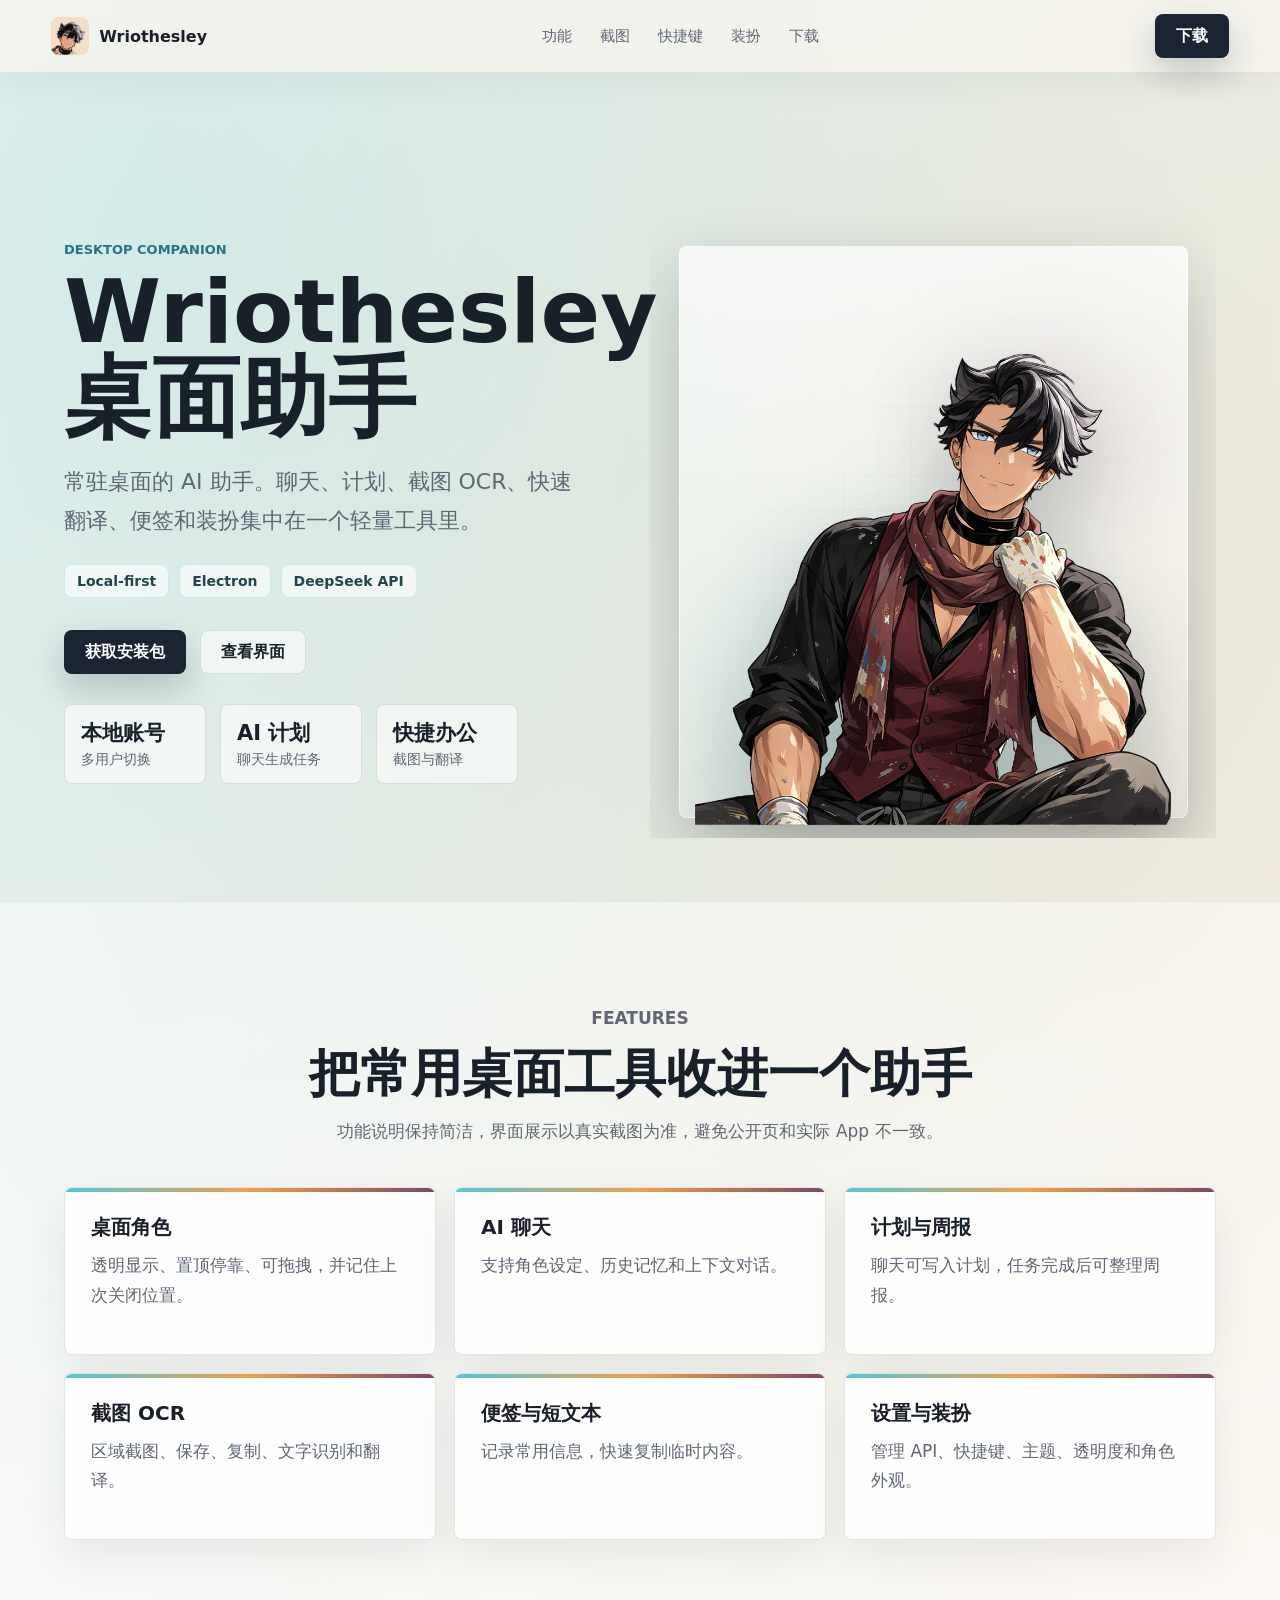
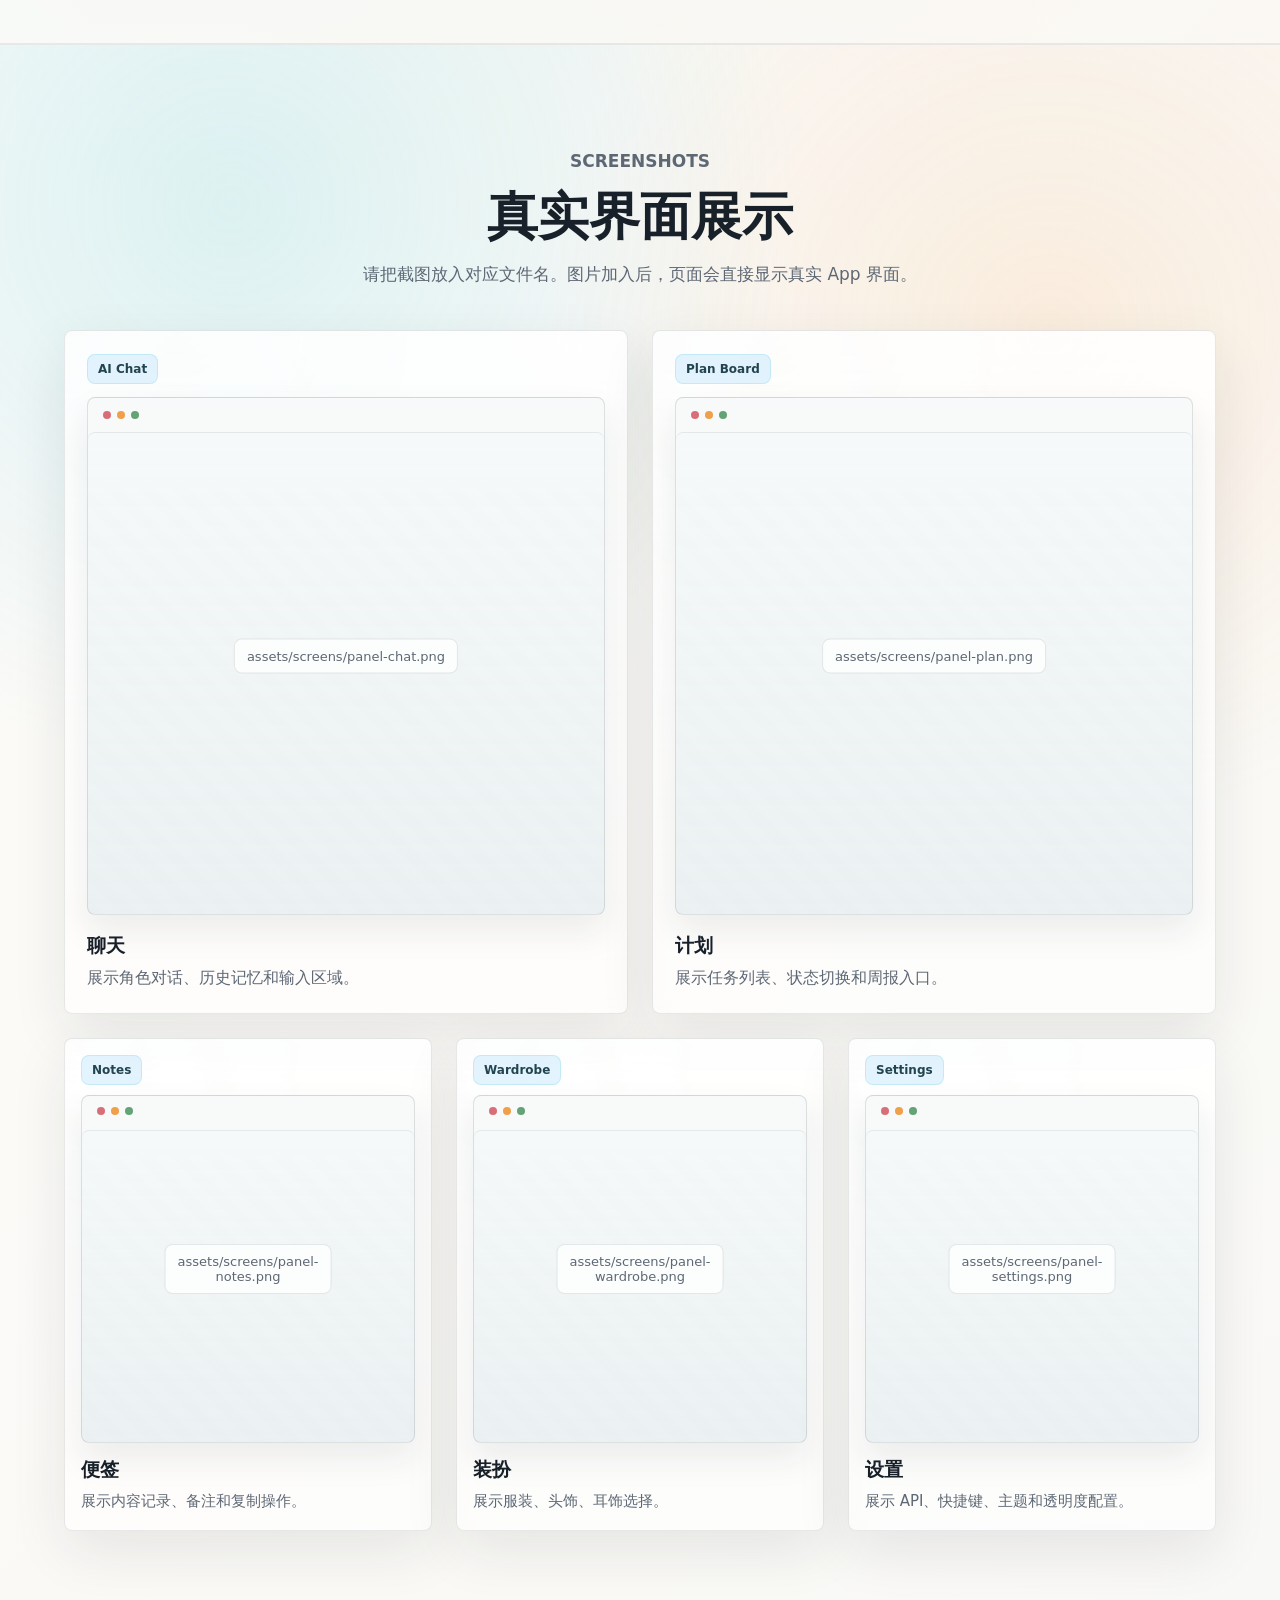
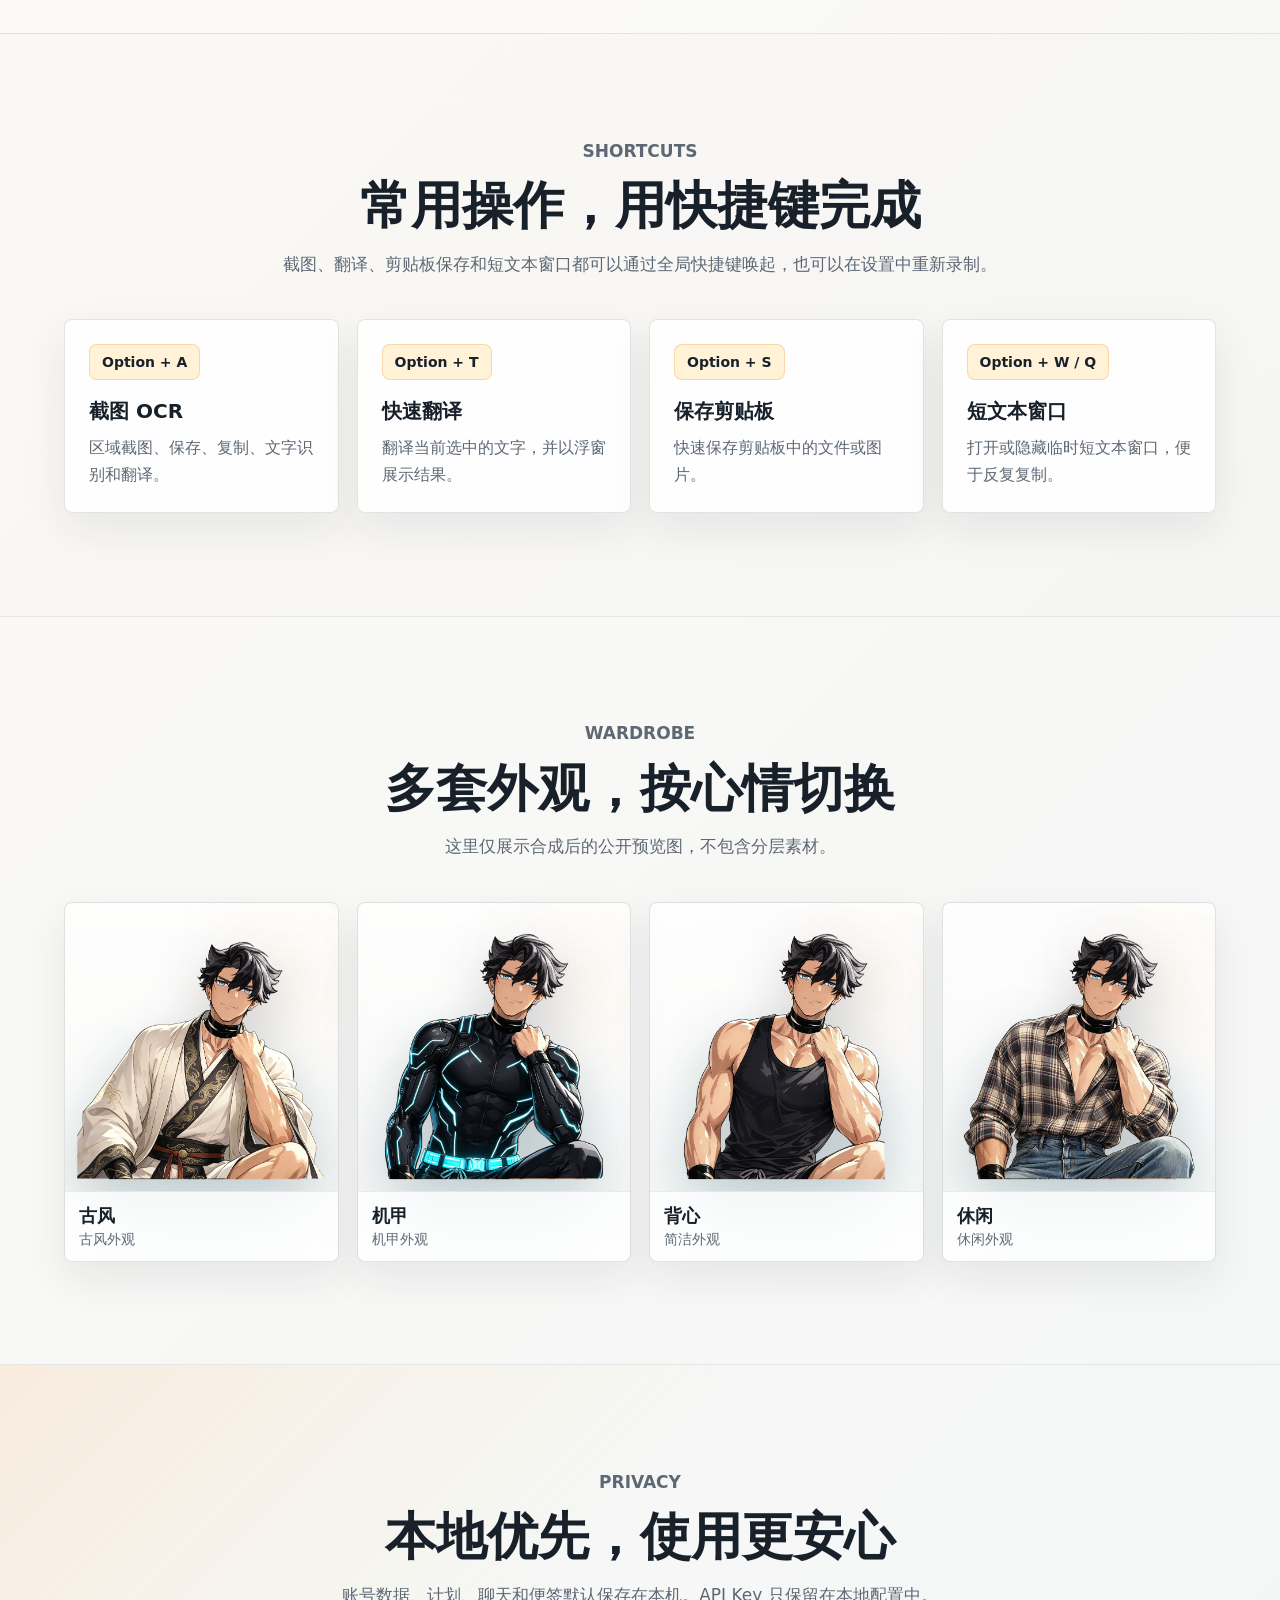
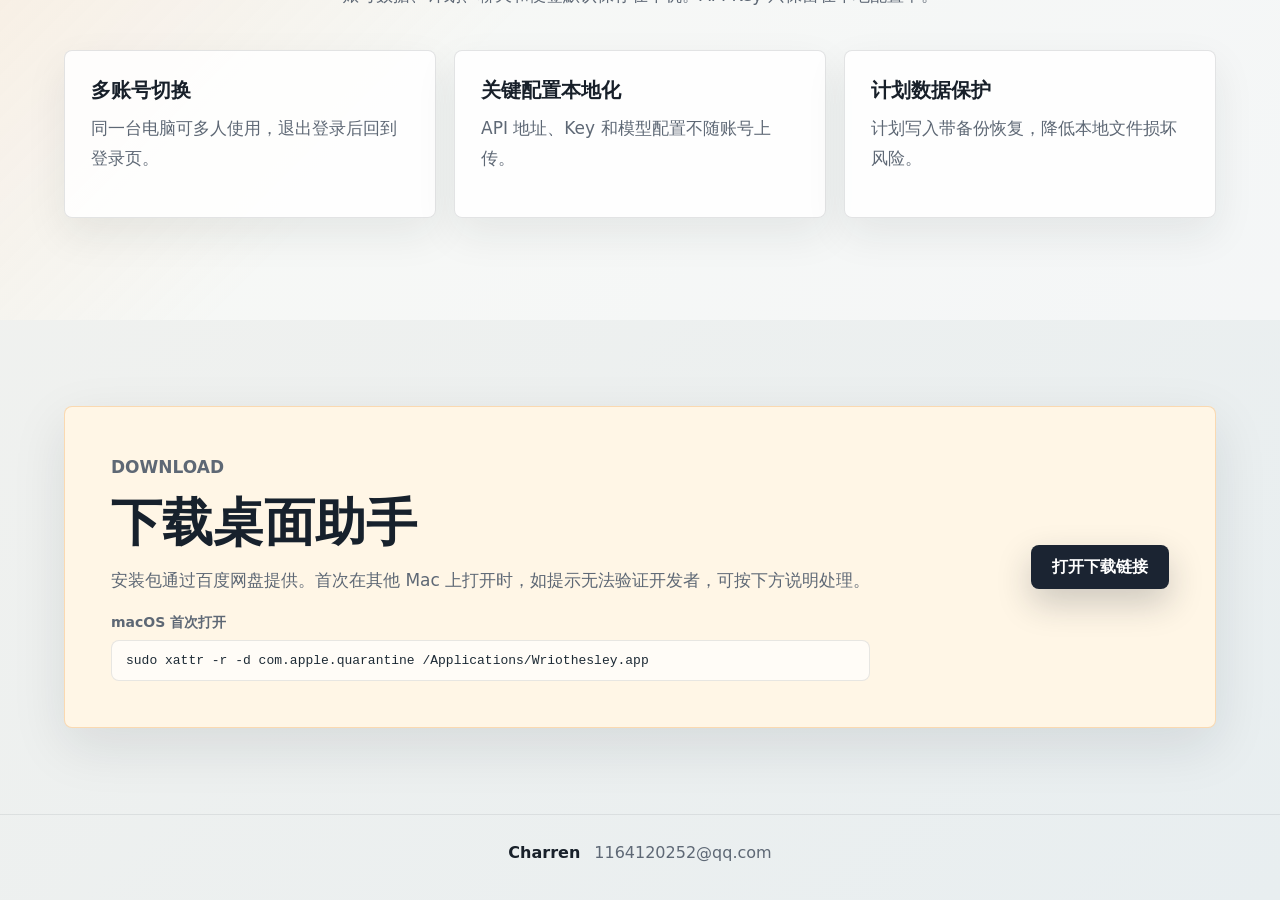
==== index.html @ f5d2f717 "Initial public site" ====
<!doctype html>
<html lang="zh-CN">
  <head>
    <meta charset="UTF-8" />
    <meta name="viewport" content="width=device-width, initial-scale=1.0" />
    <meta
      name="description"
      content="Wriothesley 桌面助手：AI 聊天、计划、截图 OCR、快速翻译、便签和装扮的一体化桌面工具。"
    />
    <title>Wriothesley 桌面助手</title>
    <link rel="icon" href="./assets/icon.png" />
    <link rel="stylesheet" href="./styles.css" />
  </head>
  <body>
    <header class="site-header" aria-label="顶部导航">
      <a class="brand" href="#top" aria-label="Wriothesley 桌面助手首页">
        <img src="./assets/icon.png" alt="" />
        <span>Wriothesley</span>
      </a>
      <nav class="nav-links" aria-label="页面导航">
        <a href="#features">功能</a>
        <a href="#screens">截图</a>
        <a href="#shortcuts">快捷键</a>
        <a href="#wardrobe">装扮</a>
        <a href="#download">下载</a>
      </nav>
      <button class="nav-download" type="button" data-open-download>下载</button>
    </header>

    <main id="top">
      <section class="hero">
        <div class="hero-copy">
          <p class="eyebrow">Desktop Companion</p>
          <h1><span>Wriothesley</span><span>桌面助手</span></h1>
          <p class="hero-text">
            常驻桌面的 AI 助手。聊天、计划、截图 OCR、快速翻译、便签和装扮集中在一个轻量工具里。
          </p>
          <div class="product-tags" aria-label="产品特性">
            <span>Local-first</span>
            <span>Electron</span>
            <span>DeepSeek API</span>
          </div>
          <div class="hero-actions">
            <button class="primary-action" type="button" data-open-download>获取安装包</button>
            <a class="secondary-action" href="#screens">查看界面</a>
          </div>
          <dl class="hero-metrics" aria-label="软件特性概览">
            <div>
              <dt>本地账号</dt>
              <dd>多用户切换</dd>
            </div>
            <div>
              <dt>AI 计划</dt>
              <dd>聊天生成任务</dd>
            </div>
            <div>
              <dt>快捷办公</dt>
              <dd>截图与翻译</dd>
            </div>
          </dl>
        </div>

        <div class="hero-stage" aria-label="桌面助手角色预览">
          <div class="petal-field" aria-hidden="true"></div>
          <img
            id="hero-character"
            class="hero-character"
            src="./assets/showcase/hero-frame-1.png"
            alt="Wriothesley 桌面角色"
          />
        </div>
      </section>

      <section class="section overview" id="features">
        <div class="section-heading">
          <p class="eyebrow">Features</p>
          <h2>把常用桌面工具收进一个助手</h2>
          <p>功能说明保持简洁，界面展示以真实截图为准，避免公开页和实际 App 不一致。</p>
        </div>
        <div class="module-grid">
          <article class="module-card">
            <h3>桌面角色</h3>
            <p>透明显示、置顶停靠、可拖拽，并记住上次关闭位置。</p>
          </article>
          <article class="module-card">
            <h3>AI 聊天</h3>
            <p>支持角色设定、历史记忆和上下文对话。</p>
          </article>
          <article class="module-card">
            <h3>计划与周报</h3>
            <p>聊天可写入计划，任务完成后可整理周报。</p>
          </article>
          <article class="module-card">
            <h3>截图 OCR</h3>
            <p>区域截图、保存、复制、文字识别和翻译。</p>
          </article>
          <article class="module-card">
            <h3>便签与短文本</h3>
            <p>记录常用信息，快速复制临时内容。</p>
          </article>
          <article class="module-card">
            <h3>设置与装扮</h3>
            <p>管理 API、快捷键、主题、透明度和角色外观。</p>
          </article>
        </div>
      </section>

      <section class="section screens" id="screens">
        <div class="section-heading">
          <p class="eyebrow">Screenshots</p>
          <h2>真实界面展示</h2>
          <p>请把截图放入对应文件名。图片加入后，页面会直接显示真实 App 界面。</p>
        </div>

        <div class="screen-grid">
          <article class="screen-card screen-card-top">
            <div class="screen-meta"><span>AI Chat</span></div>
            <div class="screen-shot" data-file="assets/screens/panel-chat.png">
              <img src="./assets/screens/panel-chat.png" alt="聊天界面截图" />
              <span>assets/screens/panel-chat.png</span>
            </div>
            <h3>聊天</h3>
            <p>展示角色对话、历史记忆和输入区域。</p>
          </article>

          <article class="screen-card screen-card-top">
            <div class="screen-meta"><span>Plan Board</span></div>
            <div class="screen-shot" data-file="assets/screens/panel-plan.png">
              <img src="./assets/screens/panel-plan.png" alt="计划界面截图" />
              <span>assets/screens/panel-plan.png</span>
            </div>
            <h3>计划</h3>
            <p>展示任务列表、状态切换和周报入口。</p>
          </article>

          <article class="screen-card screen-card-bottom">
            <div class="screen-meta"><span>Notes</span></div>
            <div class="screen-shot" data-file="assets/screens/panel-notes.png">
              <img src="./assets/screens/panel-notes.png" alt="便签界面截图" />
              <span>assets/screens/panel-notes.png</span>
            </div>
            <h3>便签</h3>
            <p>展示内容记录、备注和复制操作。</p>
          </article>

          <article class="screen-card screen-card-bottom">
            <div class="screen-meta"><span>Wardrobe</span></div>
            <div class="screen-shot" data-file="assets/screens/panel-wardrobe.png">
              <img src="./assets/screens/panel-wardrobe.png" alt="装扮界面截图" />
              <span>assets/screens/panel-wardrobe.png</span>
            </div>
            <h3>装扮</h3>
            <p>展示服装、头饰、耳饰选择。</p>
          </article>

          <article class="screen-card screen-card-bottom">
            <div class="screen-meta"><span>Settings</span></div>
            <div class="screen-shot" data-file="assets/screens/panel-settings.png">
              <img src="./assets/screens/panel-settings.png" alt="设置界面截图" />
              <span>assets/screens/panel-settings.png</span>
            </div>
            <h3>设置</h3>
            <p>展示 API、快捷键、主题和透明度配置。</p>
          </article>
        </div>
      </section>

      <section class="section shortcuts" id="shortcuts">
        <div class="section-heading">
          <p class="eyebrow">Shortcuts</p>
          <h2>常用操作，用快捷键完成</h2>
          <p>截图、翻译、剪贴板保存和短文本窗口都可以通过全局快捷键唤起，也可以在设置中重新录制。</p>
        </div>
        <div class="shortcut-grid">
          <article class="shortcut-card">
            <kbd>Option + A</kbd>
            <h3>截图 OCR</h3>
            <p>区域截图、保存、复制、文字识别和翻译。</p>
          </article>
          <article class="shortcut-card">
            <kbd>Option + T</kbd>
            <h3>快速翻译</h3>
            <p>翻译当前选中的文字，并以浮窗展示结果。</p>
          </article>
          <article class="shortcut-card">
            <kbd>Option + S</kbd>
            <h3>保存剪贴板</h3>
            <p>快速保存剪贴板中的文件或图片。</p>
          </article>
          <article class="shortcut-card">
            <kbd>Option + W / Q</kbd>
            <h3>短文本窗口</h3>
            <p>打开或隐藏临时短文本窗口，便于反复复制。</p>
          </article>
        </div>
      </section>

      <section class="section wardrobe" id="wardrobe">
        <div class="section-heading">
          <p class="eyebrow">Wardrobe</p>
          <h2>多套外观，按心情切换</h2>
          <p>这里仅展示合成后的公开预览图，不包含分层素材。</p>
        </div>
        <div class="outfit-grid">
          <article class="outfit-card">
            <img src="./assets/showcase/wriothesley-gufeng.png" alt="古风参考样式" />
            <div>
              <strong>古风</strong>
              <span>古风外观</span>
            </div>
          </article>
          <article class="outfit-card">
            <img src="./assets/showcase/wriothesley-mecha.png" alt="机甲参考样式" />
            <div>
              <strong>机甲</strong>
              <span>机甲外观</span>
            </div>
          </article>
          <article class="outfit-card">
            <img src="./assets/showcase/wriothesley-vest.png" alt="背心参考样式" />
            <div>
              <strong>背心</strong>
              <span>简洁外观</span>
            </div>
          </article>
          <article class="outfit-card">
            <img src="./assets/showcase/wriothesley-casual.png" alt="休闲参考样式" />
            <div>
              <strong>休闲</strong>
              <span>休闲外观</span>
            </div>
          </article>
        </div>
      </section>

      <section class="section privacy-band">
        <div class="section-heading">
          <p class="eyebrow">Privacy</p>
          <h2>本地优先，使用更安心</h2>
          <p>账号数据、计划、聊天和便签默认保存在本机。API Key 只保留在本地配置中。</p>
        </div>
        <div class="privacy-grid">
          <div>
            <h3>多账号切换</h3>
            <p>同一台电脑可多人使用，退出登录后回到登录页。</p>
          </div>
          <div>
            <h3>关键配置本地化</h3>
            <p>API 地址、Key 和模型配置不随账号上传。</p>
          </div>
          <div>
            <h3>计划数据保护</h3>
            <p>计划写入带备份恢复，降低本地文件损坏风险。</p>
          </div>
        </div>
      </section>

      <section class="download-section" id="download">
        <div>
          <p class="eyebrow">Download</p>
          <h2>下载桌面助手</h2>
          <p>安装包通过百度网盘提供。首次在其他 Mac 上打开时，如提示无法验证开发者，可按下方说明处理。</p>
          <div class="mac-tip">
            <span>macOS 首次打开</span>
            <code>sudo xattr -r -d com.apple.quarantine /Applications/Wriothesley.app</code>
          </div>
        </div>
        <button class="primary-action" type="button" data-open-download>打开下载链接</button>
      </section>
    </main>

    <footer class="site-footer">
      <strong>Charren</strong>
      <a href="mailto:1164120252@qq.com">1164120252@qq.com</a>
    </footer>

    <div class="download-modal" id="downloadModal" aria-hidden="true">
      <div class="modal-backdrop" data-close-download></div>
      <section class="modal-panel" role="dialog" aria-modal="true" aria-labelledby="downloadTitle">
        <button class="modal-close" type="button" aria-label="关闭下载弹窗" data-close-download>×</button>
        <img src="./assets/icon.png" alt="" />
        <h2 id="downloadTitle">下载 Wriothesley 桌面助手</h2>
        <p>下载后拖入“应用程序”。如果 macOS 提示无法验证开发者，请在终端执行下方命令后再打开。</p>
        <code class="modal-command">sudo xattr -r -d com.apple.quarantine /Applications/Wriothesley.app</code>
        <a class="modal-link" id="downloadLink" href="#" target="_blank" rel="noreferrer">百度网盘占位链接</a>
      </section>
    </div>

    <script src="./script.js"></script>
  </body>
</html>
---- styles.css ----
:root {
  --ink: #18202a;
  --muted: #5e6875;
  --paper: #f7f4ee;
  --panel: rgba(255, 255, 255, 0.84);
  --line: rgba(24, 32, 42, 0.12);
  --deep: #1b2432;
  --ice: #9ed8ff;
  --cyan: #52c7d8;
  --amber: #f0a04b;
  --rose: #d86f78;
  --green: #63a375;
  --plum: #7b4967;
  --shadow: 0 24px 70px rgba(18, 24, 32, 0.2);
}

* {
  box-sizing: border-box;
}

html {
  scroll-behavior: smooth;
}

body {
  margin: 0;
  color: var(--ink);
  font-family:
    Inter, ui-sans-serif, system-ui, -apple-system, BlinkMacSystemFont, "Segoe UI",
    "Microsoft YaHei", sans-serif;
  background:
    radial-gradient(circle at 12% 4%, rgba(82, 199, 216, 0.23), transparent 30%),
    radial-gradient(circle at 82% 10%, rgba(240, 160, 75, 0.16), transparent 28%),
    linear-gradient(135deg, #fbfaf7 0%, var(--paper) 48%, #e8eef0 100%);
}

a {
  color: inherit;
  text-decoration: none;
}

button {
  font: inherit;
}

.site-header {
  position: sticky;
  top: 0;
  z-index: 20;
  display: flex;
  align-items: center;
  justify-content: space-between;
  gap: 24px;
  min-height: 72px;
  padding: 14px clamp(18px, 4vw, 56px);
  background: rgba(247, 244, 238, 0.8);
  border-bottom: 1px solid rgba(24, 32, 42, 0.08);
  box-shadow: 0 10px 34px rgba(24, 32, 42, 0.05);
  backdrop-filter: blur(18px);
}

.brand,
.nav-links,
.hero-actions,
.hero-metrics,
.download-section {
  display: flex;
  align-items: center;
}

.brand {
  gap: 10px;
  font-weight: 900;
}

.brand img {
  width: 38px;
  height: 38px;
  border-radius: 8px;
}

.nav-links {
  gap: 28px;
  color: var(--muted);
  font-size: 15px;
}

.nav-links a:hover {
  color: var(--ink);
}

.nav-download,
.primary-action,
.secondary-action,
.modal-link {
  display: inline-flex;
  align-items: center;
  justify-content: center;
  min-height: 44px;
  padding: 0 20px;
  border: 1px solid transparent;
  border-radius: 8px;
  cursor: pointer;
  font-weight: 900;
}

.nav-download,
.primary-action,
.modal-link {
  color: #fff;
  background: var(--deep);
  box-shadow: 0 14px 34px rgba(27, 36, 50, 0.22);
}

.secondary-action {
  background: rgba(255, 255, 255, 0.58);
  border-color: var(--line);
}

.hero {
  display: grid;
  grid-template-columns: minmax(0, 0.96fr) minmax(330px, 1.04fr);
  gap: clamp(28px, 5vw, 76px);
  align-items: center;
  min-height: calc(100vh - 72px);
  padding: clamp(42px, 7vw, 90px) clamp(18px, 5vw, 72px) 38px;
}

.hero-copy {
  position: relative;
  z-index: 2;
}

.eyebrow {
  margin: 0 0 12px;
  color: #277484;
  font-size: 13px;
  font-weight: 900;
  letter-spacing: 0;
  text-transform: uppercase;
}

h1,
h2,
h3,
p {
  margin-top: 0;
}

h1 {
  max-width: 760px;
  margin-bottom: 22px;
  font-size: clamp(46px, 7vw, 88px);
  line-height: 0.98;
  letter-spacing: 0;
}

h1 span {
  display: block;
}

h2 {
  margin-bottom: 16px;
  font-size: clamp(30px, 4vw, 52px);
  line-height: 1.08;
  letter-spacing: 0;
}

h3 {
  margin-bottom: 10px;
  font-size: 20px;
  letter-spacing: 0;
}

.hero-text,
.section-heading p,
.module-card p,
.interface-card p,
.download-section p,
.privacy-grid p {
  color: var(--muted);
  font-size: 17px;
  line-height: 1.75;
}

.hero-text {
  max-width: 700px;
  font-size: clamp(18px, 2vw, 22px);
}

.product-tags {
  display: flex;
  flex-wrap: wrap;
  gap: 10px;
  margin: 24px 0 0;
}

.product-tags span {
  display: inline-flex;
  align-items: center;
  min-height: 34px;
  padding: 0 12px;
  color: #24444e;
  font-size: 14px;
  font-weight: 900;
  background: rgba(255, 255, 255, 0.62);
  border: 1px solid rgba(82, 199, 216, 0.26);
  border-radius: 8px;
}

.hero-actions {
  flex-wrap: wrap;
  gap: 14px;
  margin: 32px 0 30px;
}

.hero-metrics {
  flex-wrap: wrap;
  gap: 14px;
  margin: 0;
}

.hero-metrics div {
  min-width: 142px;
  padding: 14px 16px;
  background: rgba(255, 255, 255, 0.58);
  border: 1px solid var(--line);
  border-radius: 8px;
}

.hero-metrics dt {
  font-size: 21px;
  font-weight: 900;
}

.hero-metrics dd {
  margin: 4px 0 0;
  color: var(--muted);
  font-size: 14px;
}

.hero-stage {
  position: relative;
  display: flex;
  align-items: flex-end;
  justify-content: center;
  min-height: 650px;
  overflow: hidden;
  isolation: isolate;
}

.hero-stage::before {
  position: absolute;
  inset: 9% 5% 3%;
  background:
    linear-gradient(180deg, rgba(255, 255, 255, 0.72), rgba(255, 255, 255, 0.16)),
    radial-gradient(circle at 44% 83%, rgba(82, 199, 216, 0.3), transparent 48%),
    radial-gradient(circle at 74% 28%, rgba(123, 73, 103, 0.18), transparent 34%);
  border: 1px solid rgba(255, 255, 255, 0.72);
  border-radius: 8px;
  box-shadow: var(--shadow);
  content: "";
}

.hero-stage::after {
  position: absolute;
  inset: 18% 10% 8%;
  z-index: 0;
  background:
    linear-gradient(rgba(24, 32, 42, 0.06) 1px, transparent 1px),
    linear-gradient(90deg, rgba(24, 32, 42, 0.05) 1px, transparent 1px);
  background-size: 34px 34px;
  mask-image: radial-gradient(circle at center, black, transparent 70%);
  opacity: 0.72;
  content: "";
}

.hero-character {
  position: relative;
  z-index: 3;
  width: min(98%, 560px);
  max-height: 660px;
  object-fit: contain;
  filter: drop-shadow(0 30px 44px rgba(24, 32, 42, 0.24));
  transform: translateY(10px);
  transition: opacity 180ms ease;
}

.petal-field {
  position: absolute;
  inset: 9% 5% 3%;
  z-index: 1;
  overflow: hidden;
  border-radius: 8px;
  pointer-events: none;
}

.petal {
  position: absolute;
  top: -30px;
  width: 11px;
  height: 17px;
  background: linear-gradient(135deg, rgba(255, 205, 213, 0.92), rgba(216, 111, 120, 0.74));
  border-radius: 70% 30% 70% 30%;
  opacity: 0.44;
  filter: blur(0.25px);
  animation: petalFall linear infinite;
}

.section {
  padding: clamp(64px, 8vw, 108px) clamp(18px, 5vw, 72px);
}

.section-heading {
  max-width: 900px;
  margin: 0 auto 40px;
  text-align: center;
}

.section-heading.left {
  margin-left: 0;
  text-align: left;
}

.overview {
  background: rgba(255, 255, 255, 0.44);
  border-top: 1px solid rgba(24, 32, 42, 0.08);
  border-bottom: 1px solid rgba(24, 32, 42, 0.08);
}

.module-grid,
.screen-grid,
.privacy-grid {
  display: grid;
  gap: 18px;
  max-width: 1180px;
  margin: 0 auto;
}

.module-grid {
  grid-template-columns: repeat(3, minmax(0, 1fr));
}

.module-card,
.screen-card,
.privacy-grid div {
  padding: 26px;
  background: var(--panel);
  border: 1px solid var(--line);
  border-radius: 8px;
  box-shadow: 0 16px 42px rgba(24, 32, 42, 0.08);
}

.module-card {
  position: relative;
  overflow: hidden;
}

.module-card::before {
  position: absolute;
  top: 0;
  left: 0;
  width: 100%;
  height: 4px;
  background: linear-gradient(90deg, var(--cyan), var(--amber), var(--plum));
  content: "";
}

.screens {
  background:
    radial-gradient(circle at 18% 10%, rgba(82, 199, 216, 0.18), transparent 32%),
    radial-gradient(circle at 82% 18%, rgba(240, 160, 75, 0.14), transparent 30%),
    rgba(255, 255, 255, 0.52);
  border-top: 1px solid rgba(24, 32, 42, 0.08);
  border-bottom: 1px solid rgba(24, 32, 42, 0.08);
}

.screen-grid {
  grid-template-columns: repeat(6, minmax(0, 1fr));
  gap: 24px;
}

.screen-card {
  display: flex;
  flex-direction: column;
  position: relative;
  overflow: hidden;
  padding: 18px;
  background:
    linear-gradient(180deg, rgba(255, 255, 255, 0.9), rgba(255, 255, 255, 0.62)),
    radial-gradient(circle at 20% 0%, rgba(82, 199, 216, 0.1), transparent 34%);
  border: 1px solid rgba(24, 32, 42, 0.1);
  box-shadow: 0 20px 56px rgba(24, 32, 42, 0.09);
  transition: transform 180ms ease, box-shadow 180ms ease;
}

.screen-card:hover {
  transform: translateY(-4px);
  box-shadow: 0 30px 76px rgba(24, 32, 42, 0.15);
}

.screen-card-top {
  grid-column: span 3;
  padding: 22px;
}

.screen-card-bottom {
  grid-column: span 2;
  padding: 16px;
}

.screen-meta {
  display: flex;
  justify-content: space-between;
  align-items: center;
  min-height: 32px;
  margin-bottom: 12px;
}

.screen-meta span {
  display: inline-flex;
  align-items: center;
  min-height: 30px;
  padding: 0 10px;
  color: #21444e;
  background: rgba(158, 216, 255, 0.28);
  border: 1px solid rgba(82, 199, 216, 0.22);
  border-radius: 8px;
  font-size: 12px;
  font-weight: 900;
}

.screen-shot {
  position: relative;
  display: block;
  overflow: hidden;
  aspect-ratio: 1 / 1;
  margin-bottom: 18px;
  background:
    linear-gradient(180deg, rgba(246, 250, 250, 0.96), rgba(232, 238, 240, 0.86)),
    repeating-linear-gradient(45deg, rgba(24, 32, 42, 0.035) 0 12px, transparent 12px 24px);
  border: 1px solid rgba(24, 32, 42, 0.12);
  border-radius: 8px;
  box-shadow:
    inset 0 34px 0 rgba(255, 255, 255, 0.74),
    inset 0 35px 0 rgba(24, 32, 42, 0.08),
    0 16px 34px rgba(24, 32, 42, 0.08);
}

.screen-shot::before {
  position: absolute;
  top: 13px;
  left: 15px;
  z-index: 2;
  width: 8px;
  height: 8px;
  background: #d86f78;
  border-radius: 50%;
  box-shadow: 14px 0 0 #f0a04b, 28px 0 0 #63a375;
  content: "";
}

.screen-shot img {
  position: absolute;
  left: 12px;
  right: 12px;
  bottom: 12px;
  top: 46px;
  display: block;
  width: calc(100% - 24px);
  height: calc(100% - 58px);
  object-fit: contain;
  z-index: 1;
  background: rgba(239, 244, 245, 0.92);
  border-radius: 6px;
  box-shadow: 0 8px 22px rgba(24, 32, 42, 0.1);
}

.screen-card-bottom .screen-meta {
  min-height: 28px;
  margin-bottom: 10px;
}

.screen-card-bottom .screen-shot {
  aspect-ratio: 0.96 / 1;
  margin-bottom: 14px;
}

.screen-card-bottom .screen-shot::before {
  top: 11px;
}

.screen-card-bottom .screen-shot img {
  left: 10px;
  right: 10px;
  top: 40px;
  bottom: 10px;
  width: calc(100% - 20px);
  height: calc(100% - 50px);
}

.screen-card-bottom h3 {
  margin-bottom: 4px;
}

.screen-card-bottom p {
  font-size: 15px;
  line-height: 1.55;
}

.screen-shot:not(.has-image) img {
  display: none;
}

.screen-shot span {
  position: absolute;
  top: 50%;
  left: 50%;
  transform: translate(-50%, -50%);
  max-width: calc(100% - 32px);
  padding: 9px 12px;
  color: var(--muted);
  font-size: 13px;
  text-align: center;
  background: rgba(255, 255, 255, 0.78);
  border: 1px solid rgba(24, 32, 42, 0.1);
  border-radius: 8px;
}

.screen-shot.has-image span {
  display: none;
}

.screen-card h3 {
  margin-bottom: 6px;
  font-size: 19px;
}

.screen-card p {
  margin-bottom: 0;
  color: var(--muted);
  line-height: 1.65;
}

.shortcuts {
  background: rgba(255, 255, 255, 0.32);
}

.shortcut-grid {
  display: grid;
  grid-template-columns: repeat(4, minmax(0, 1fr));
  gap: 18px;
  max-width: 1180px;
  margin: 0 auto;
}

.shortcut-card {
  padding: 24px;
  background: var(--panel);
  border: 1px solid var(--line);
  border-radius: 8px;
  box-shadow: 0 16px 42px rgba(24, 32, 42, 0.08);
  transition: transform 180ms ease, box-shadow 180ms ease;
}

.shortcut-card:hover {
  transform: translateY(-3px);
  box-shadow: 0 22px 56px rgba(24, 32, 42, 0.12);
}

.shortcut-card kbd {
  display: inline-flex;
  align-items: center;
  min-height: 36px;
  margin-bottom: 18px;
  padding: 0 12px;
  color: #17212c;
  background: #fff2d6;
  border: 1px solid rgba(240, 160, 75, 0.34);
  border-radius: 8px;
  font-family: inherit;
  font-size: 14px;
  font-weight: 900;
}

.shortcut-card p {
  margin-bottom: 0;
  color: var(--muted);
  line-height: 1.65;
}

.wardrobe {
  background: rgba(255, 255, 255, 0.42);
  border-top: 1px solid rgba(24, 32, 42, 0.08);
  border-bottom: 1px solid rgba(24, 32, 42, 0.08);
}

.outfit-grid {
  display: grid;
  grid-template-columns: repeat(4, minmax(0, 1fr));
  gap: 18px;
  max-width: 1220px;
  margin: 0 auto;
}

.outfit-card {
  overflow: hidden;
  display: grid;
  grid-template-rows: 1fr auto;
  align-items: end;
  min-height: 360px;
  background:
    linear-gradient(180deg, rgba(255, 255, 255, 0.78), rgba(255, 255, 255, 0.32)),
    radial-gradient(circle at 50% 70%, rgba(82, 199, 216, 0.22), transparent 56%),
    radial-gradient(circle at 82% 18%, rgba(240, 160, 75, 0.16), transparent 34%);
  border: 1px solid var(--line);
  border-radius: 8px;
  box-shadow: 0 16px 42px rgba(24, 32, 42, 0.08);
  transition: transform 180ms ease, box-shadow 180ms ease;
}

.outfit-card:hover {
  transform: translateY(-4px);
  box-shadow: 0 24px 62px rgba(24, 32, 42, 0.14);
}

.outfit-card img {
  align-self: center;
  justify-self: center;
  width: 100%;
  height: 100%;
  min-height: 0;
  object-fit: cover;
  filter: drop-shadow(0 22px 28px rgba(24, 32, 42, 0.2));
}

.outfit-card div {
  padding: 12px 14px;
  background: rgba(255, 255, 255, 0.78);
  border-top: 1px solid rgba(24, 32, 42, 0.08);
  backdrop-filter: blur(12px);
}

@keyframes petalFall {
  0% {
    transform: translate3d(0, -40px, 0) rotate(0deg) scale(var(--scale, 1));
    opacity: 0;
  }
  10% {
    opacity: 0.44;
  }
  100% {
    transform: translate3d(var(--drift, 50px), 720px, 0) rotate(360deg) scale(var(--scale, 1));
    opacity: 0;
  }
}

.outfit-card strong,
.outfit-card span {
  display: block;
}

.outfit-card strong {
  font-size: 18px;
}

.outfit-card span {
  margin-top: 3px;
  color: var(--muted);
  font-size: 14px;
}

.privacy-band {
  color: var(--ink);
  background:
    linear-gradient(135deg, rgba(240, 160, 75, 0.14), transparent 42%),
    rgba(255, 255, 255, 0.44);
}

.privacy-band .eyebrow,
.privacy-band .section-heading p,
.privacy-grid p {
  color: var(--muted);
}

.privacy-grid {
  grid-template-columns: repeat(3, minmax(0, 1fr));
}

.privacy-grid div {
  background: var(--panel);
  border-color: var(--line);
}

.download-section {
  justify-content: space-between;
  gap: 28px;
  margin: clamp(44px, 7vw, 86px) clamp(18px, 5vw, 72px);
  padding: clamp(28px, 5vw, 46px);
  color: #17212c;
  background: #fff6e6;
  border: 1px solid rgba(240, 160, 75, 0.34);
  border-radius: 8px;
  box-shadow: 0 18px 54px rgba(24, 32, 42, 0.1);
}

.site-footer {
  display: flex;
  align-items: center;
  justify-content: center;
  gap: 14px;
  padding: 28px 18px 38px;
  color: var(--muted);
  border-top: 1px solid rgba(24, 32, 42, 0.08);
}

.site-footer strong {
  color: var(--ink);
}

.site-footer a:hover {
  color: #267280;
}

.download-section div {
  max-width: 760px;
}

.mac-tip {
  display: grid;
  gap: 8px;
  margin-top: 18px;
}

.mac-tip span {
  color: var(--muted);
  font-size: 14px;
  font-weight: 900;
}

.mac-tip code,
.modal-command {
  display: block;
  overflow-x: auto;
  max-width: 100%;
  padding: 12px 14px;
  color: #1d2a35;
  background: rgba(255, 255, 255, 0.68);
  border: 1px solid rgba(24, 32, 42, 0.1);
  border-radius: 8px;
  font-family: ui-monospace, SFMono-Regular, Menlo, Monaco, Consolas, "Liberation Mono", monospace;
  font-size: 13px;
  white-space: nowrap;
}

.download-modal {
  position: fixed;
  inset: 0;
  z-index: 50;
  display: none;
  align-items: center;
  justify-content: center;
  padding: 20px;
}

.download-modal.is-open {
  display: flex;
}

.modal-backdrop {
  position: absolute;
  inset: 0;
  background: rgba(11, 16, 22, 0.62);
  backdrop-filter: blur(10px);
}

.modal-panel {
  position: relative;
  width: min(460px, 100%);
  padding: 32px;
  text-align: center;
  background: #fffaf2;
  border-radius: 8px;
  box-shadow: var(--shadow);
}

.modal-panel img {
  width: 76px;
  height: 76px;
  border-radius: 12px;
}

.modal-panel h2 {
  margin-top: 18px;
  font-size: 28px;
}

.modal-panel p {
  color: var(--muted);
  line-height: 1.7;
}

.modal-link {
  width: 100%;
  margin-top: 12px;
}

.modal-command {
  margin: 14px 0 4px;
  text-align: left;
}

.modal-close {
  position: absolute;
  top: 12px;
  right: 12px;
  width: 36px;
  height: 36px;
  color: var(--muted);
  background: rgba(24, 32, 42, 0.06);
  border: 0;
  border-radius: 8px;
  cursor: pointer;
  font-size: 24px;
  line-height: 1;
}

@media (max-width: 1080px) {
  .hero {
    grid-template-columns: 1fr;
  }

  .hero {
    min-height: auto;
  }

  .hero-stage {
    min-height: 600px;
  }

  .module-grid,
  .screen-grid,
  .shortcut-grid,
  .privacy-grid {
    grid-template-columns: repeat(2, minmax(0, 1fr));
  }

  .screen-card-top,
  .screen-card-bottom {
    grid-column: span 1;
  }

  .outfit-grid {
    grid-template-columns: repeat(2, minmax(0, 1fr));
  }
}

@media (max-width: 720px) {
  .site-header {
    min-height: 64px;
    padding-inline: 16px;
  }

  .nav-links {
    display: none;
  }

  .brand span {
    max-width: 136px;
    overflow: hidden;
    text-overflow: ellipsis;
    white-space: nowrap;
  }

  .nav-download {
    min-height: 40px;
    padding-inline: 14px;
  }

  .hero {
    padding-top: 34px;
  }

  .hero-stage {
    min-height: 520px;
  }

  .hero-stage::before {
    inset: 12% 0 4%;
  }

  .hero-character {
    width: 106%;
    max-height: 500px;
  }

  .hero-metrics,
  .module-grid,
  .screen-grid,
  .shortcut-grid,
  .privacy-grid,
  .outfit-grid {
    display: grid;
    grid-template-columns: 1fr;
  }

  .hero-metrics div {
    min-width: 0;
  }

  .screen-card-top,
  .screen-card-bottom {
    grid-column: auto;
  }

  .outfit-card {
    min-height: 360px;
  }

  .outfit-card img {
    width: 100%;
    max-height: none;
  }

  .primary-action,
  .secondary-action {
    width: 100%;
  }

  .download-section {
    align-items: flex-start;
    flex-direction: column;
  }

  .modal-panel {
    padding: 28px 20px;
  }

  .site-footer {
    flex-direction: column;
    gap: 6px;
  }
}
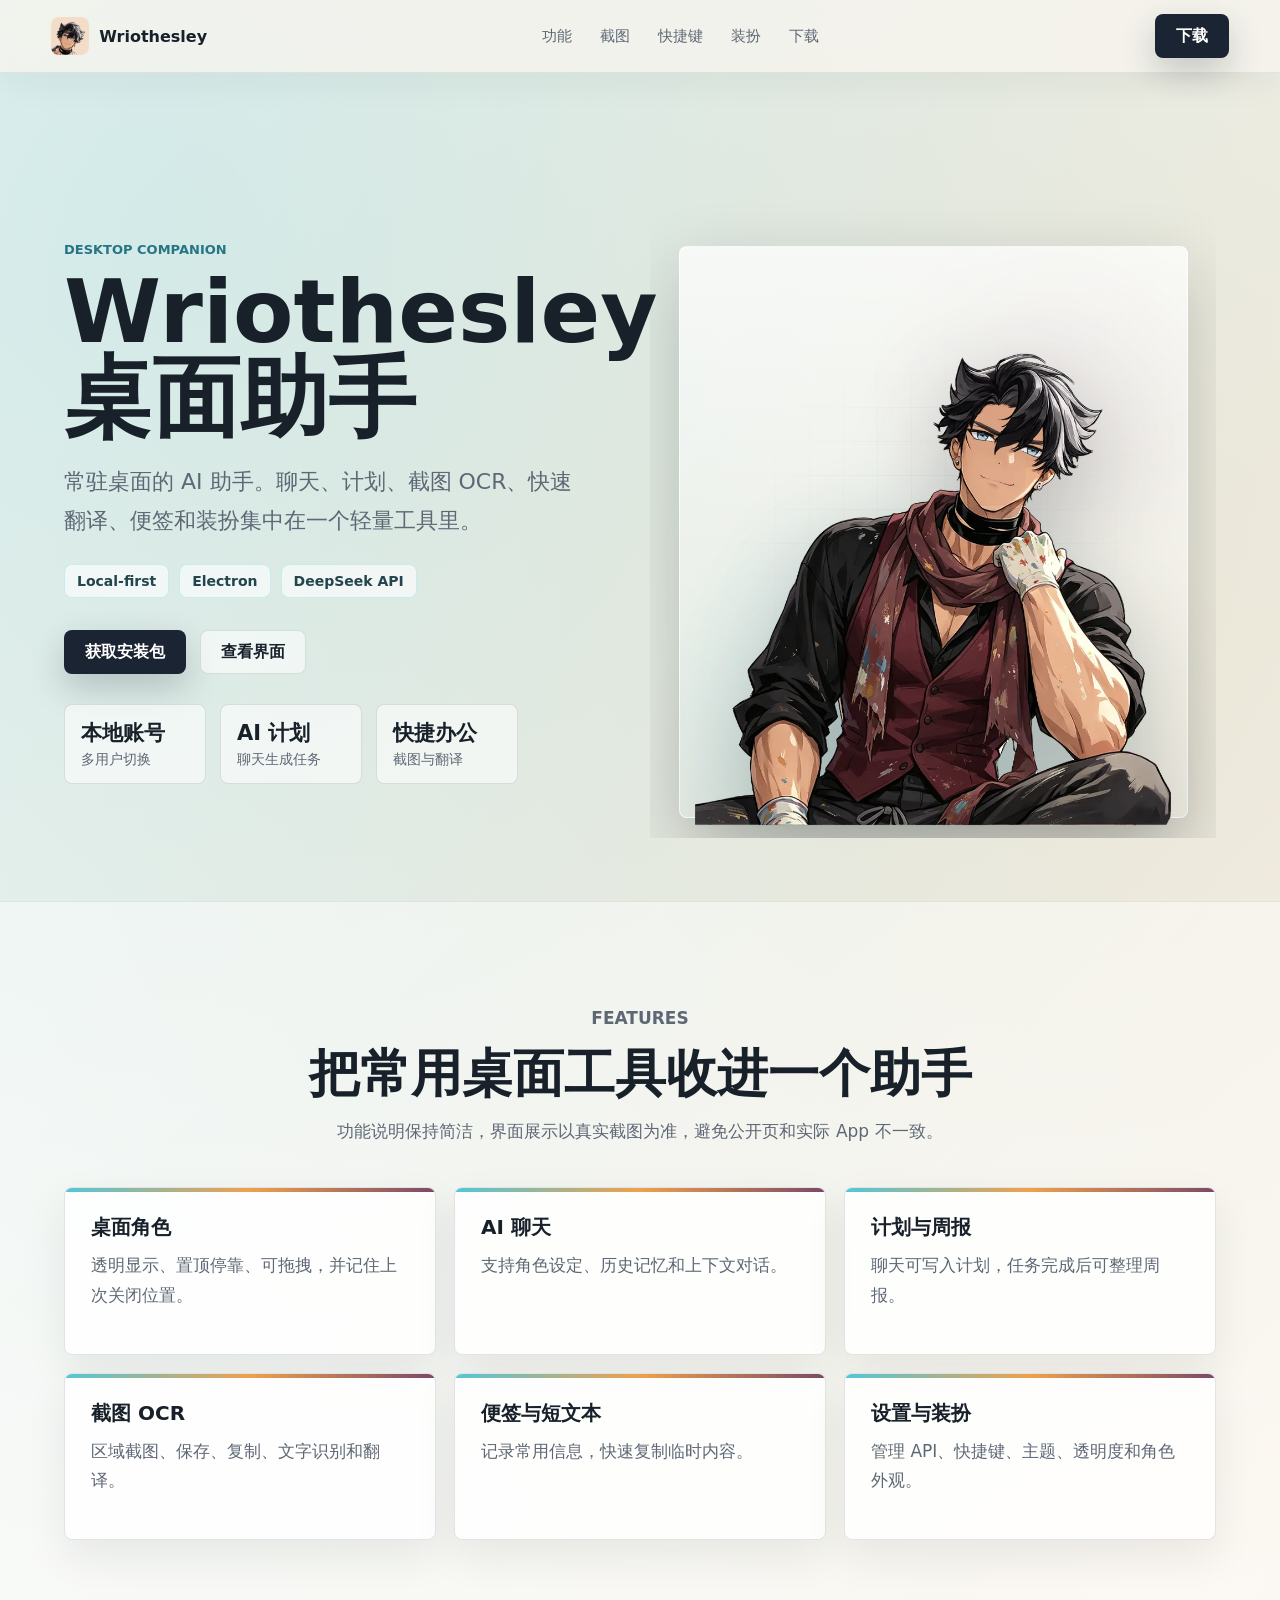
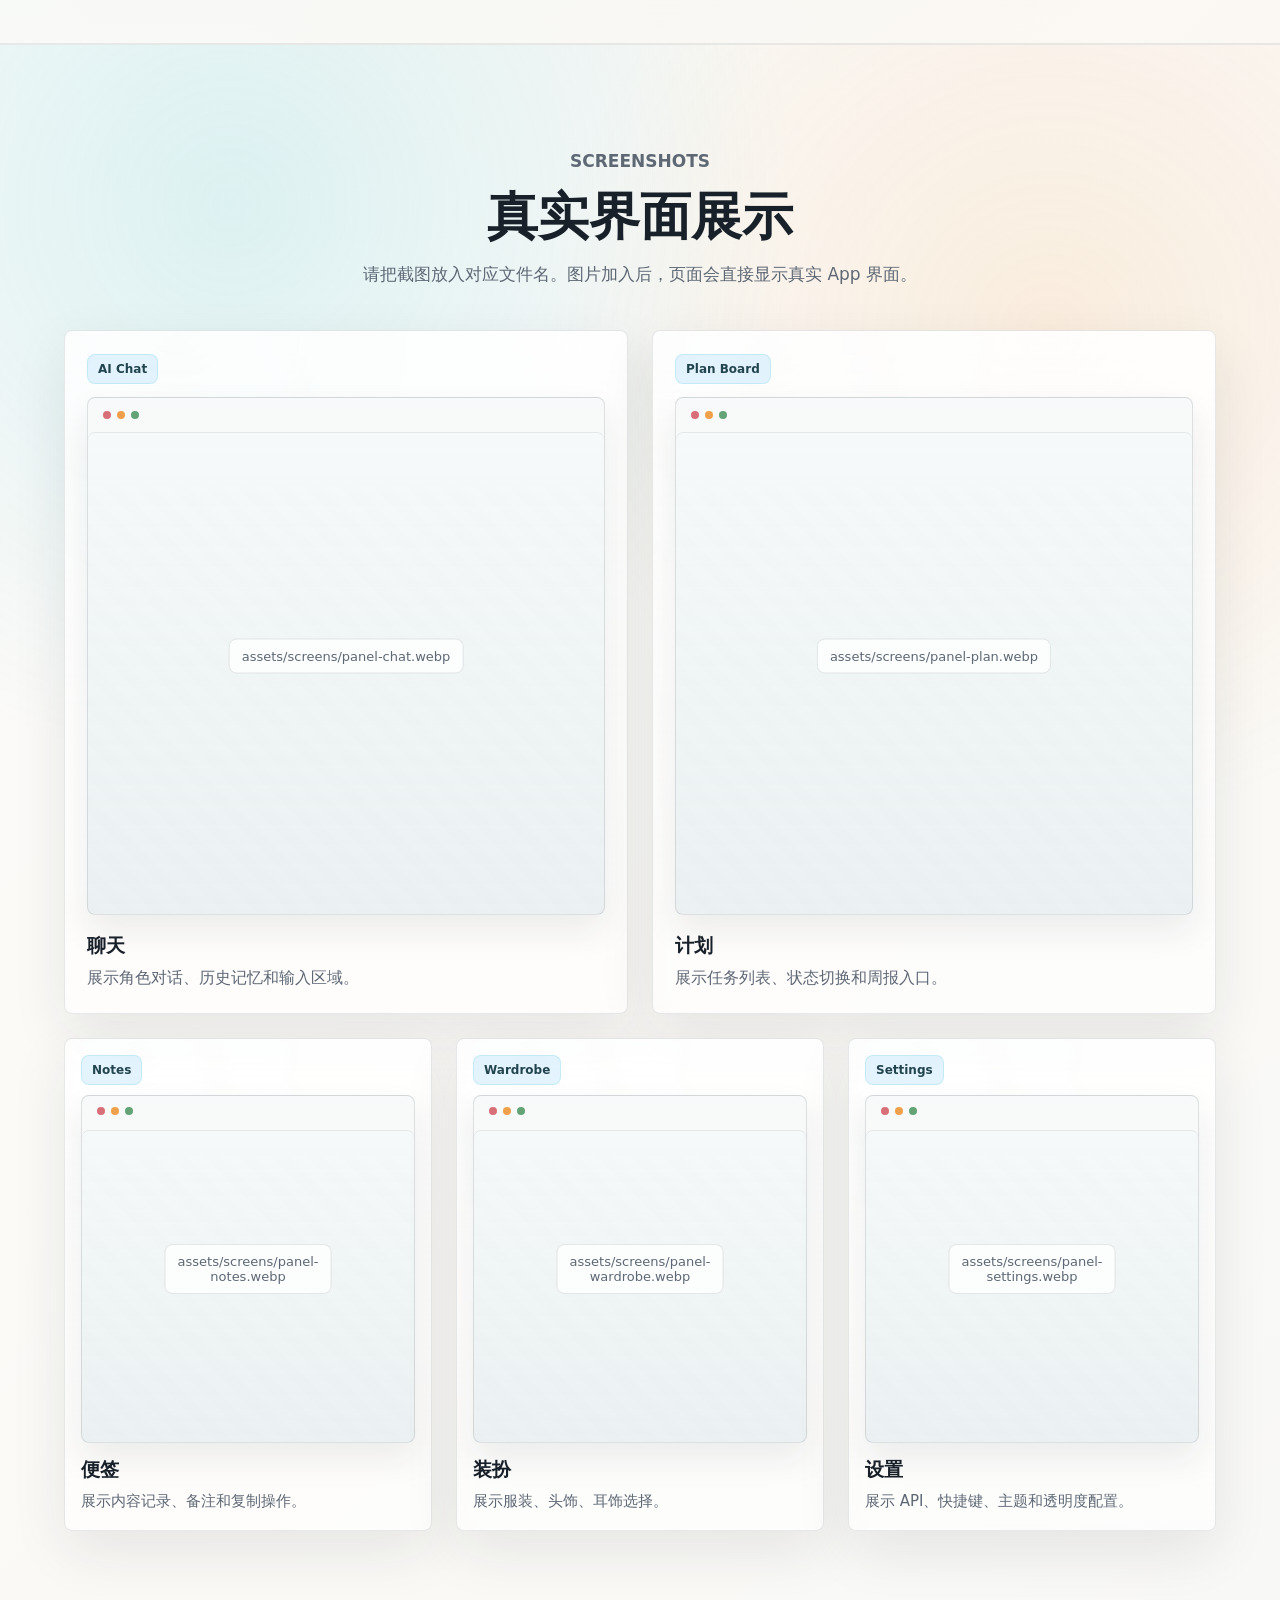
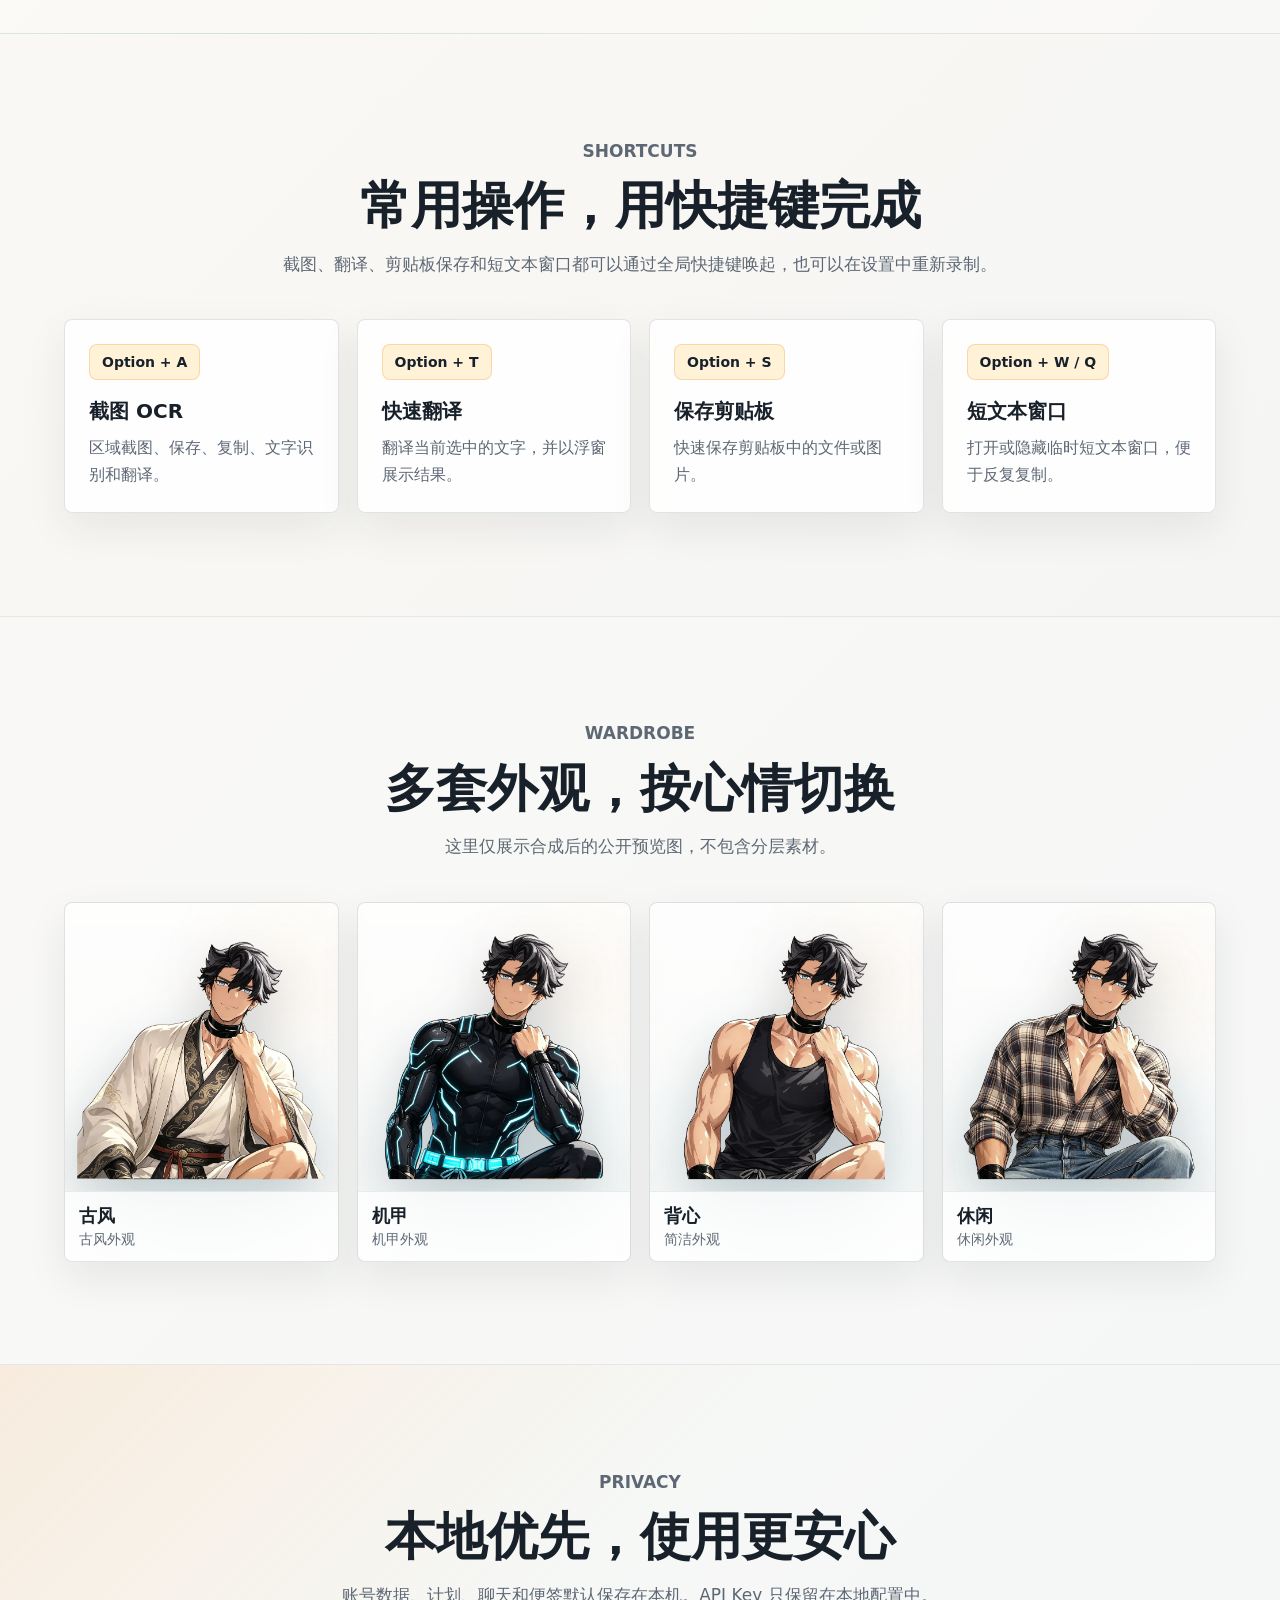
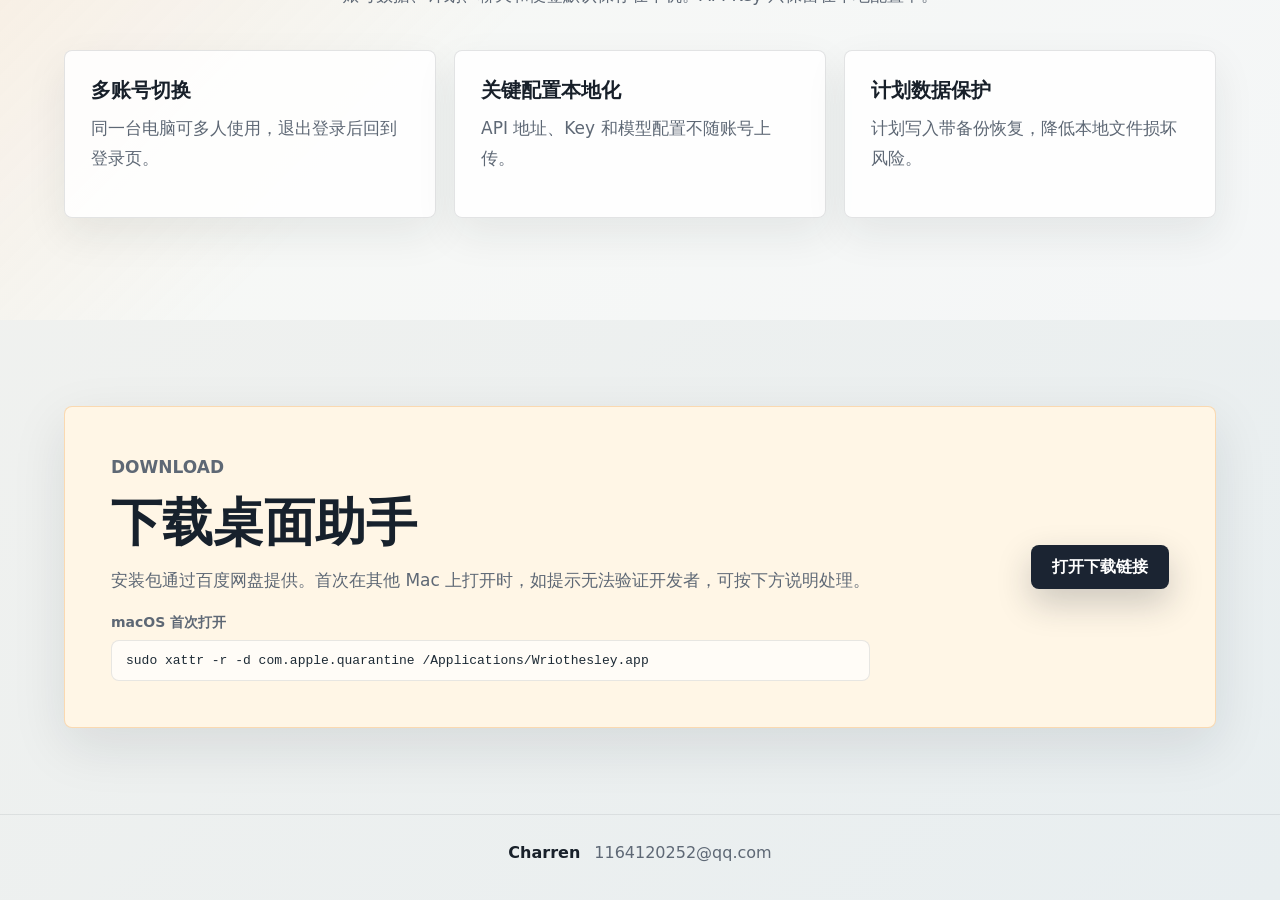
==== commit 781895c3: "优化：全部 PNG 转换为 WebP" ====
--- a/index.html
+++ b/index.html
@@ -9,12 +9,13 @@
     />
     <title>Wriothesley 桌面助手</title>
     <link rel="icon" href="./assets/icon.png" />
+    <link rel="icon" type="image/webp" href="./assets/icon.webp" />
     <link rel="stylesheet" href="./styles.css" />
   </head>
   <body>
     <header class="site-header" aria-label="顶部导航">
       <a class="brand" href="#top" aria-label="Wriothesley 桌面助手首页">
-        <img src="./assets/icon.png" alt="" />
+        <img src="./assets/icon.webp" alt="" />
         <span>Wriothesley</span>
       </a>
       <nav class="nav-links" aria-label="页面导航">
@@ -65,7 +66,7 @@
           <img
             id="hero-character"
             class="hero-character"
-            src="./assets/showcase/hero-frame-1.png"
+            src="./assets/showcase/hero-frame-1.webp"
             alt="Wriothesley 桌面角色"
           />
         </div>
@@ -115,9 +116,9 @@
         <div class="screen-grid">
           <article class="screen-card screen-card-top">
             <div class="screen-meta"><span>AI Chat</span></div>
-            <div class="screen-shot" data-file="assets/screens/panel-chat.png">
-              <img src="./assets/screens/panel-chat.png" alt="聊天界面截图" />
-              <span>assets/screens/panel-chat.png</span>
+            <div class="screen-shot" data-file="assets/screens/panel-chat.webp">
+              <img src="./assets/screens/panel-chat.webp" alt="聊天界面截图" loading="lazy" />
+              <span>assets/screens/panel-chat.webp</span>
             </div>
             <h3>聊天</h3>
             <p>展示角色对话、历史记忆和输入区域。</p>
@@ -125,9 +126,9 @@
 
           <article class="screen-card screen-card-top">
             <div class="screen-meta"><span>Plan Board</span></div>
-            <div class="screen-shot" data-file="assets/screens/panel-plan.png">
-              <img src="./assets/screens/panel-plan.png" alt="计划界面截图" />
-              <span>assets/screens/panel-plan.png</span>
+            <div class="screen-shot" data-file="assets/screens/panel-plan.webp">
+              <img src="./assets/screens/panel-plan.webp" alt="计划界面截图" loading="lazy" />
+              <span>assets/screens/panel-plan.webp</span>
             </div>
             <h3>计划</h3>
             <p>展示任务列表、状态切换和周报入口。</p>
@@ -135,9 +136,9 @@
 
           <article class="screen-card screen-card-bottom">
             <div class="screen-meta"><span>Notes</span></div>
-            <div class="screen-shot" data-file="assets/screens/panel-notes.png">
-              <img src="./assets/screens/panel-notes.png" alt="便签界面截图" />
-              <span>assets/screens/panel-notes.png</span>
+            <div class="screen-shot" data-file="assets/screens/panel-notes.webp">
+              <img src="./assets/screens/panel-notes.webp" alt="便签界面截图" loading="lazy" />
+              <span>assets/screens/panel-notes.webp</span>
             </div>
             <h3>便签</h3>
             <p>展示内容记录、备注和复制操作。</p>
@@ -145,9 +146,9 @@
 
           <article class="screen-card screen-card-bottom">
             <div class="screen-meta"><span>Wardrobe</span></div>
-            <div class="screen-shot" data-file="assets/screens/panel-wardrobe.png">
-              <img src="./assets/screens/panel-wardrobe.png" alt="装扮界面截图" />
-              <span>assets/screens/panel-wardrobe.png</span>
+            <div class="screen-shot" data-file="assets/screens/panel-wardrobe.webp">
+              <img src="./assets/screens/panel-wardrobe.webp" alt="装扮界面截图" loading="lazy" />
+              <span>assets/screens/panel-wardrobe.webp</span>
             </div>
             <h3>装扮</h3>
             <p>展示服装、头饰、耳饰选择。</p>
@@ -155,9 +156,9 @@
 
           <article class="screen-card screen-card-bottom">
             <div class="screen-meta"><span>Settings</span></div>
-            <div class="screen-shot" data-file="assets/screens/panel-settings.png">
-              <img src="./assets/screens/panel-settings.png" alt="设置界面截图" />
-              <span>assets/screens/panel-settings.png</span>
+            <div class="screen-shot" data-file="assets/screens/panel-settings.webp">
+              <img src="./assets/screens/panel-settings.webp" alt="设置界面截图" loading="lazy" />
+              <span>assets/screens/panel-settings.webp</span>
             </div>
             <h3>设置</h3>
             <p>展示 API、快捷键、主题和透明度配置。</p>
@@ -203,28 +204,28 @@
         </div>
         <div class="outfit-grid">
           <article class="outfit-card">
-            <img src="./assets/showcase/wriothesley-gufeng.png" alt="古风参考样式" />
+            <img src="./assets/showcase/wriothesley-gufeng.webp" alt="古风参考样式" loading="lazy" />
             <div>
               <strong>古风</strong>
               <span>古风外观</span>
             </div>
           </article>
           <article class="outfit-card">
-            <img src="./assets/showcase/wriothesley-mecha.png" alt="机甲参考样式" />
+            <img src="./assets/showcase/wriothesley-mecha.webp" alt="机甲参考样式" loading="lazy" />
             <div>
               <strong>机甲</strong>
               <span>机甲外观</span>
             </div>
           </article>
           <article class="outfit-card">
-            <img src="./assets/showcase/wriothesley-vest.png" alt="背心参考样式" />
+            <img src="./assets/showcase/wriothesley-vest.webp" alt="背心参考样式" loading="lazy" />
             <div>
               <strong>背心</strong>
               <span>简洁外观</span>
             </div>
           </article>
           <article class="outfit-card">
-            <img src="./assets/showcase/wriothesley-casual.png" alt="休闲参考样式" />
+            <img src="./assets/showcase/wriothesley-casual.webp" alt="休闲参考样式" loading="lazy" />
             <div>
               <strong>休闲</strong>
               <span>休闲外观</span>
@@ -278,7 +279,7 @@
       <div class="modal-backdrop" data-close-download></div>
       <section class="modal-panel" role="dialog" aria-modal="true" aria-labelledby="downloadTitle">
         <button class="modal-close" type="button" aria-label="关闭下载弹窗" data-close-download>×</button>
-        <img src="./assets/icon.png" alt="" />
+        <img src="./assets/icon.webp" alt="" />
         <h2 id="downloadTitle">下载 Wriothesley 桌面助手</h2>
         <p>下载后拖入“应用程序”。如果 macOS 提示无法验证开发者，请在终端执行下方命令后再打开。</p>
         <code class="modal-command">sudo xattr -r -d com.apple.quarantine /Applications/Wriothesley.app</code>
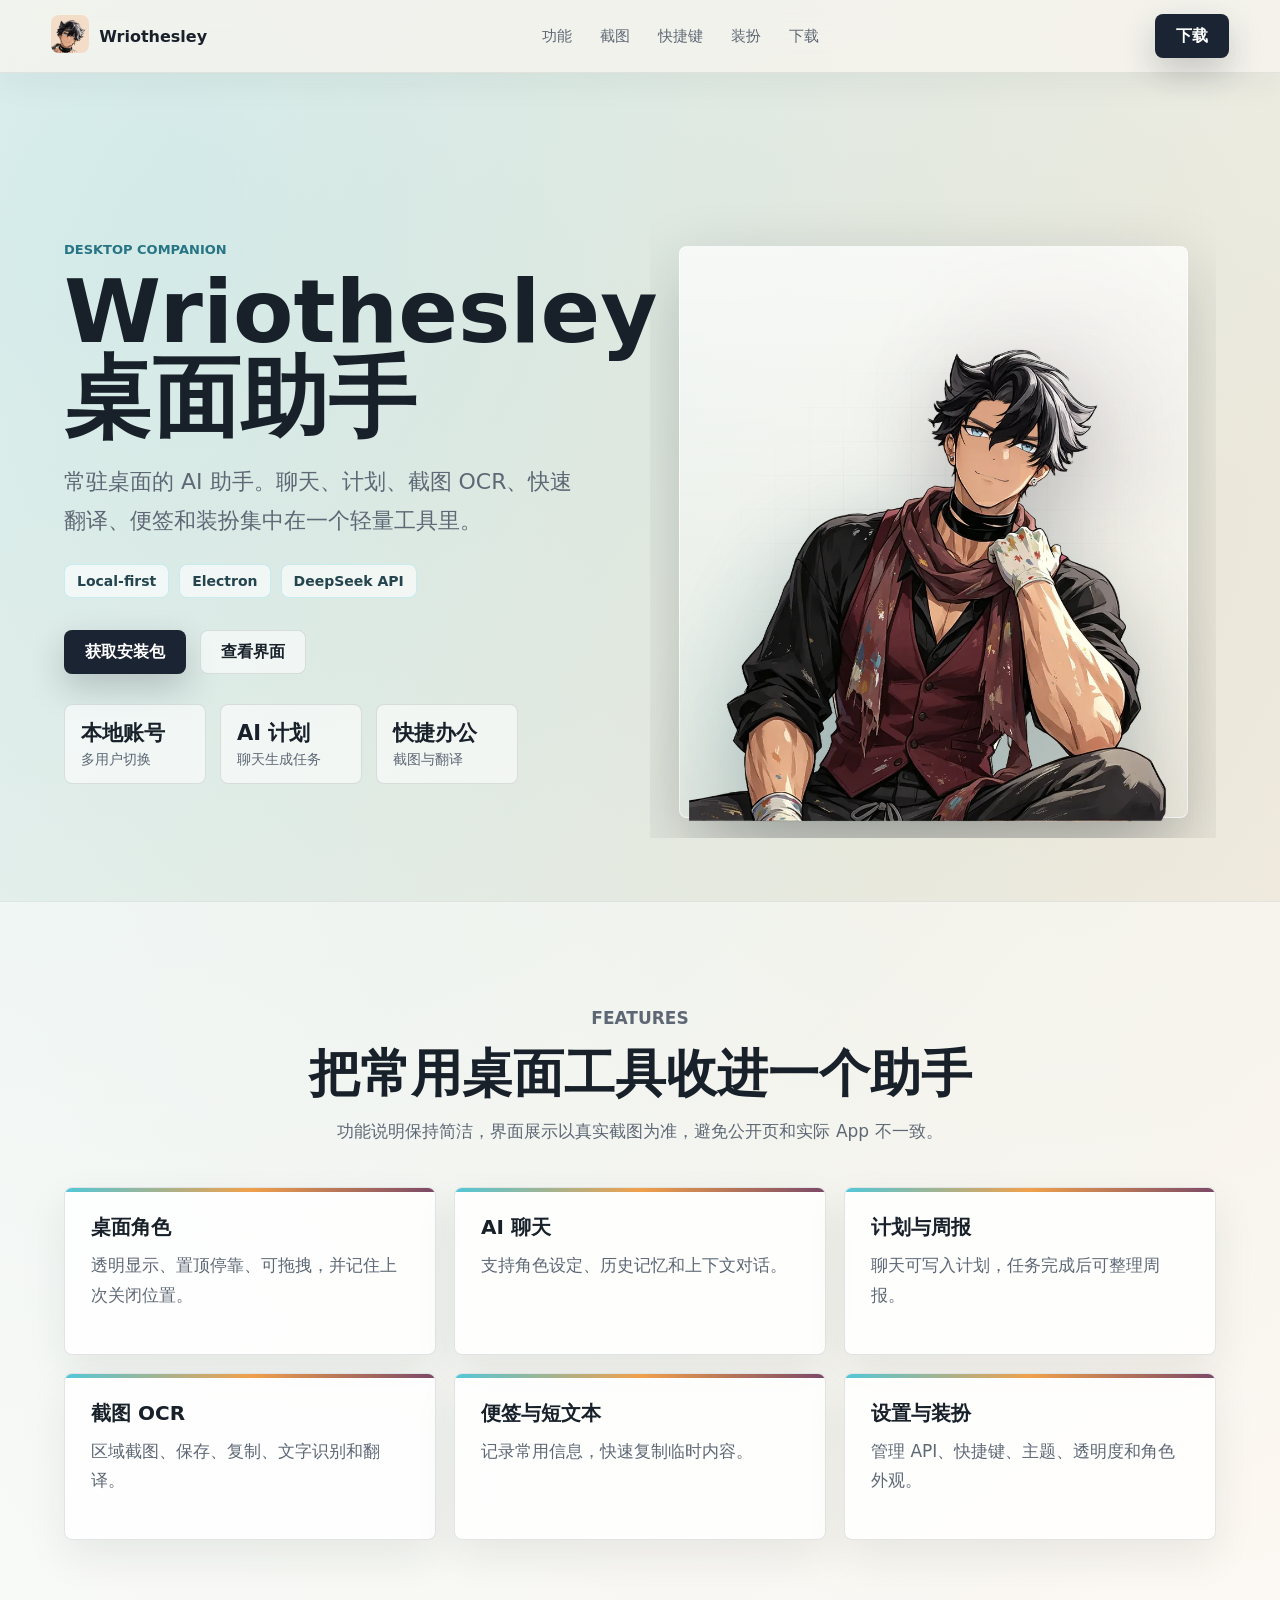
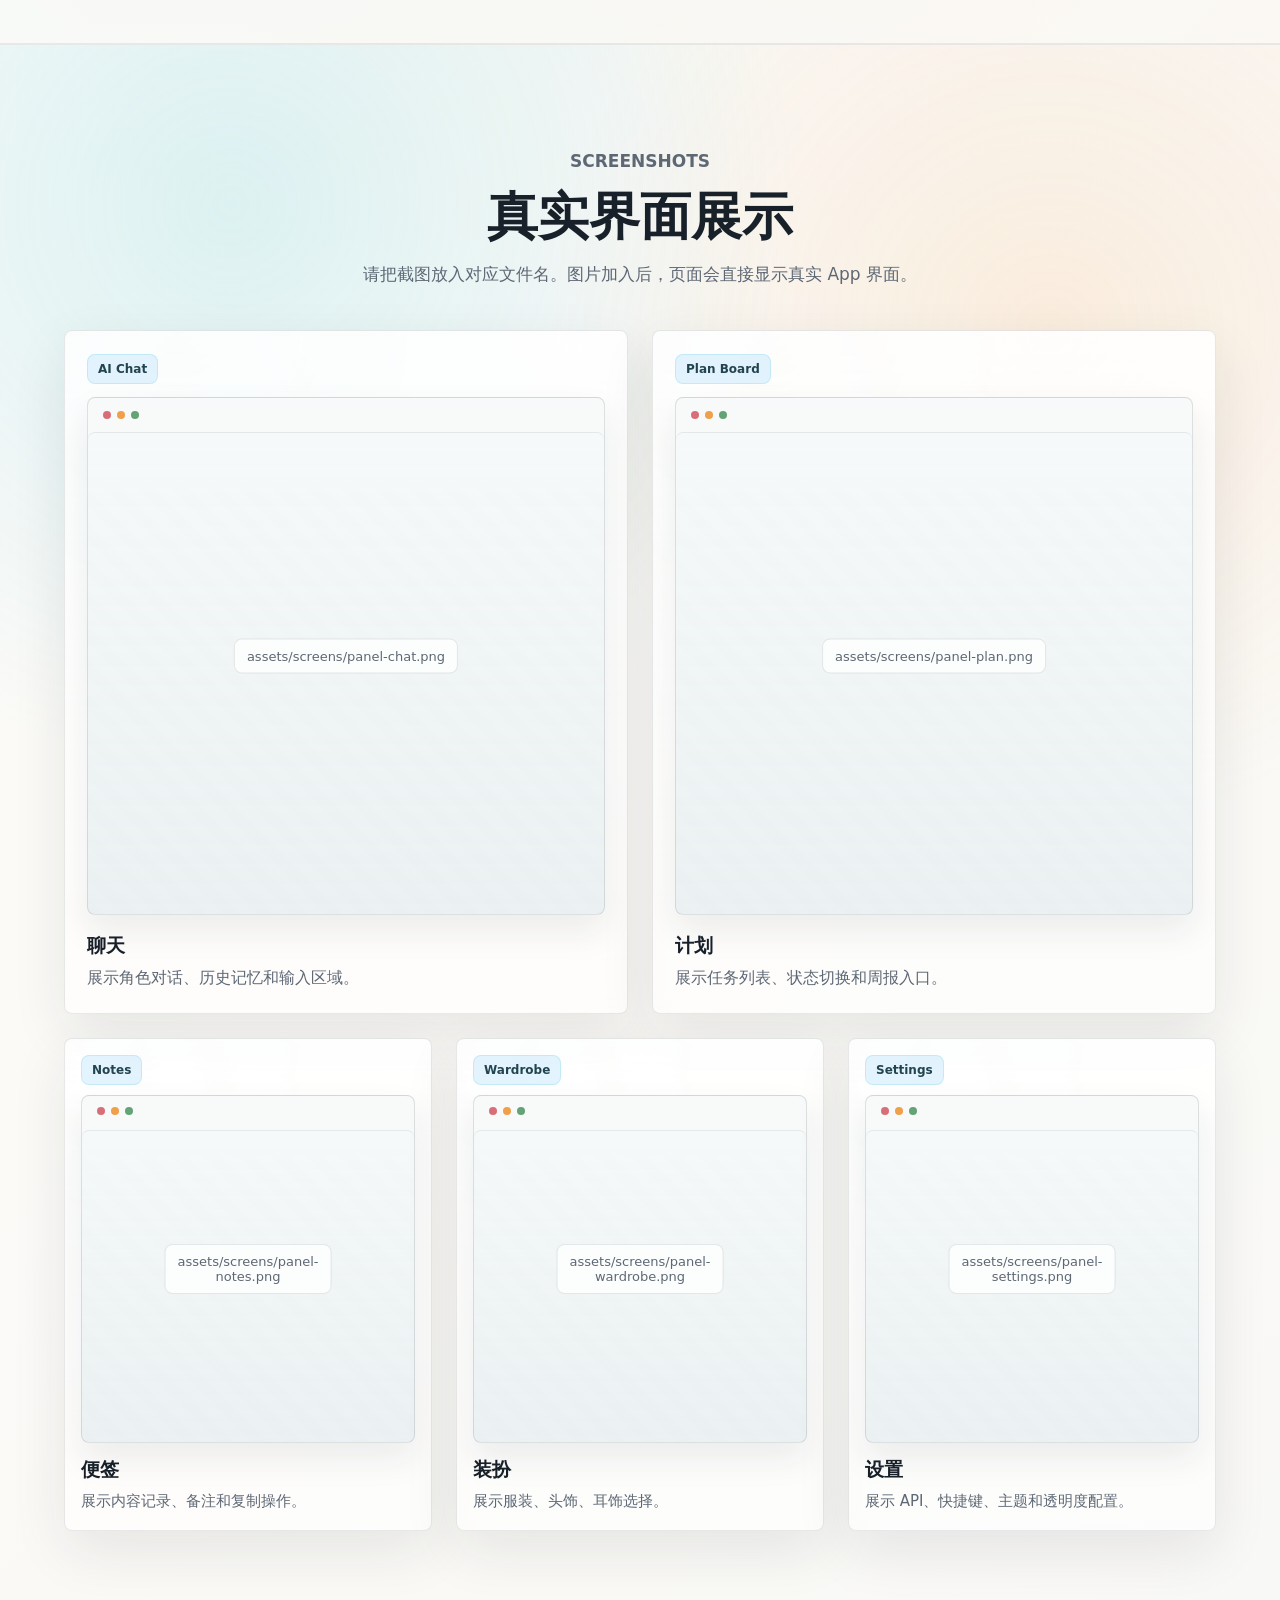
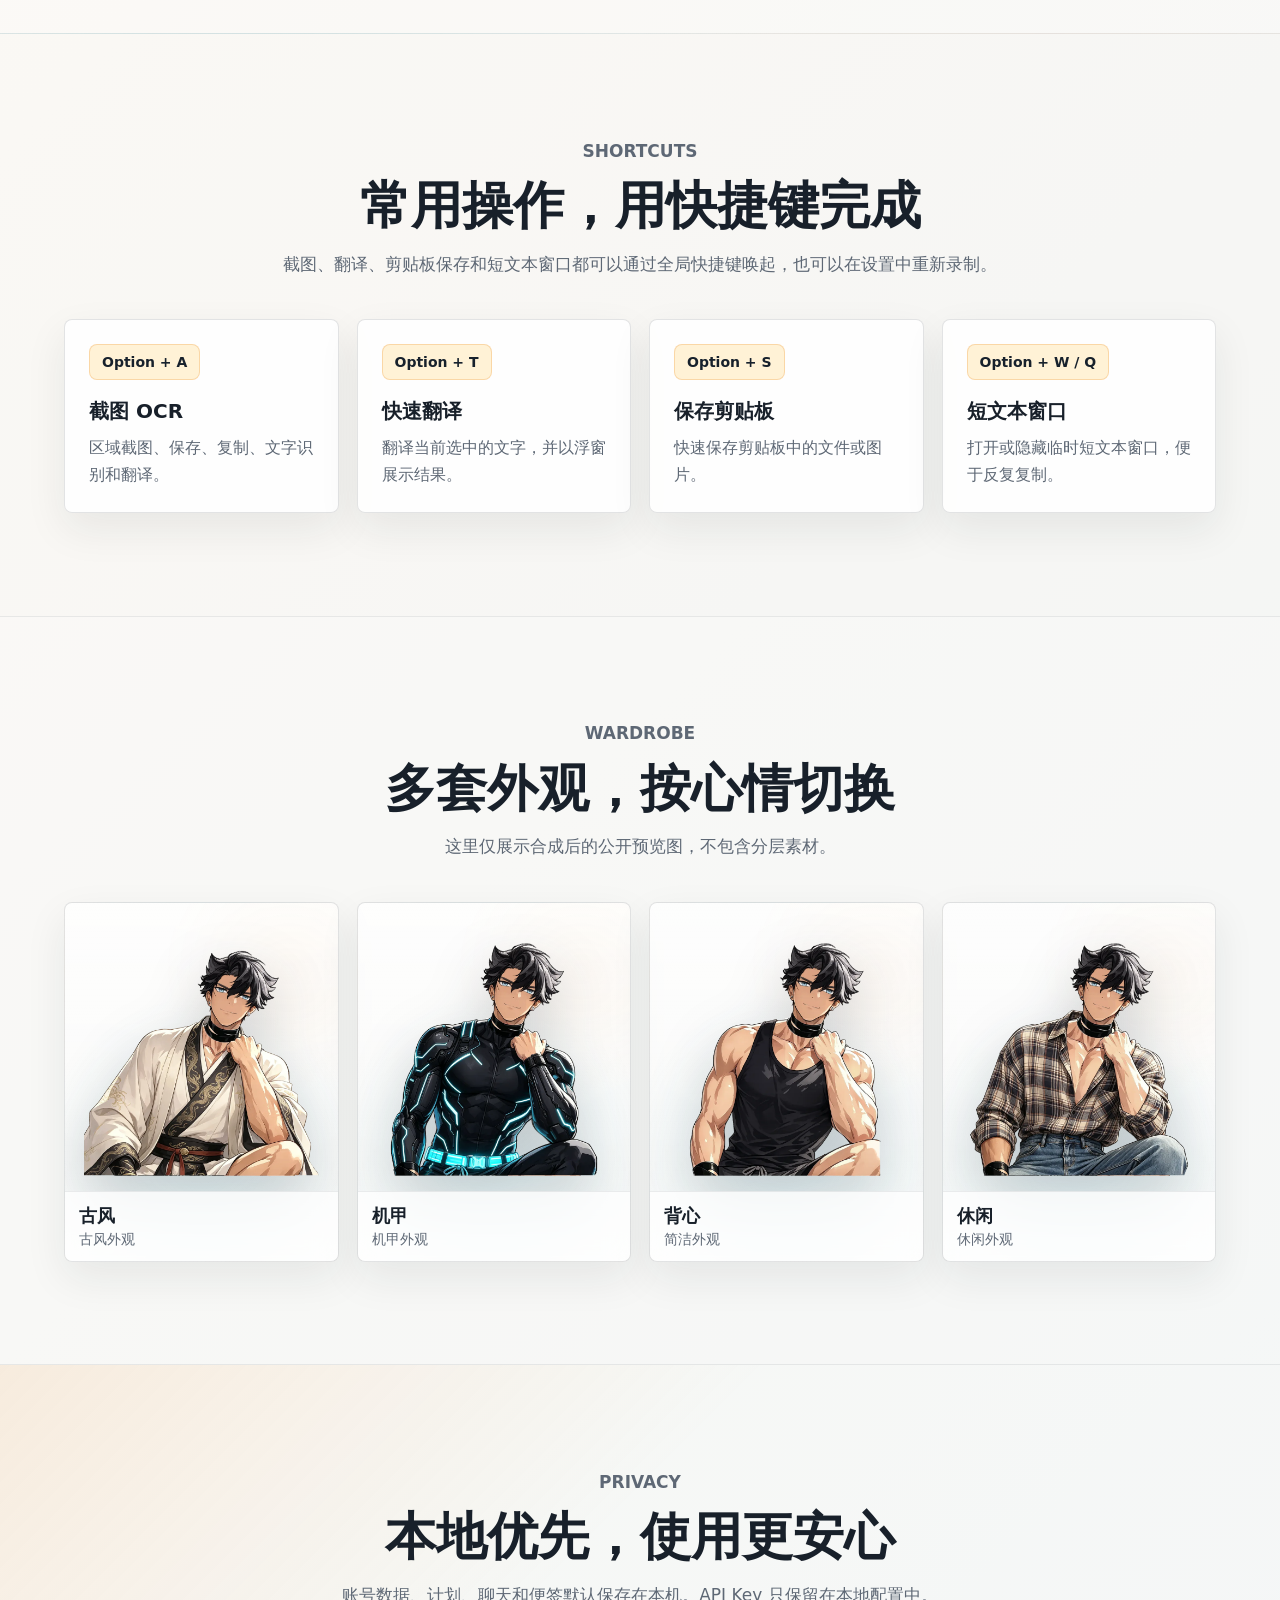
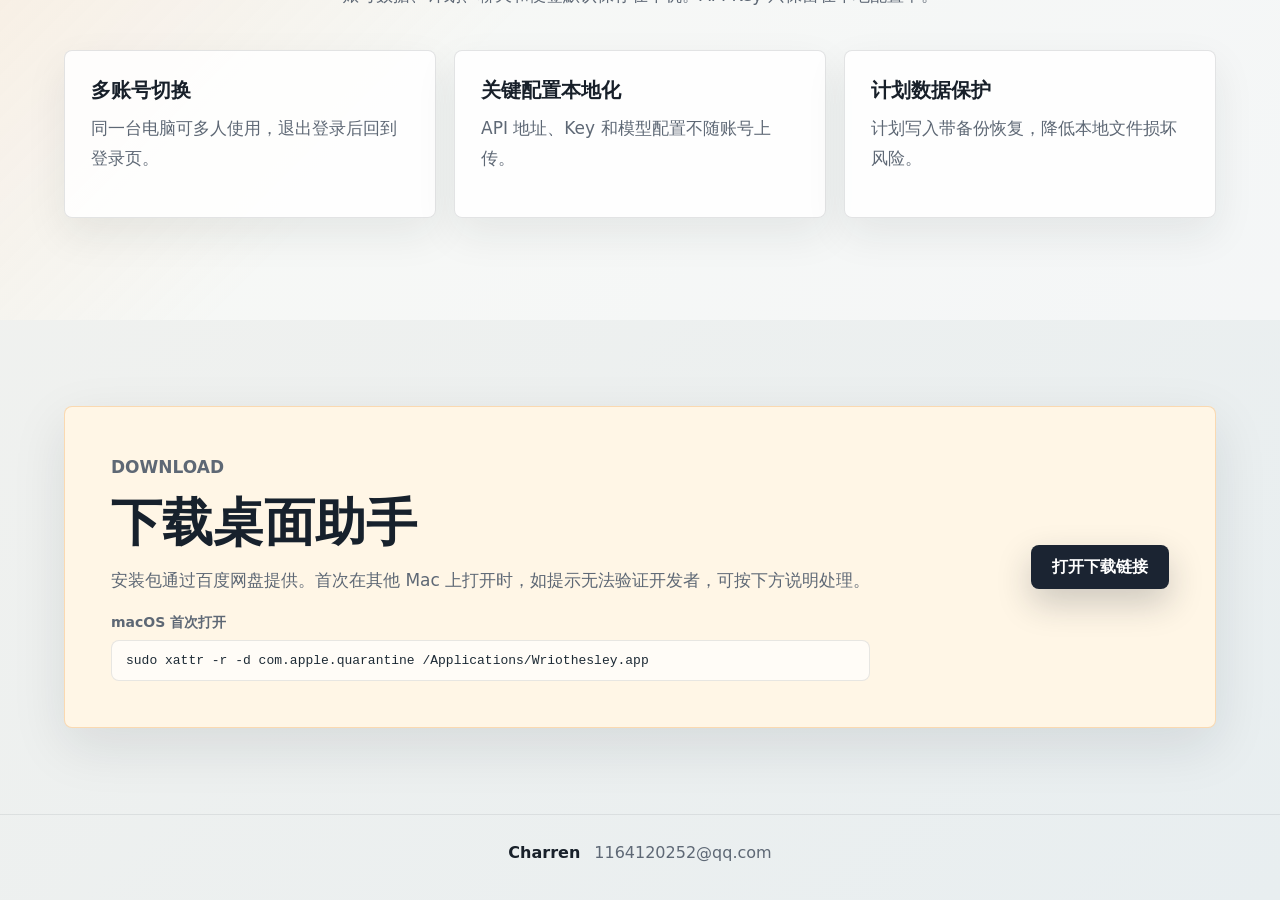
==== commit e6f48ba4: "优化：全部 PNG 转换为 WebP" ====
--- a/index.html
+++ b/index.html
@@ -15,7 +15,10 @@
   <body>
     <header class="site-header" aria-label="顶部导航">
       <a class="brand" href="#top" aria-label="Wriothesley 桌面助手首页">
-        <img src="./assets/icon.webp" alt="" />
+        <picture>
+          <source srcset="./assets/icon.webp" type="image/webp" />
+          <img src="./assets/icon.png" alt="" />
+        </picture>
         <span>Wriothesley</span>
       </a>
       <nav class="nav-links" aria-label="页面导航">
@@ -63,12 +66,15 @@
 
         <div class="hero-stage" aria-label="桌面助手角色预览">
           <div class="petal-field" aria-hidden="true"></div>
-          <img
-            id="hero-character"
-            class="hero-character"
-            src="./assets/showcase/hero-frame-1.webp"
-            alt="Wriothesley 桌面角色"
-          />
+          <picture>
+            <source srcset="./assets/showcase/hero-frame-1.webp" type="image/webp" />
+            <img
+              id="hero-character"
+              class="hero-character"
+              src="./assets/showcase/hero-frame-1.png"
+              alt="Wriothesley 桌面角色"
+            />
+          </picture>
         </div>
       </section>
 
@@ -116,9 +122,12 @@
         <div class="screen-grid">
           <article class="screen-card screen-card-top">
             <div class="screen-meta"><span>AI Chat</span></div>
-            <div class="screen-shot" data-file="assets/screens/panel-chat.webp">
-              <img src="./assets/screens/panel-chat.webp" alt="聊天界面截图" loading="lazy" />
-              <span>assets/screens/panel-chat.webp</span>
+            <div class="screen-shot" data-file="assets/screens/panel-chat.png">
+              <picture>
+                <source srcset="./assets/screens/panel-chat.webp" type="image/webp" />
+                <img src="./assets/screens/panel-chat.png" alt="聊天界面截图" loading="lazy" />
+              </picture>
+              <span>assets/screens/panel-chat.png</span>
             </div>
             <h3>聊天</h3>
             <p>展示角色对话、历史记忆和输入区域。</p>
@@ -126,9 +135,12 @@
 
           <article class="screen-card screen-card-top">
             <div class="screen-meta"><span>Plan Board</span></div>
-            <div class="screen-shot" data-file="assets/screens/panel-plan.webp">
-              <img src="./assets/screens/panel-plan.webp" alt="计划界面截图" loading="lazy" />
-              <span>assets/screens/panel-plan.webp</span>
+            <div class="screen-shot" data-file="assets/screens/panel-plan.png">
+              <picture>
+                <source srcset="./assets/screens/panel-plan.webp" type="image/webp" />
+                <img src="./assets/screens/panel-plan.png" alt="计划界面截图" loading="lazy" />
+              </picture>
+              <span>assets/screens/panel-plan.png</span>
             </div>
             <h3>计划</h3>
             <p>展示任务列表、状态切换和周报入口。</p>
@@ -136,9 +148,12 @@
 
           <article class="screen-card screen-card-bottom">
             <div class="screen-meta"><span>Notes</span></div>
-            <div class="screen-shot" data-file="assets/screens/panel-notes.webp">
-              <img src="./assets/screens/panel-notes.webp" alt="便签界面截图" loading="lazy" />
-              <span>assets/screens/panel-notes.webp</span>
+            <div class="screen-shot" data-file="assets/screens/panel-notes.png">
+              <picture>
+                <source srcset="./assets/screens/panel-notes.webp" type="image/webp" />
+                <img src="./assets/screens/panel-notes.png" alt="便签界面截图" loading="lazy" />
+              </picture>
+              <span>assets/screens/panel-notes.png</span>
             </div>
             <h3>便签</h3>
             <p>展示内容记录、备注和复制操作。</p>
@@ -146,9 +161,12 @@
 
           <article class="screen-card screen-card-bottom">
             <div class="screen-meta"><span>Wardrobe</span></div>
-            <div class="screen-shot" data-file="assets/screens/panel-wardrobe.webp">
-              <img src="./assets/screens/panel-wardrobe.webp" alt="装扮界面截图" loading="lazy" />
-              <span>assets/screens/panel-wardrobe.webp</span>
+            <div class="screen-shot" data-file="assets/screens/panel-wardrobe.png">
+              <picture>
+                <source srcset="./assets/screens/panel-wardrobe.webp" type="image/webp" />
+                <img src="./assets/screens/panel-wardrobe.png" alt="装扮界面截图" loading="lazy" />
+              </picture>
+              <span>assets/screens/panel-wardrobe.png</span>
             </div>
             <h3>装扮</h3>
             <p>展示服装、头饰、耳饰选择。</p>
@@ -156,9 +174,12 @@
 
           <article class="screen-card screen-card-bottom">
             <div class="screen-meta"><span>Settings</span></div>
-            <div class="screen-shot" data-file="assets/screens/panel-settings.webp">
-              <img src="./assets/screens/panel-settings.webp" alt="设置界面截图" loading="lazy" />
-              <span>assets/screens/panel-settings.webp</span>
+            <div class="screen-shot" data-file="assets/screens/panel-settings.png">
+              <picture>
+                <source srcset="./assets/screens/panel-settings.webp" type="image/webp" />
+                <img src="./assets/screens/panel-settings.png" alt="设置界面截图" loading="lazy" />
+              </picture>
+              <span>assets/screens/panel-settings.png</span>
             </div>
             <h3>设置</h3>
             <p>展示 API、快捷键、主题和透明度配置。</p>
@@ -204,28 +225,40 @@
         </div>
         <div class="outfit-grid">
           <article class="outfit-card">
-            <img src="./assets/showcase/wriothesley-gufeng.webp" alt="古风参考样式" loading="lazy" />
+            <picture>
+              <source srcset="./assets/showcase/wriothesley-gufeng.webp" type="image/webp" />
+              <img src="./assets/showcase/wriothesley-gufeng.png" alt="古风参考样式" loading="lazy" />
+            </picture>
             <div>
               <strong>古风</strong>
               <span>古风外观</span>
             </div>
           </article>
           <article class="outfit-card">
-            <img src="./assets/showcase/wriothesley-mecha.webp" alt="机甲参考样式" loading="lazy" />
+            <picture>
+              <source srcset="./assets/showcase/wriothesley-mecha.webp" type="image/webp" />
+              <img src="./assets/showcase/wriothesley-mecha.png" alt="机甲参考样式" loading="lazy" />
+            </picture>
             <div>
               <strong>机甲</strong>
               <span>机甲外观</span>
             </div>
           </article>
           <article class="outfit-card">
-            <img src="./assets/showcase/wriothesley-vest.webp" alt="背心参考样式" loading="lazy" />
+            <picture>
+              <source srcset="./assets/showcase/wriothesley-vest.webp" type="image/webp" />
+              <img src="./assets/showcase/wriothesley-vest.png" alt="背心参考样式" loading="lazy" />
+            </picture>
             <div>
               <strong>背心</strong>
               <span>简洁外观</span>
             </div>
           </article>
           <article class="outfit-card">
-            <img src="./assets/showcase/wriothesley-casual.webp" alt="休闲参考样式" loading="lazy" />
+            <picture>
+              <source srcset="./assets/showcase/wriothesley-casual.webp" type="image/webp" />
+              <img src="./assets/showcase/wriothesley-casual.png" alt="休闲参考样式" loading="lazy" />
+            </picture>
             <div>
               <strong>休闲</strong>
               <span>休闲外观</span>
@@ -279,7 +312,10 @@
       <div class="modal-backdrop" data-close-download></div>
       <section class="modal-panel" role="dialog" aria-modal="true" aria-labelledby="downloadTitle">
         <button class="modal-close" type="button" aria-label="关闭下载弹窗" data-close-download>×</button>
-        <img src="./assets/icon.webp" alt="" />
+        <picture>
+          <source srcset="./assets/icon.webp" type="image/webp" />
+          <img src="./assets/icon.png" alt="" />
+        </picture>
         <h2 id="downloadTitle">下载 Wriothesley 桌面助手</h2>
         <p>下载后拖入“应用程序”。如果 macOS 提示无法验证开发者，请在终端执行下方命令后再打开。</p>
         <code class="modal-command">sudo xattr -r -d com.apple.quarantine /Applications/Wriothesley.app</code>
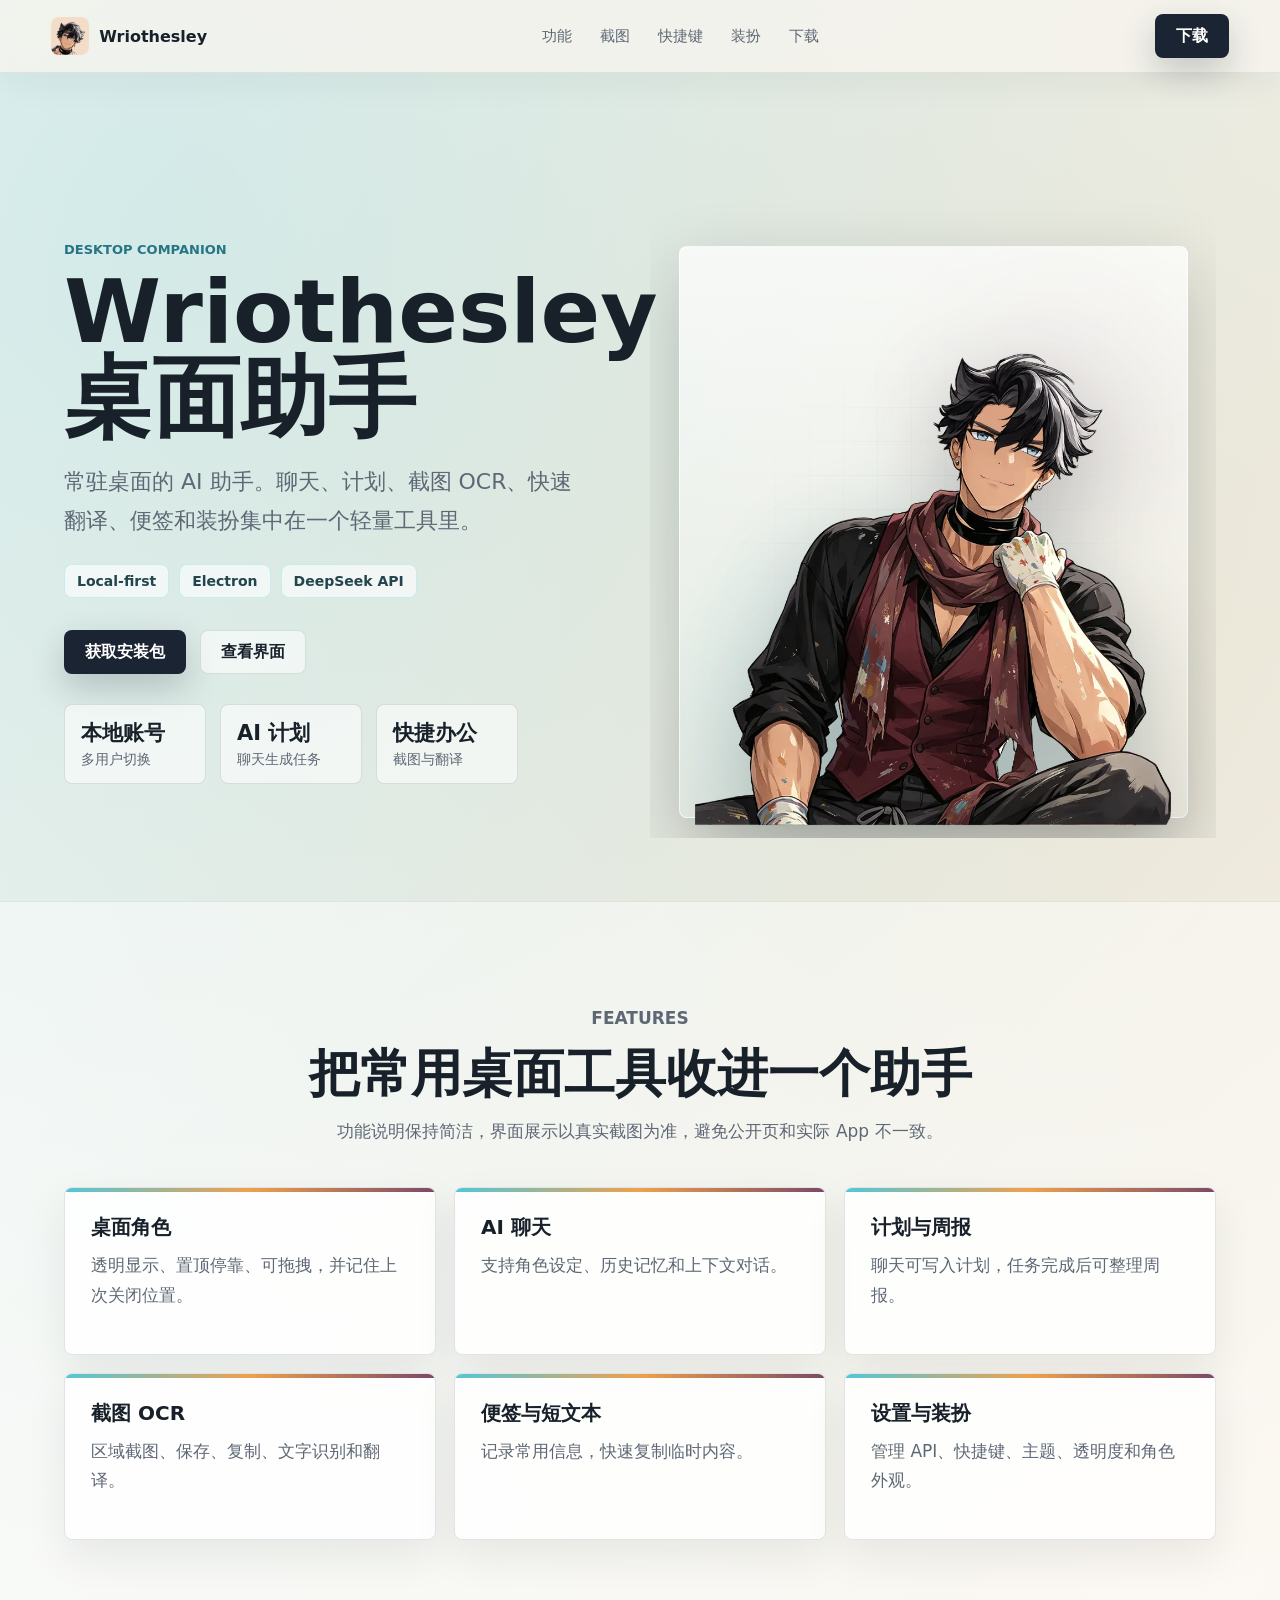
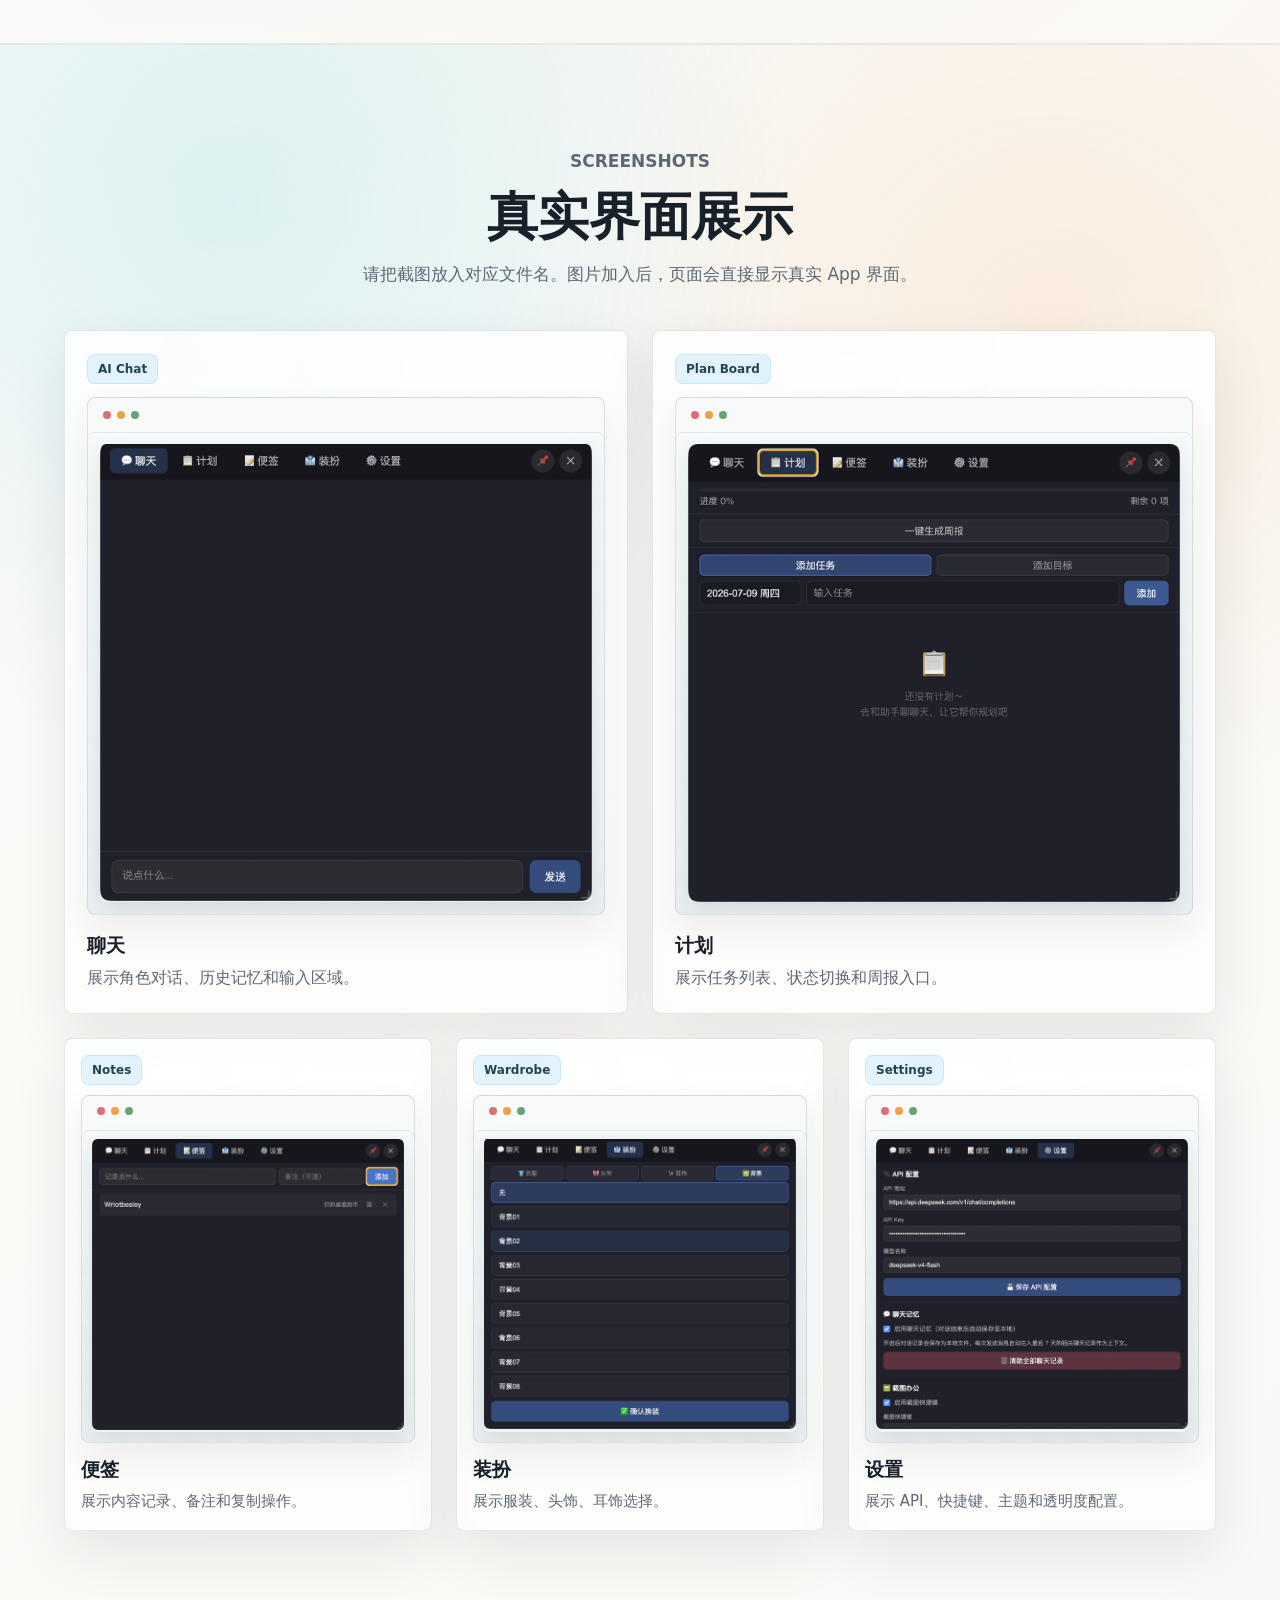
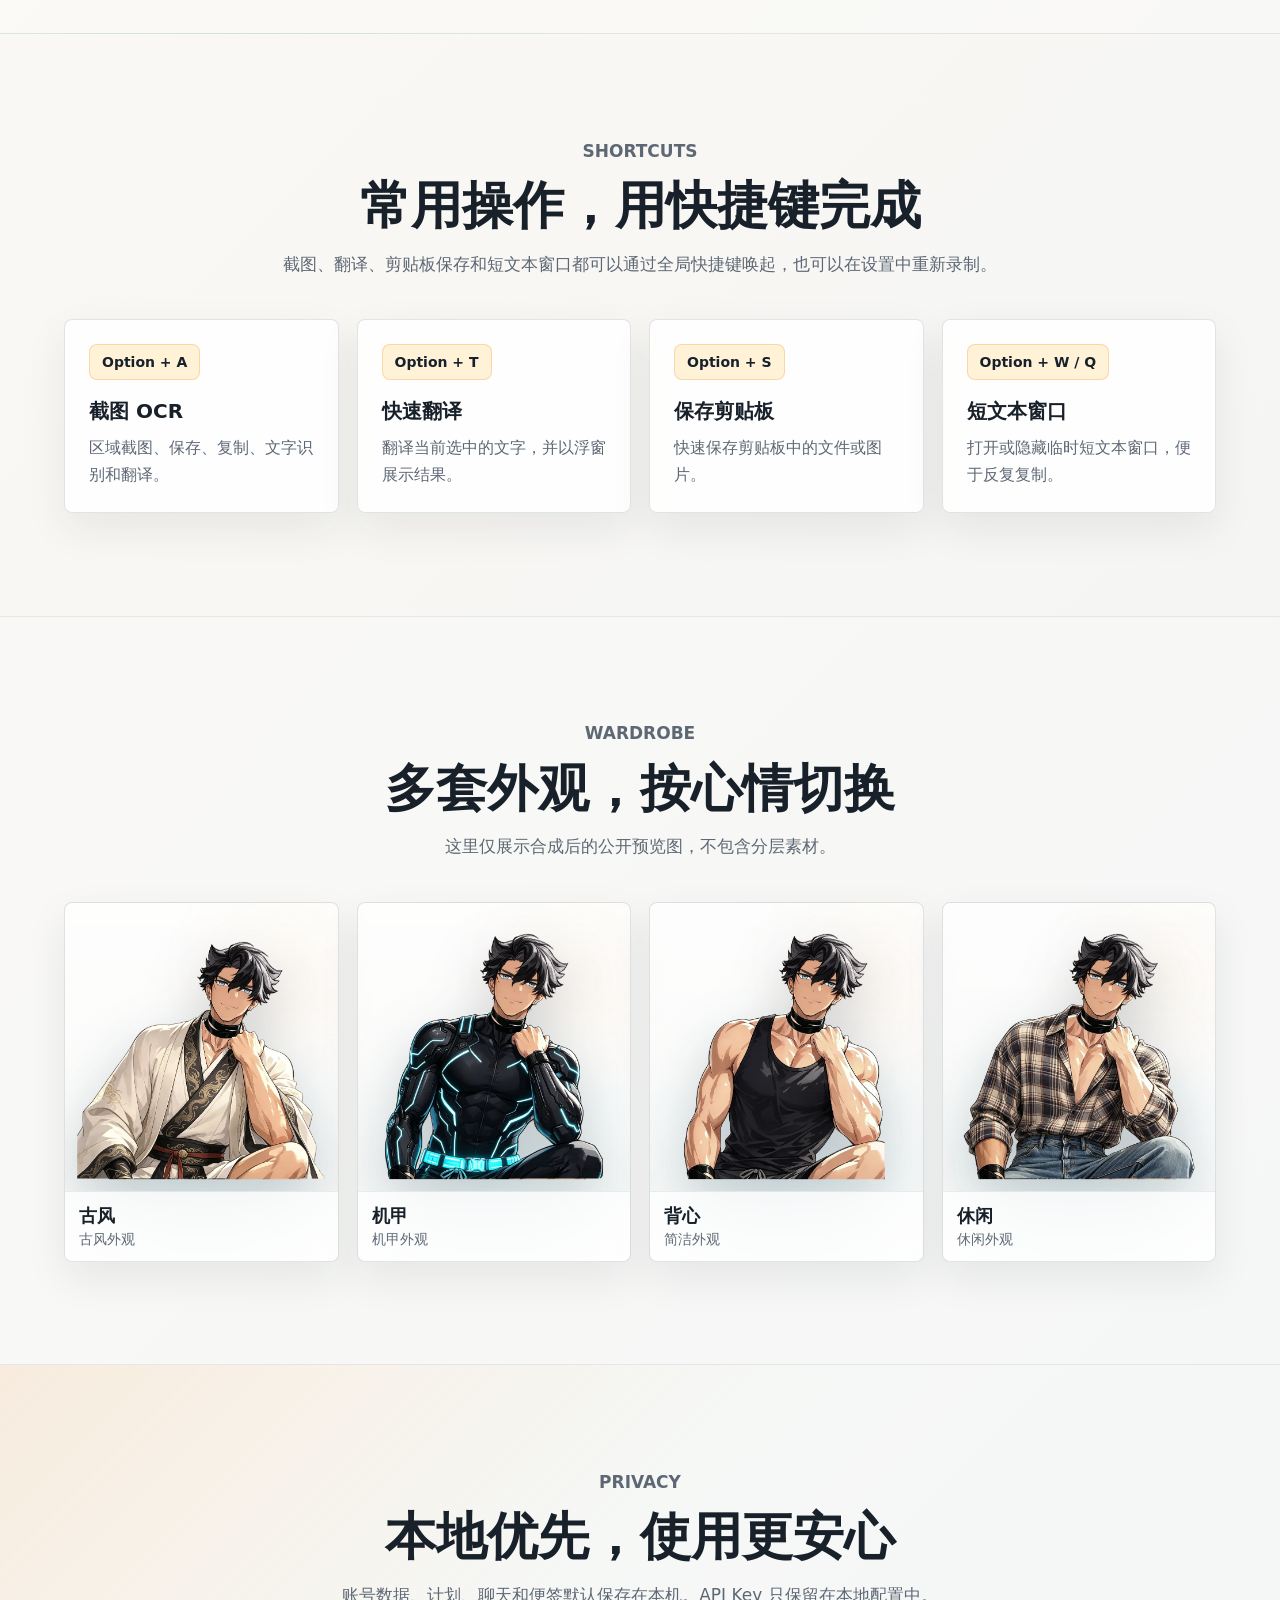
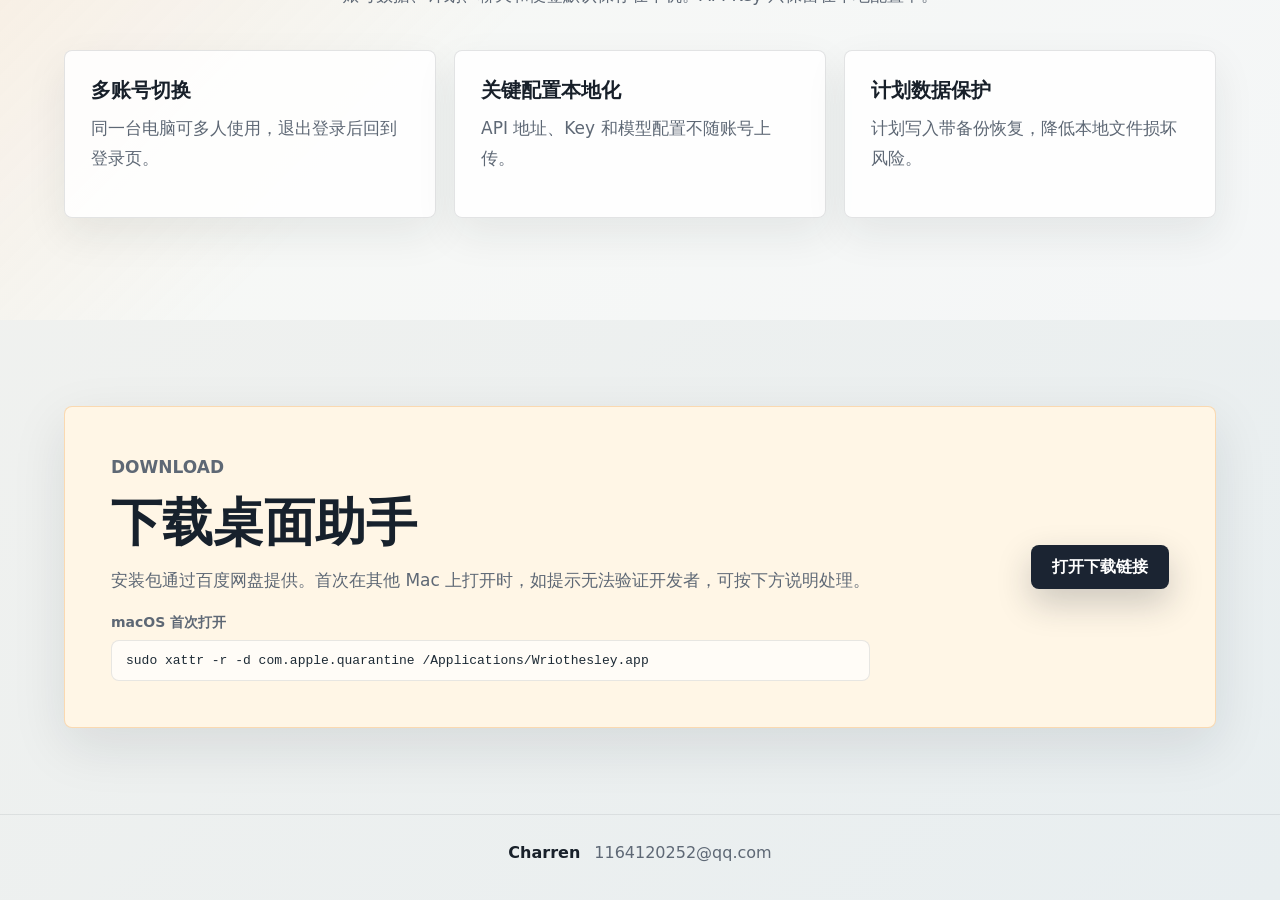
==== commit 67c10131: "修复：截图图片加载逻辑与其他图片一致" ====
--- a/index.html
+++ b/index.html
@@ -15,10 +15,7 @@
   <body>
     <header class="site-header" aria-label="顶部导航">
       <a class="brand" href="#top" aria-label="Wriothesley 桌面助手首页">
-        <picture>
-          <source srcset="./assets/icon.webp" type="image/webp" />
-          <img src="./assets/icon.png" alt="" />
-        </picture>
+        <img src="./assets/icon.png" alt="" />
         <span>Wriothesley</span>
       </a>
       <nav class="nav-links" aria-label="页面导航">
@@ -66,15 +63,12 @@
 
         <div class="hero-stage" aria-label="桌面助手角色预览">
           <div class="petal-field" aria-hidden="true"></div>
-          <picture>
-            <source srcset="./assets/showcase/hero-frame-1.webp" type="image/webp" />
-            <img
-              id="hero-character"
-              class="hero-character"
-              src="./assets/showcase/hero-frame-1.png"
-              alt="Wriothesley 桌面角色"
-            />
-          </picture>
+          <img
+            id="hero-character"
+            class="hero-character"
+            src="./assets/showcase/hero-frame-1.png"
+            alt="Wriothesley 桌面角色"
+          />
         </div>
       </section>
 
@@ -123,10 +117,7 @@
           <article class="screen-card screen-card-top">
             <div class="screen-meta"><span>AI Chat</span></div>
             <div class="screen-shot" data-file="assets/screens/panel-chat.png">
-              <picture>
-                <source srcset="./assets/screens/panel-chat.webp" type="image/webp" />
-                <img src="./assets/screens/panel-chat.png" alt="聊天界面截图" loading="lazy" />
-              </picture>
+              <img src="./assets/screens/panel-chat.png" alt="聊天界面截图" loading="lazy" />
               <span>assets/screens/panel-chat.png</span>
             </div>
             <h3>聊天</h3>
@@ -136,10 +127,7 @@
           <article class="screen-card screen-card-top">
             <div class="screen-meta"><span>Plan Board</span></div>
             <div class="screen-shot" data-file="assets/screens/panel-plan.png">
-              <picture>
-                <source srcset="./assets/screens/panel-plan.webp" type="image/webp" />
-                <img src="./assets/screens/panel-plan.png" alt="计划界面截图" loading="lazy" />
-              </picture>
+              <img src="./assets/screens/panel-plan.png" alt="计划界面截图" loading="lazy" />
               <span>assets/screens/panel-plan.png</span>
             </div>
             <h3>计划</h3>
@@ -149,10 +137,7 @@
           <article class="screen-card screen-card-bottom">
             <div class="screen-meta"><span>Notes</span></div>
             <div class="screen-shot" data-file="assets/screens/panel-notes.png">
-              <picture>
-                <source srcset="./assets/screens/panel-notes.webp" type="image/webp" />
-                <img src="./assets/screens/panel-notes.png" alt="便签界面截图" loading="lazy" />
-              </picture>
+              <img src="./assets/screens/panel-notes.png" alt="便签界面截图" loading="lazy" />
               <span>assets/screens/panel-notes.png</span>
             </div>
             <h3>便签</h3>
@@ -162,10 +147,7 @@
           <article class="screen-card screen-card-bottom">
             <div class="screen-meta"><span>Wardrobe</span></div>
             <div class="screen-shot" data-file="assets/screens/panel-wardrobe.png">
-              <picture>
-                <source srcset="./assets/screens/panel-wardrobe.webp" type="image/webp" />
-                <img src="./assets/screens/panel-wardrobe.png" alt="装扮界面截图" loading="lazy" />
-              </picture>
+              <img src="./assets/screens/panel-wardrobe.png" alt="装扮界面截图" loading="lazy" />
               <span>assets/screens/panel-wardrobe.png</span>
             </div>
             <h3>装扮</h3>
@@ -175,10 +157,7 @@
           <article class="screen-card screen-card-bottom">
             <div class="screen-meta"><span>Settings</span></div>
             <div class="screen-shot" data-file="assets/screens/panel-settings.png">
-              <picture>
-                <source srcset="./assets/screens/panel-settings.webp" type="image/webp" />
-                <img src="./assets/screens/panel-settings.png" alt="设置界面截图" loading="lazy" />
-              </picture>
+              <img src="./assets/screens/panel-settings.png" alt="设置界面截图" loading="lazy" />
               <span>assets/screens/panel-settings.png</span>
             </div>
             <h3>设置</h3>
@@ -225,40 +204,28 @@
         </div>
         <div class="outfit-grid">
           <article class="outfit-card">
-            <picture>
-              <source srcset="./assets/showcase/wriothesley-gufeng.webp" type="image/webp" />
-              <img src="./assets/showcase/wriothesley-gufeng.png" alt="古风参考样式" loading="lazy" />
-            </picture>
+            <img src="./assets/showcase/wriothesley-gufeng.png" alt="古风参考样式" loading="lazy" />
             <div>
               <strong>古风</strong>
               <span>古风外观</span>
             </div>
           </article>
           <article class="outfit-card">
-            <picture>
-              <source srcset="./assets/showcase/wriothesley-mecha.webp" type="image/webp" />
-              <img src="./assets/showcase/wriothesley-mecha.png" alt="机甲参考样式" loading="lazy" />
-            </picture>
+            <img src="./assets/showcase/wriothesley-mecha.png" alt="机甲参考样式" loading="lazy" />
             <div>
               <strong>机甲</strong>
               <span>机甲外观</span>
             </div>
           </article>
           <article class="outfit-card">
-            <picture>
-              <source srcset="./assets/showcase/wriothesley-vest.webp" type="image/webp" />
-              <img src="./assets/showcase/wriothesley-vest.png" alt="背心参考样式" loading="lazy" />
-            </picture>
+            <img src="./assets/showcase/wriothesley-vest.png" alt="背心参考样式" loading="lazy" />
             <div>
               <strong>背心</strong>
               <span>简洁外观</span>
             </div>
           </article>
           <article class="outfit-card">
-            <picture>
-              <source srcset="./assets/showcase/wriothesley-casual.webp" type="image/webp" />
-              <img src="./assets/showcase/wriothesley-casual.png" alt="休闲参考样式" loading="lazy" />
-            </picture>
+            <img src="./assets/showcase/wriothesley-casual.png" alt="休闲参考样式" loading="lazy" />
             <div>
               <strong>休闲</strong>
               <span>休闲外观</span>
@@ -312,12 +279,9 @@
       <div class="modal-backdrop" data-close-download></div>
       <section class="modal-panel" role="dialog" aria-modal="true" aria-labelledby="downloadTitle">
         <button class="modal-close" type="button" aria-label="关闭下载弹窗" data-close-download>×</button>
-        <picture>
-          <source srcset="./assets/icon.webp" type="image/webp" />
-          <img src="./assets/icon.png" alt="" />
-        </picture>
+        <img src="./assets/icon.png" alt="" />
         <h2 id="downloadTitle">下载 Wriothesley 桌面助手</h2>
-        <p>下载后拖入“应用程序”。如果 macOS 提示无法验证开发者，请在终端执行下方命令后再打开。</p>
+        <p>下载后拖入"应用程序"。如果 macOS 提示无法验证开发者，请在终端执行下方命令后再打开。</p>
         <code class="modal-command">sudo xattr -r -d com.apple.quarantine /Applications/Wriothesley.app</code>
         <a class="modal-link" id="downloadLink" href="#" target="_blank" rel="noreferrer">百度网盘占位链接</a>
       </section>
--- a/styles.css
+++ b/styles.css
@@ -508,10 +508,6 @@
   line-height: 1.55;
 }
 
-.screen-shot:not(.has-image) img {
-  display: none;
-}
-
 .screen-shot span {
   position: absolute;
   top: 50%;
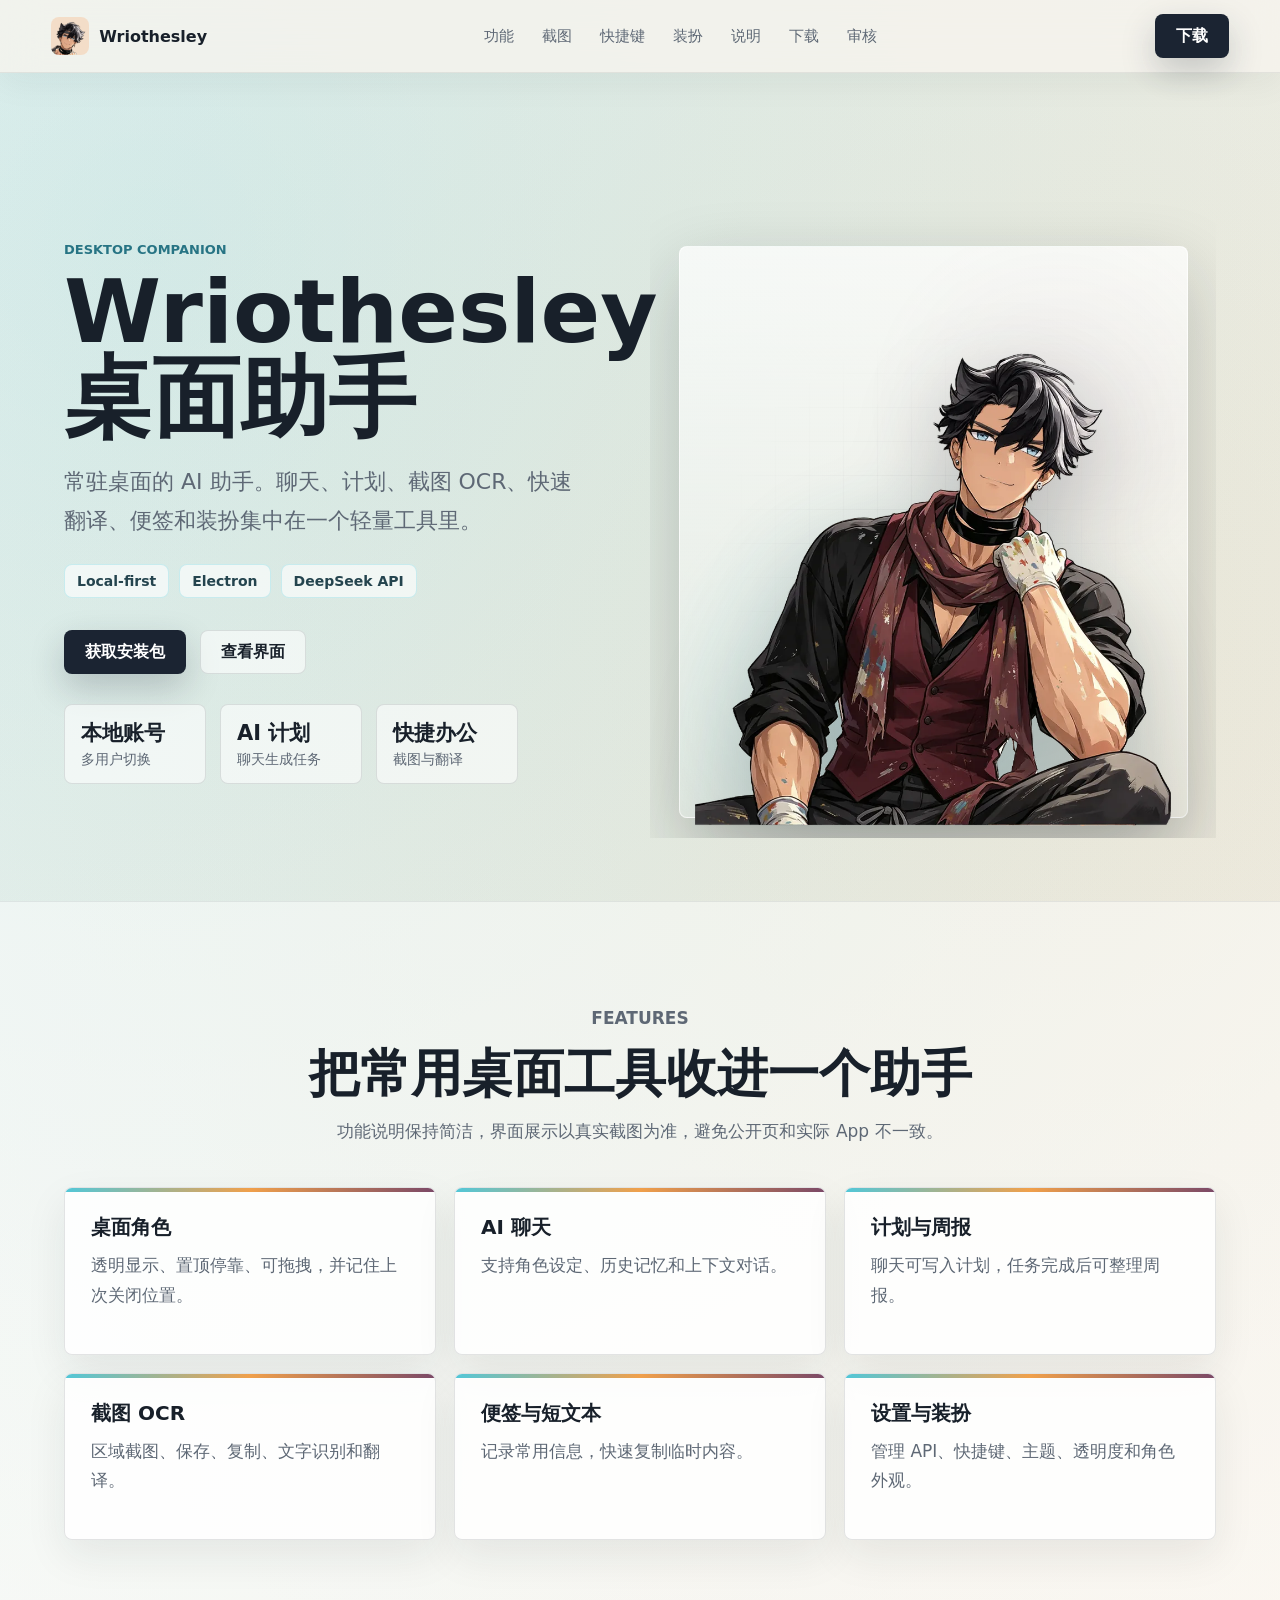
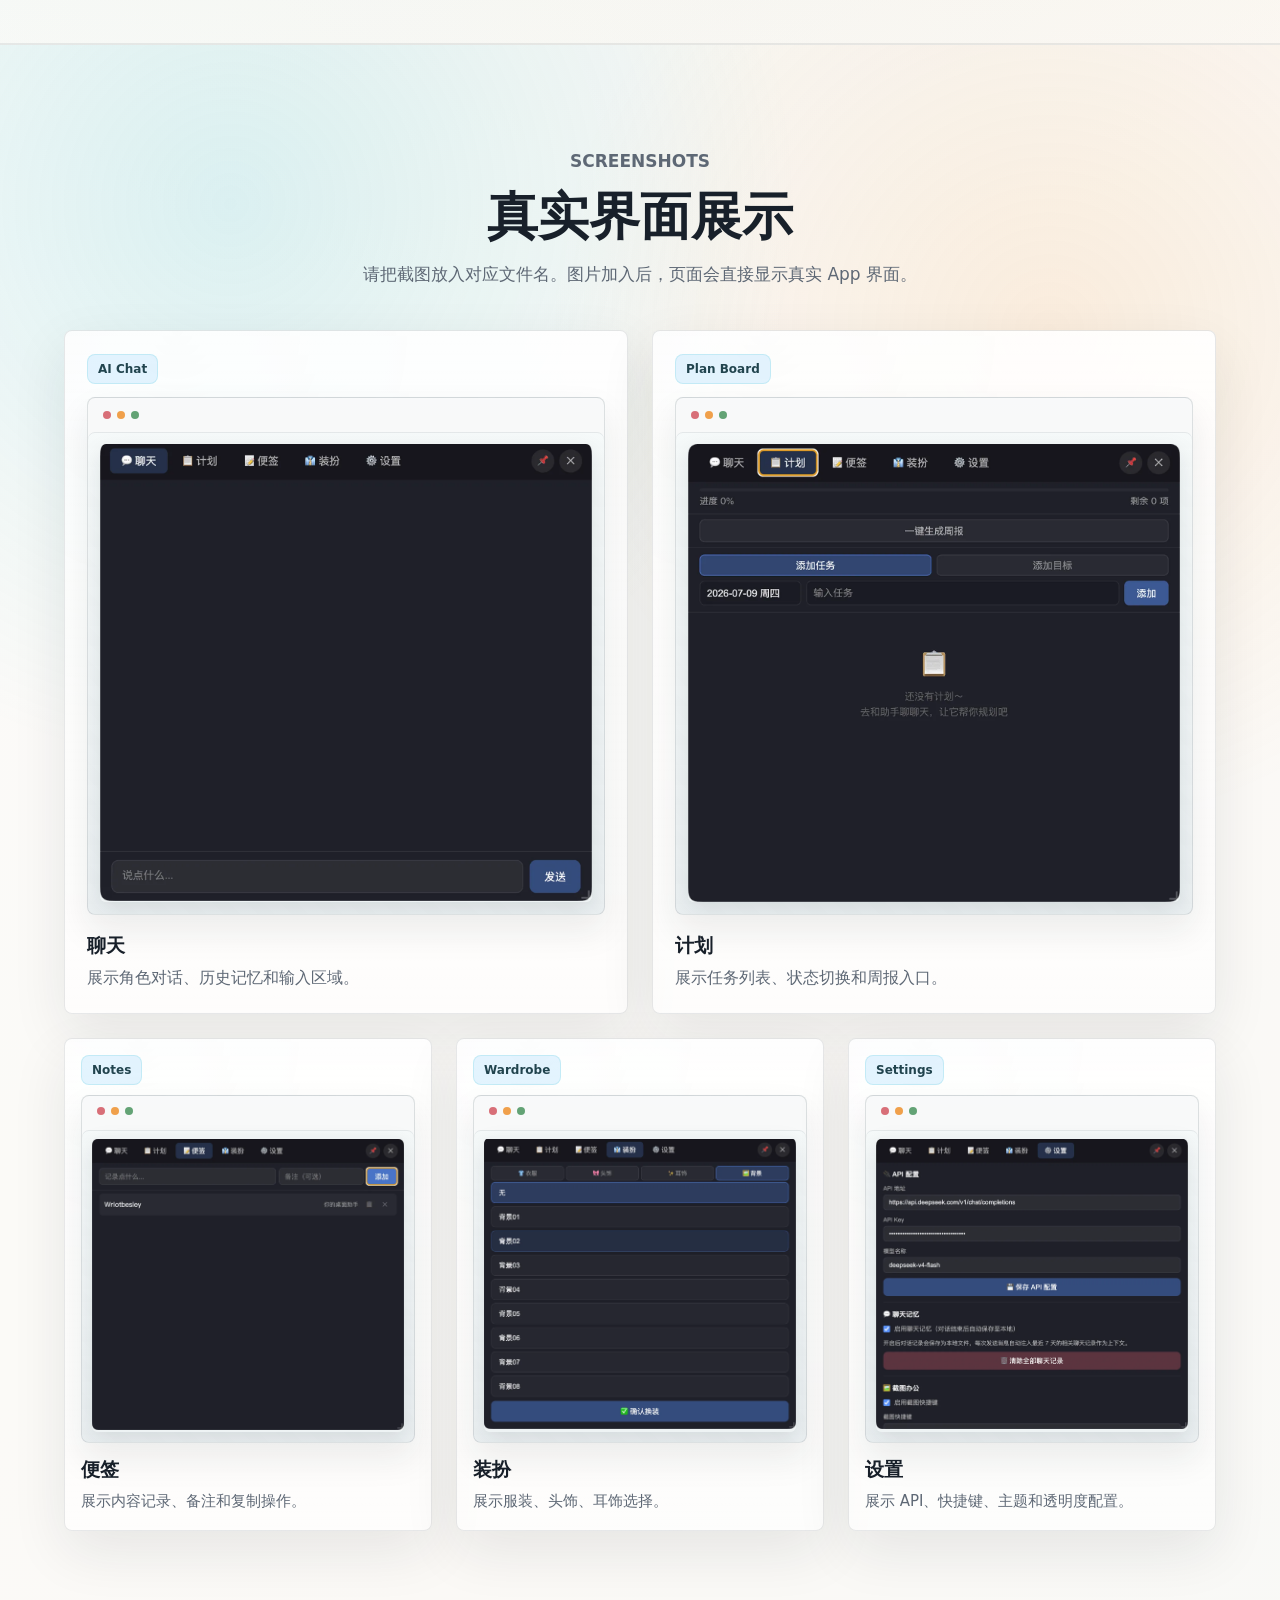
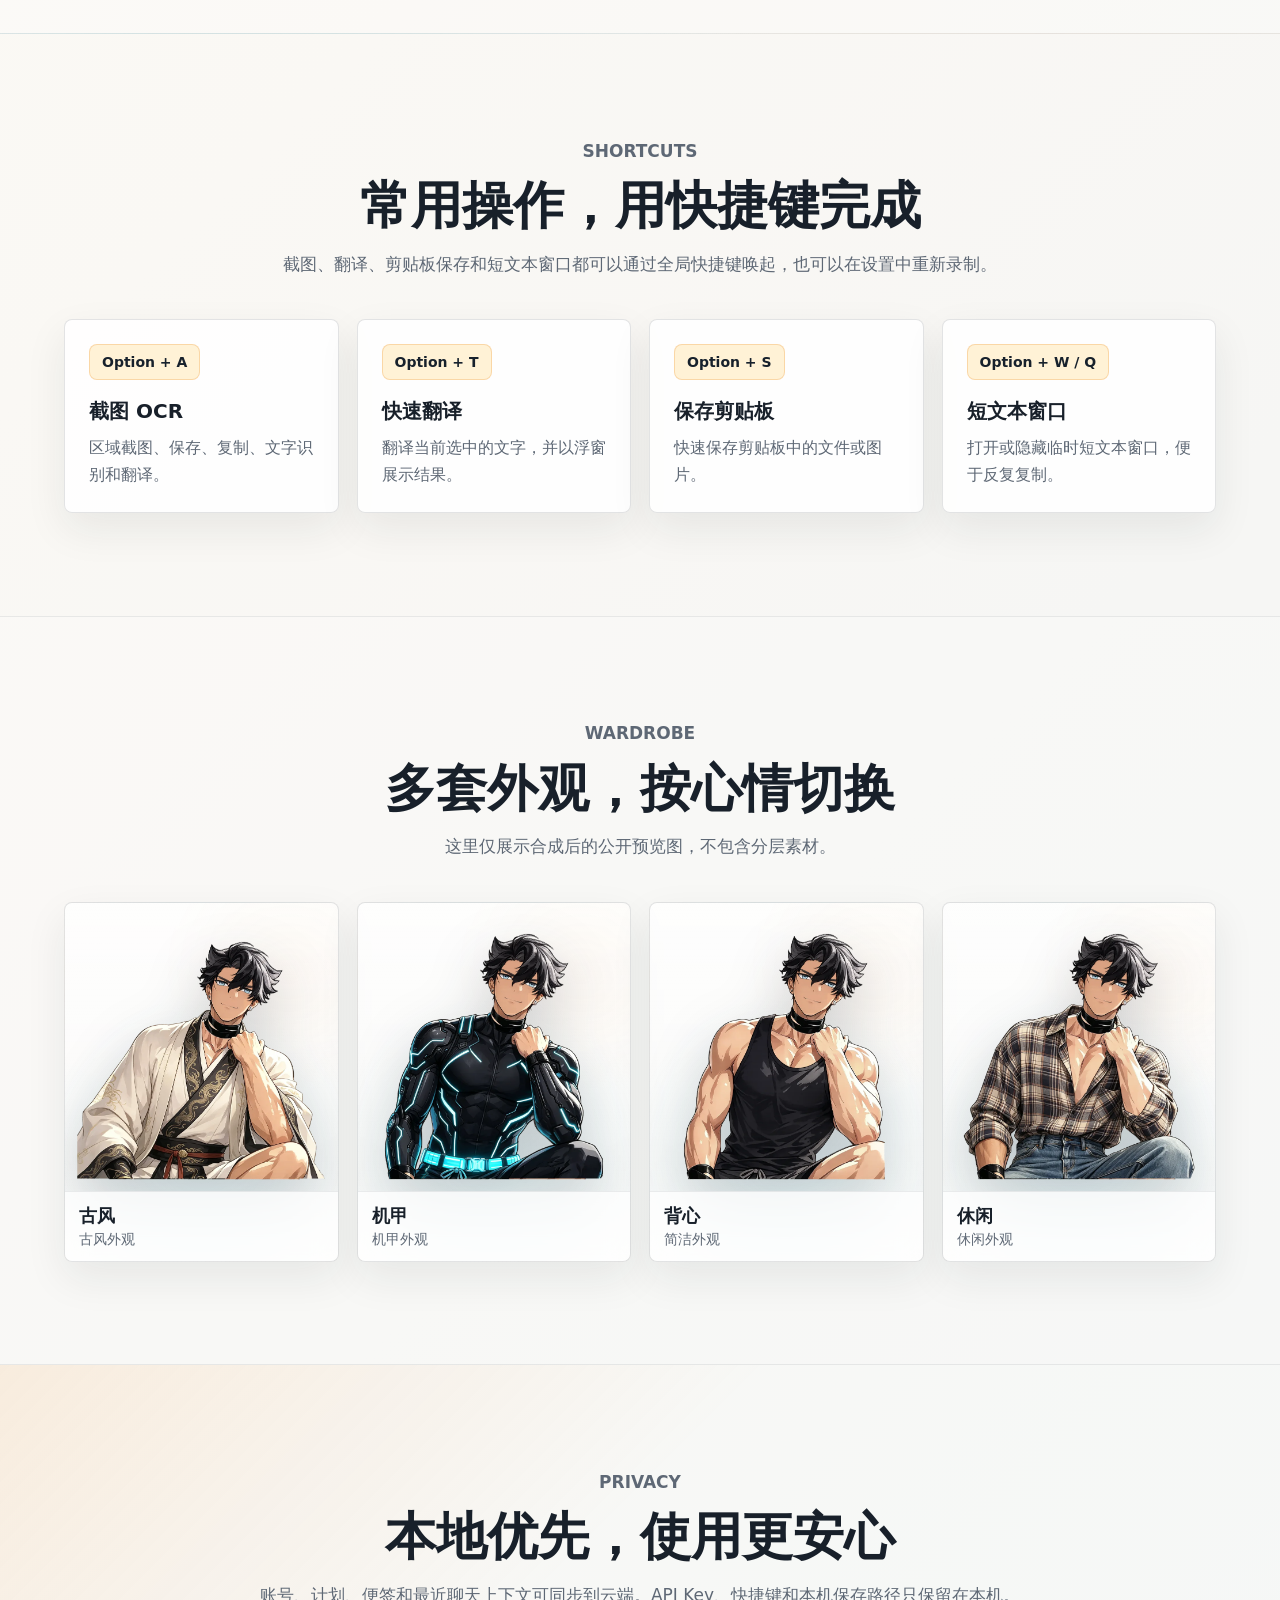
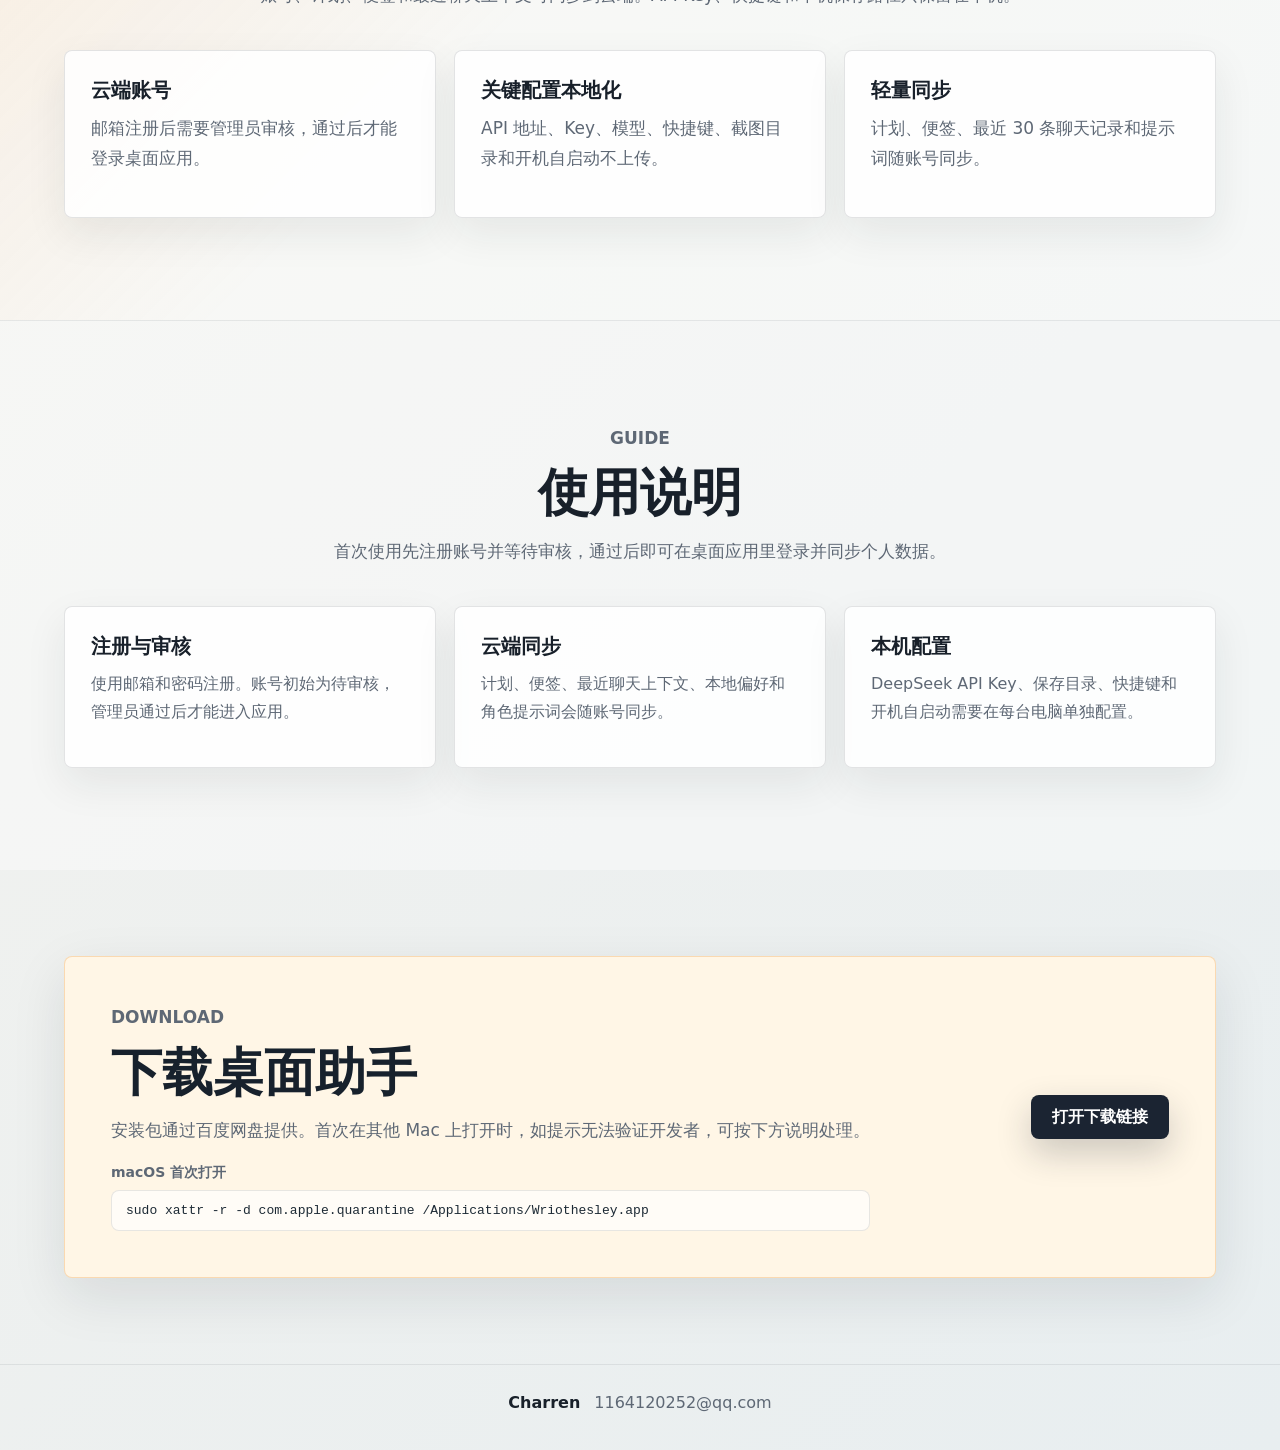
==== commit d8114ea8: "添加后台审核功能和使用说明" ====
--- a/index.html
+++ b/index.html
@@ -23,7 +23,9 @@
         <a href="#screens">截图</a>
         <a href="#shortcuts">快捷键</a>
         <a href="#wardrobe">装扮</a>
+        <a href="#guide">说明</a>
         <a href="#download">下载</a>
+        <a href="./admin.html">审核</a>
       </nav>
       <button class="nav-download" type="button" data-open-download>下载</button>
     </header>
@@ -238,21 +240,43 @@
         <div class="section-heading">
           <p class="eyebrow">Privacy</p>
           <h2>本地优先，使用更安心</h2>
-          <p>账号数据、计划、聊天和便签默认保存在本机。API Key 只保留在本地配置中。</p>
+          <p>账号、计划、便签和最近聊天上下文可同步到云端。API Key、快捷键和本机保存路径只保留在本机。</p>
         </div>
         <div class="privacy-grid">
           <div>
-            <h3>多账号切换</h3>
-            <p>同一台电脑可多人使用，退出登录后回到登录页。</p>
+            <h3>云端账号</h3>
+            <p>邮箱注册后需要管理员审核，通过后才能登录桌面应用。</p>
           </div>
           <div>
             <h3>关键配置本地化</h3>
-            <p>API 地址、Key 和模型配置不随账号上传。</p>
+            <p>API 地址、Key、模型、快捷键、截图目录和开机自启动不上传。</p>
           </div>
           <div>
-            <h3>计划数据保护</h3>
-            <p>计划写入带备份恢复，降低本地文件损坏风险。</p>
-          </div>
+            <h3>轻量同步</h3>
+            <p>计划、便签、最近 30 条聊天记录和提示词随账号同步。</p>
+          </div>
+        </div>
+      </section>
+
+      <section class="section guide-section" id="guide">
+        <div class="section-heading">
+          <p class="eyebrow">Guide</p>
+          <h2>使用说明</h2>
+          <p>首次使用先注册账号并等待审核，通过后即可在桌面应用里登录并同步个人数据。</p>
+        </div>
+        <div class="info-grid">
+          <article class="info-card">
+            <h3>注册与审核</h3>
+            <p>使用邮箱和密码注册。账号初始为待审核，管理员通过后才能进入应用。</p>
+          </article>
+          <article class="info-card">
+            <h3>云端同步</h3>
+            <p>计划、便签、最近聊天上下文、本地偏好和角色提示词会随账号同步。</p>
+          </article>
+          <article class="info-card">
+            <h3>本机配置</h3>
+            <p>DeepSeek API Key、保存目录、快捷键和开机自启动需要在每台电脑单独配置。</p>
+          </article>
         </div>
       </section>
 
--- a/styles.css
+++ b/styles.css
@@ -330,7 +330,8 @@
 
 .module-grid,
 .screen-grid,
-.privacy-grid {
+.privacy-grid,
+.info-grid {
   display: grid;
   gap: 18px;
   max-width: 1180px;
@@ -343,7 +344,9 @@
 
 .module-card,
 .screen-card,
-.privacy-grid div {
+.privacy-grid div,
+.info-card,
+.admin-panel {
   padding: 26px;
   background: var(--panel);
   border: 1px solid var(--line);
@@ -688,6 +691,174 @@
   border-color: var(--line);
 }
 
+.guide-section {
+  background: rgba(255, 255, 255, 0.34);
+  border-top: 1px solid rgba(24, 32, 42, 0.08);
+}
+
+.info-grid {
+  grid-template-columns: repeat(3, minmax(0, 1fr));
+}
+
+.info-card p,
+.admin-muted,
+.admin-message {
+  color: var(--muted);
+  line-height: 1.7;
+}
+
+.admin-page {
+  min-height: 100vh;
+}
+
+.admin-header {
+  position: static;
+}
+
+.admin-shell {
+  width: min(1040px, calc(100% - 32px));
+  margin: 42px auto 72px;
+}
+
+.admin-panel {
+  margin-bottom: 24px;
+}
+
+.admin-panel h1 {
+  margin-bottom: 14px;
+  font-size: clamp(32px, 5vw, 54px);
+  line-height: 1.05;
+}
+
+.admin-form {
+  display: grid;
+  gap: 16px;
+  max-width: 460px;
+  margin-top: 24px;
+}
+
+.admin-form label {
+  display: grid;
+  gap: 7px;
+  color: var(--muted);
+  font-size: 14px;
+  font-weight: 900;
+}
+
+.admin-form input {
+  width: 100%;
+  min-height: 44px;
+  padding: 0 12px;
+  color: var(--ink);
+  background: rgba(255, 255, 255, 0.68);
+  border: 1px solid var(--line);
+  border-radius: 8px;
+  outline: none;
+}
+
+.admin-form input:focus {
+  border-color: rgba(82, 199, 216, 0.7);
+  box-shadow: 0 0 0 3px rgba(82, 199, 216, 0.16);
+}
+
+.admin-message {
+  min-height: 24px;
+  margin: 16px 0 0;
+  font-size: 14px;
+}
+
+.admin-message.ok {
+  color: #277484;
+}
+
+.admin-toolbar,
+.admin-actions,
+.row-actions {
+  display: flex;
+  align-items: center;
+}
+
+.admin-toolbar {
+  justify-content: space-between;
+  gap: 18px;
+}
+
+.admin-actions,
+.row-actions {
+  gap: 10px;
+}
+
+.admin-table-wrap {
+  overflow-x: auto;
+  margin-top: 22px;
+  border: 1px solid var(--line);
+  border-radius: 8px;
+}
+
+.admin-table {
+  width: 100%;
+  min-width: 760px;
+  border-collapse: collapse;
+  background: rgba(255, 255, 255, 0.5);
+}
+
+.admin-table th,
+.admin-table td {
+  padding: 13px 14px;
+  text-align: left;
+  border-bottom: 1px solid rgba(24, 32, 42, 0.08);
+}
+
+.admin-table th {
+  color: var(--muted);
+  font-size: 13px;
+  font-weight: 900;
+}
+
+.admin-table td {
+  color: var(--ink);
+  font-size: 14px;
+}
+
+.empty-cell {
+  text-align: center;
+  color: var(--muted) !important;
+}
+
+.status-pill {
+  display: inline-flex;
+  align-items: center;
+  min-height: 28px;
+  padding: 0 10px;
+  color: #6d4b13;
+  background: rgba(240, 160, 75, 0.18);
+  border: 1px solid rgba(240, 160, 75, 0.28);
+  border-radius: 8px;
+  font-weight: 900;
+}
+
+.approve-btn,
+.reject-btn {
+  min-height: 34px;
+  padding: 0 12px;
+  border: 1px solid transparent;
+  border-radius: 8px;
+  cursor: pointer;
+  font-weight: 900;
+}
+
+.approve-btn {
+  color: #14351f;
+  background: rgba(99, 163, 117, 0.2);
+  border-color: rgba(99, 163, 117, 0.32);
+}
+
+.reject-btn {
+  color: #6c2530;
+  background: rgba(216, 111, 120, 0.17);
+  border-color: rgba(216, 111, 120, 0.3);
+}
+
 .download-section {
   justify-content: space-between;
   gap: 28px;
@@ -837,7 +1008,8 @@
   .module-grid,
   .screen-grid,
   .shortcut-grid,
-  .privacy-grid {
+  .privacy-grid,
+  .info-grid {
     grid-template-columns: repeat(2, minmax(0, 1fr));
   }
 
@@ -895,11 +1067,17 @@
   .screen-grid,
   .shortcut-grid,
   .privacy-grid,
+  .info-grid,
   .outfit-grid {
     display: grid;
     grid-template-columns: 1fr;
   }
 
+  .admin-toolbar {
+    align-items: flex-start;
+    flex-direction: column;
+  }
+
   .hero-metrics div {
     min-width: 0;
   }
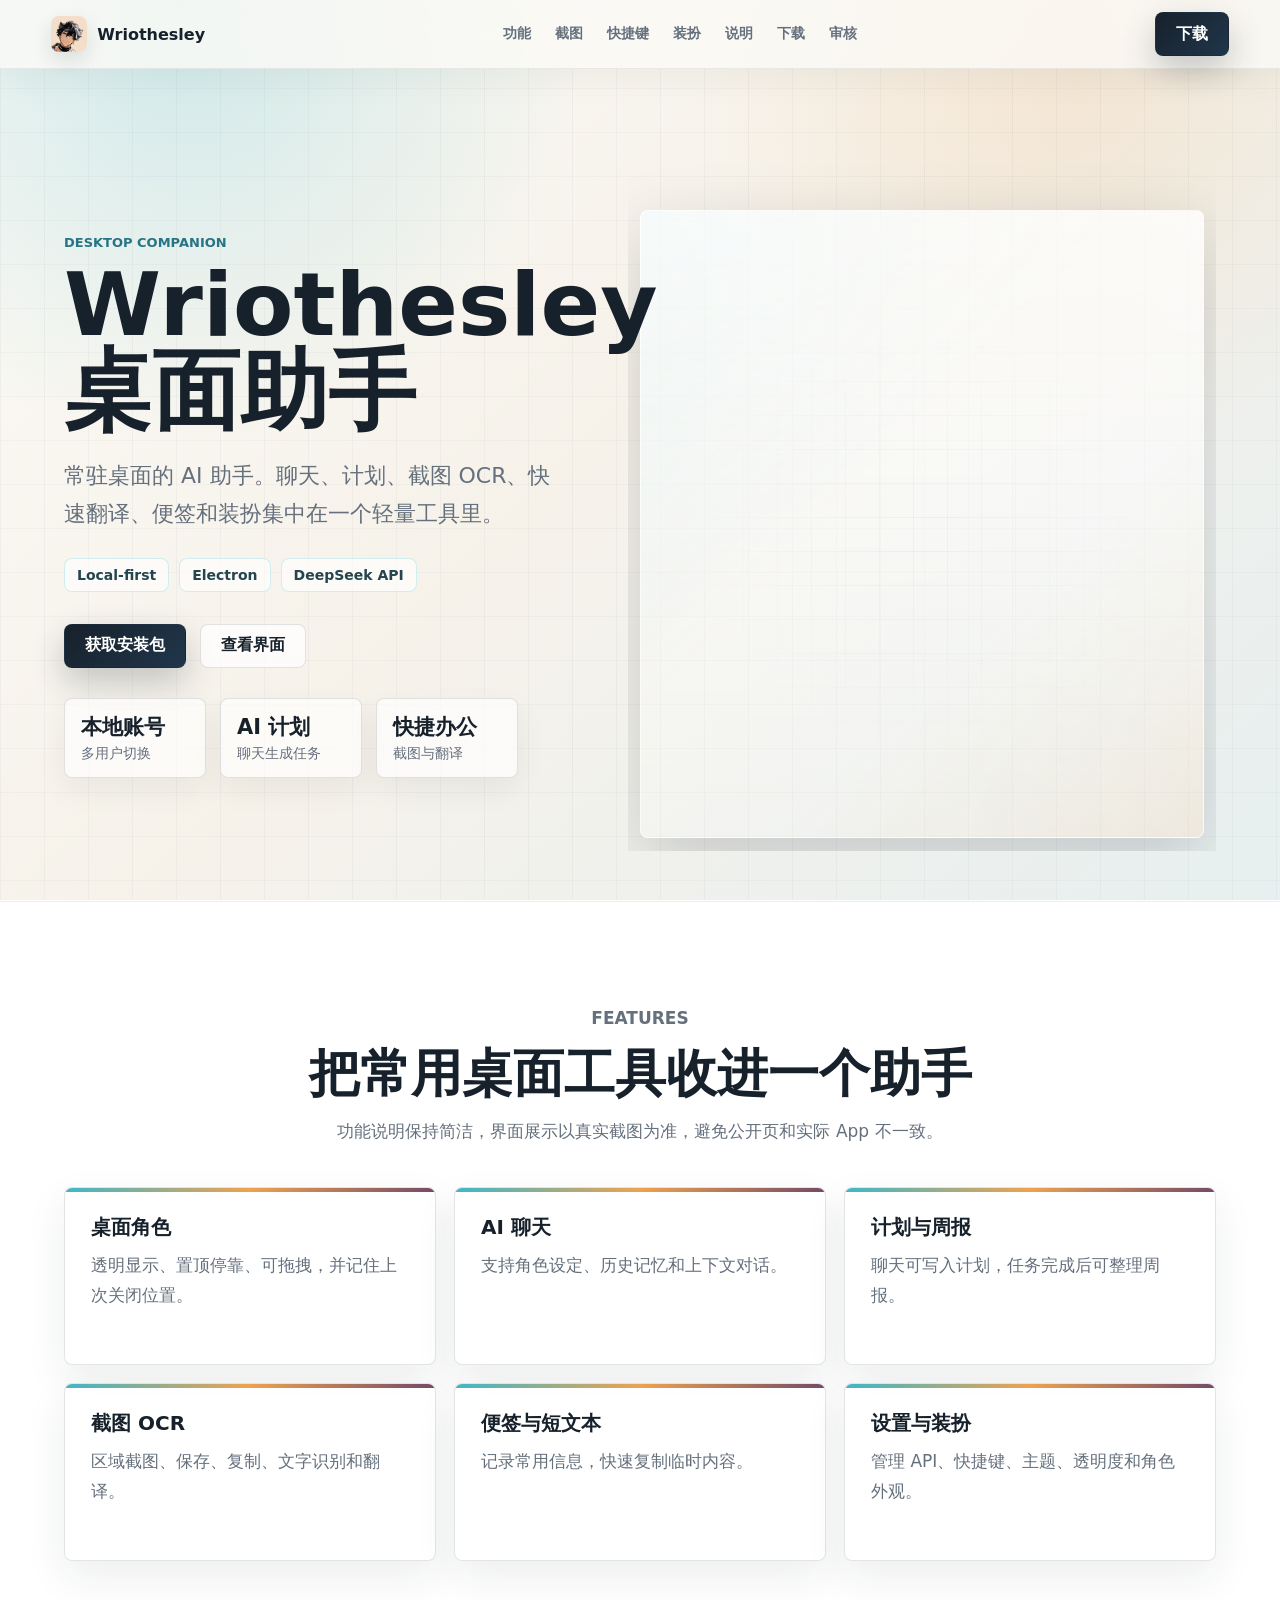
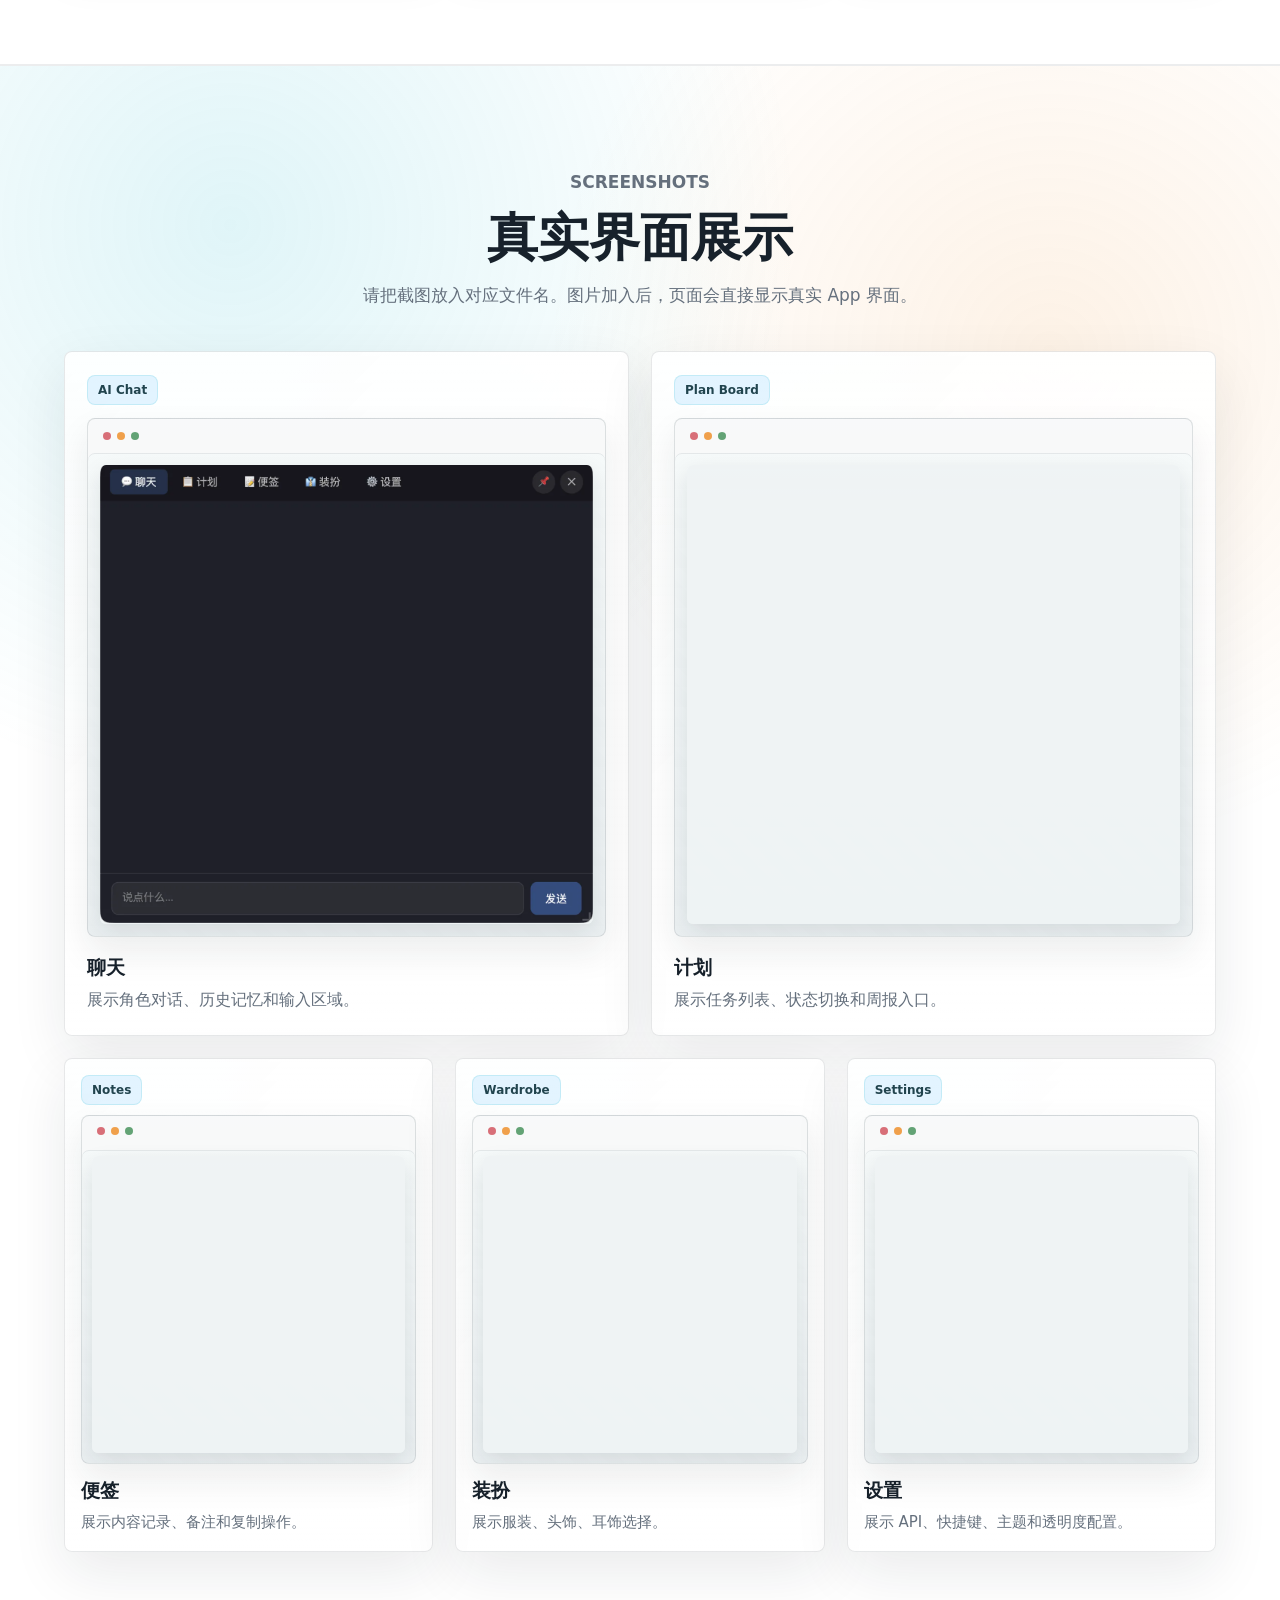
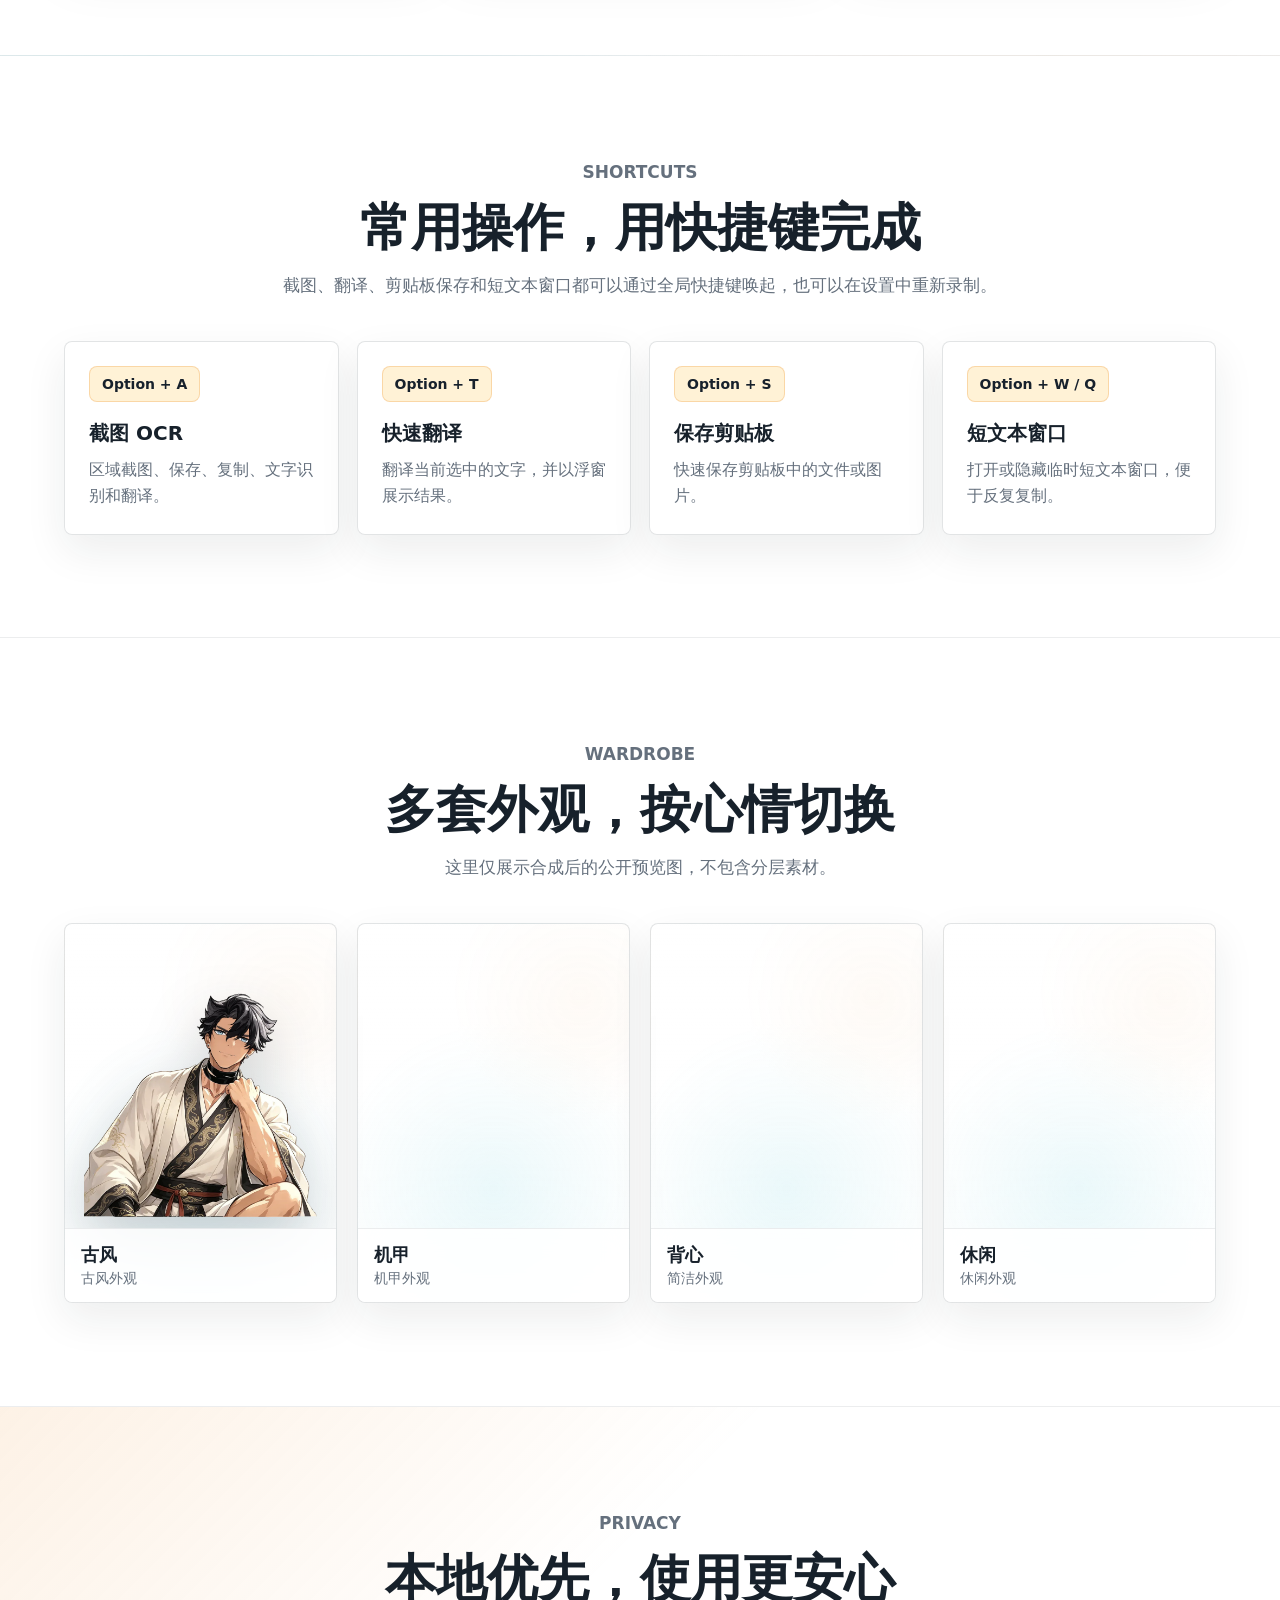
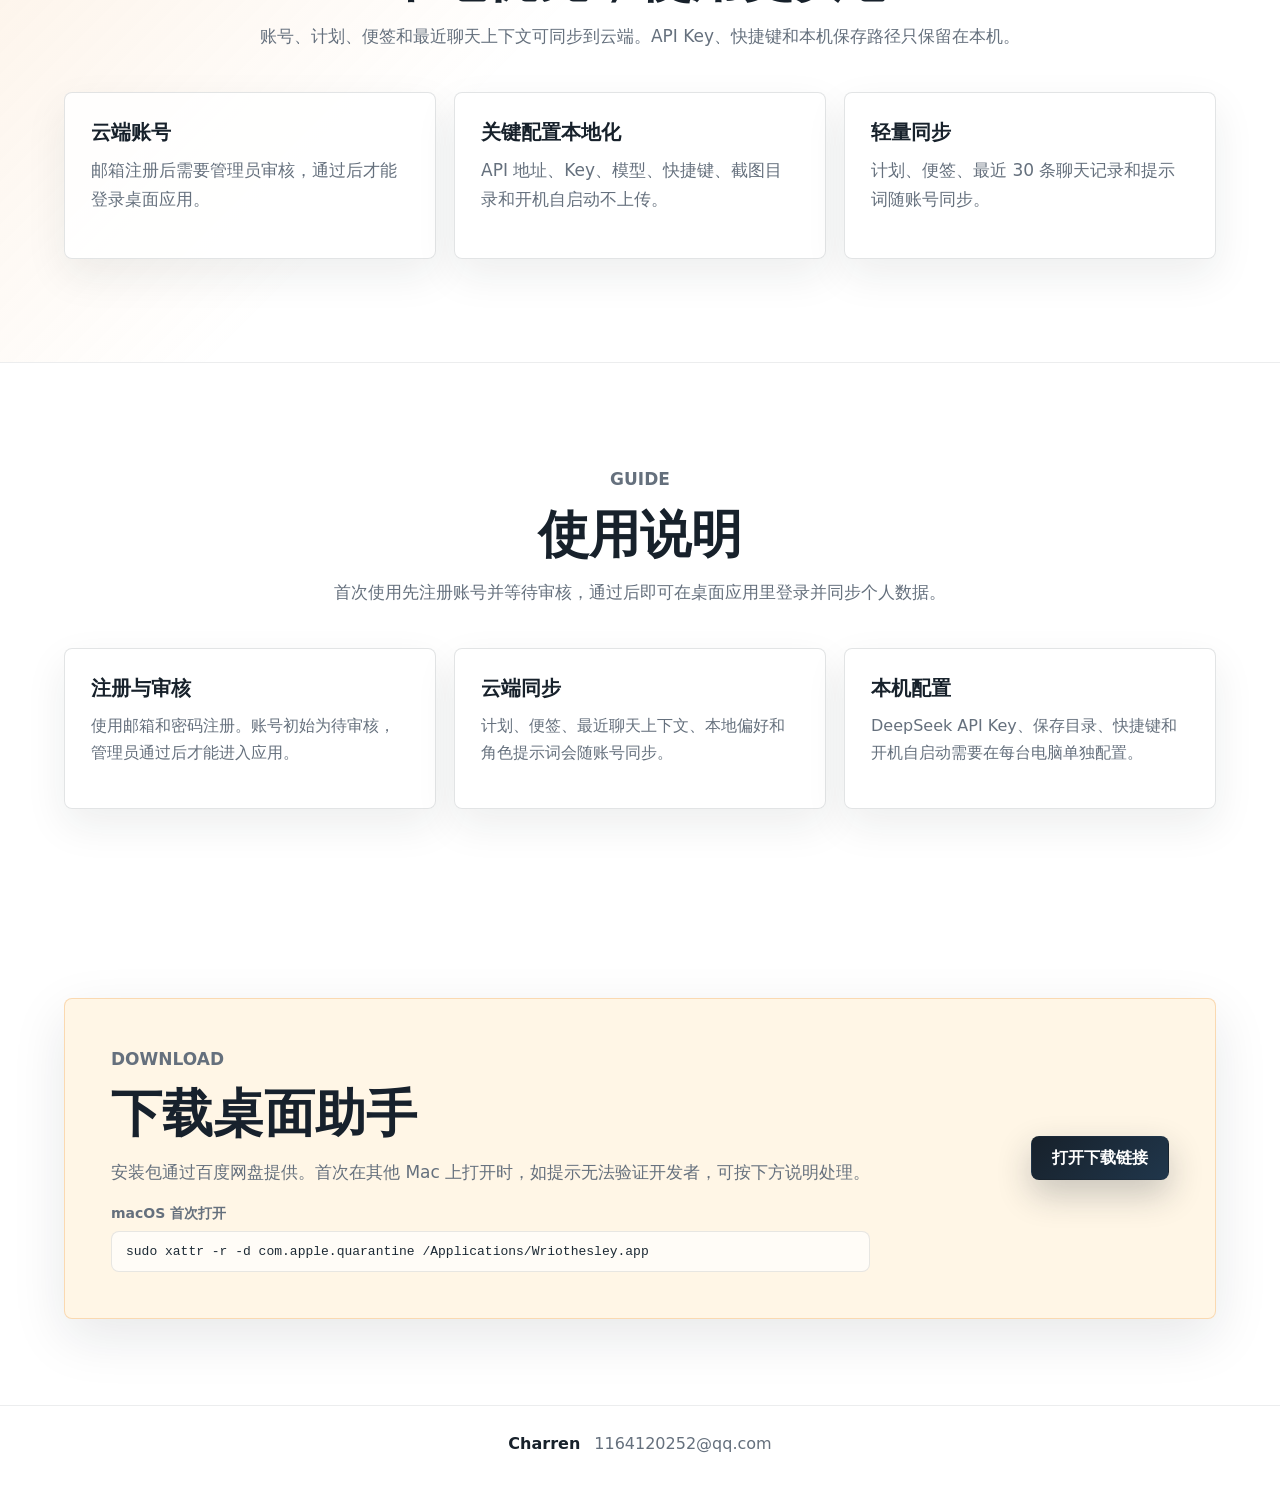
==== commit 0c097c29: "页面优化" ====
--- a/index.html
+++ b/index.html
@@ -10,6 +10,7 @@
     <title>Wriothesley 桌面助手</title>
     <link rel="icon" href="./assets/icon.png" />
     <link rel="icon" type="image/webp" href="./assets/icon.webp" />
+    <link rel="preload" as="image" href="./assets/showcase/hero-frame-1.webp" type="image/webp" />
     <link rel="stylesheet" href="./styles.css" />
   </head>
   <body>
@@ -65,12 +66,19 @@
 
         <div class="hero-stage" aria-label="桌面助手角色预览">
           <div class="petal-field" aria-hidden="true"></div>
-          <img
-            id="hero-character"
-            class="hero-character"
-            src="./assets/showcase/hero-frame-1.png"
-            alt="Wriothesley 桌面角色"
-          />
+          <picture>
+            <source srcset="./assets/showcase/hero-frame-1.webp" type="image/webp" />
+            <img
+              id="hero-character"
+              class="hero-character"
+              src="./assets/showcase/hero-frame-1.png"
+              alt="Wriothesley 桌面角色"
+              width="1000"
+              height="1000"
+              fetchpriority="high"
+              decoding="async"
+            />
+          </picture>
         </div>
       </section>
 
@@ -119,7 +127,10 @@
           <article class="screen-card screen-card-top">
             <div class="screen-meta"><span>AI Chat</span></div>
             <div class="screen-shot" data-file="assets/screens/panel-chat.png">
-              <img src="./assets/screens/panel-chat.png" alt="聊天界面截图" loading="lazy" />
+              <picture>
+                <source srcset="./assets/screens/panel-chat.webp" type="image/webp" />
+                <img src="./assets/screens/panel-chat.png" alt="聊天界面截图" width="1303" height="1210" loading="lazy" decoding="async" />
+              </picture>
               <span>assets/screens/panel-chat.png</span>
             </div>
             <h3>聊天</h3>
@@ -129,7 +140,10 @@
           <article class="screen-card screen-card-top">
             <div class="screen-meta"><span>Plan Board</span></div>
             <div class="screen-shot" data-file="assets/screens/panel-plan.png">
-              <img src="./assets/screens/panel-plan.png" alt="计划界面截图" loading="lazy" />
+              <picture>
+                <source srcset="./assets/screens/panel-plan.webp" type="image/webp" />
+                <img src="./assets/screens/panel-plan.png" alt="计划界面截图" width="1301" height="1213" loading="lazy" decoding="async" />
+              </picture>
               <span>assets/screens/panel-plan.png</span>
             </div>
             <h3>计划</h3>
@@ -139,7 +153,10 @@
           <article class="screen-card screen-card-bottom">
             <div class="screen-meta"><span>Notes</span></div>
             <div class="screen-shot" data-file="assets/screens/panel-notes.png">
-              <img src="./assets/screens/panel-notes.png" alt="便签界面截图" loading="lazy" />
+              <picture>
+                <source srcset="./assets/screens/panel-notes.webp" type="image/webp" />
+                <img src="./assets/screens/panel-notes.png" alt="便签界面截图" width="1303" height="1215" loading="lazy" decoding="async" />
+              </picture>
               <span>assets/screens/panel-notes.png</span>
             </div>
             <h3>便签</h3>
@@ -149,7 +166,10 @@
           <article class="screen-card screen-card-bottom">
             <div class="screen-meta"><span>Wardrobe</span></div>
             <div class="screen-shot" data-file="assets/screens/panel-wardrobe.png">
-              <img src="./assets/screens/panel-wardrobe.png" alt="装扮界面截图" loading="lazy" />
+              <picture>
+                <source srcset="./assets/screens/panel-wardrobe.webp" type="image/webp" />
+                <img src="./assets/screens/panel-wardrobe.png" alt="装扮界面截图" width="1303" height="1210" loading="lazy" decoding="async" />
+              </picture>
               <span>assets/screens/panel-wardrobe.png</span>
             </div>
             <h3>装扮</h3>
@@ -159,7 +179,10 @@
           <article class="screen-card screen-card-bottom">
             <div class="screen-meta"><span>Settings</span></div>
             <div class="screen-shot" data-file="assets/screens/panel-settings.png">
-              <img src="./assets/screens/panel-settings.png" alt="设置界面截图" loading="lazy" />
+              <picture>
+                <source srcset="./assets/screens/panel-settings.webp" type="image/webp" />
+                <img src="./assets/screens/panel-settings.png" alt="设置界面截图" width="1303" height="1212" loading="lazy" decoding="async" />
+              </picture>
               <span>assets/screens/panel-settings.png</span>
             </div>
             <h3>设置</h3>
@@ -206,28 +229,40 @@
         </div>
         <div class="outfit-grid">
           <article class="outfit-card">
-            <img src="./assets/showcase/wriothesley-gufeng.png" alt="古风参考样式" loading="lazy" />
+            <picture>
+              <source srcset="./assets/showcase/wriothesley-gufeng.webp" type="image/webp" />
+              <img src="./assets/showcase/wriothesley-gufeng.png" alt="古风参考样式" width="1000" height="1000" loading="lazy" decoding="async" />
+            </picture>
             <div>
               <strong>古风</strong>
               <span>古风外观</span>
             </div>
           </article>
           <article class="outfit-card">
-            <img src="./assets/showcase/wriothesley-mecha.png" alt="机甲参考样式" loading="lazy" />
+            <picture>
+              <source srcset="./assets/showcase/wriothesley-mecha.webp" type="image/webp" />
+              <img src="./assets/showcase/wriothesley-mecha.png" alt="机甲参考样式" width="1000" height="1000" loading="lazy" decoding="async" />
+            </picture>
             <div>
               <strong>机甲</strong>
               <span>机甲外观</span>
             </div>
           </article>
           <article class="outfit-card">
-            <img src="./assets/showcase/wriothesley-vest.png" alt="背心参考样式" loading="lazy" />
+            <picture>
+              <source srcset="./assets/showcase/wriothesley-vest.webp" type="image/webp" />
+              <img src="./assets/showcase/wriothesley-vest.png" alt="背心参考样式" width="1000" height="1000" loading="lazy" decoding="async" />
+            </picture>
             <div>
               <strong>背心</strong>
               <span>简洁外观</span>
             </div>
           </article>
           <article class="outfit-card">
-            <img src="./assets/showcase/wriothesley-casual.png" alt="休闲参考样式" loading="lazy" />
+            <picture>
+              <source srcset="./assets/showcase/wriothesley-casual.webp" type="image/webp" />
+              <img src="./assets/showcase/wriothesley-casual.png" alt="休闲参考样式" width="1000" height="1000" loading="lazy" decoding="async" />
+            </picture>
             <div>
               <strong>休闲</strong>
               <span>休闲外观</span>
@@ -303,7 +338,10 @@
       <div class="modal-backdrop" data-close-download></div>
       <section class="modal-panel" role="dialog" aria-modal="true" aria-labelledby="downloadTitle">
         <button class="modal-close" type="button" aria-label="关闭下载弹窗" data-close-download>×</button>
-        <img src="./assets/icon.png" alt="" />
+        <picture>
+          <source srcset="./assets/icon.webp" type="image/webp" />
+          <img src="./assets/icon.png" alt="" width="512" height="512" />
+        </picture>
         <h2 id="downloadTitle">下载 Wriothesley 桌面助手</h2>
         <p>下载后拖入"应用程序"。如果 macOS 提示无法验证开发者，请在终端执行下方命令后再打开。</p>
         <code class="modal-command">sudo xattr -r -d com.apple.quarantine /Applications/Wriothesley.app</code>
--- a/styles.css
+++ b/styles.css
@@ -1,17 +1,18 @@
 :root {
-  --ink: #18202a;
-  --muted: #5e6875;
-  --paper: #f7f4ee;
-  --panel: rgba(255, 255, 255, 0.84);
-  --line: rgba(24, 32, 42, 0.12);
-  --deep: #1b2432;
-  --ice: #9ed8ff;
-  --cyan: #52c7d8;
-  --amber: #f0a04b;
-  --rose: #d86f78;
-  --green: #63a375;
-  --plum: #7b4967;
-  --shadow: 0 24px 70px rgba(18, 24, 32, 0.2);
+  --ink: #17212b;
+  --muted: #65707d;
+  --paper: #f6f2ea;
+  --panel: rgba(255, 255, 255, 0.82);
+  --line: rgba(23, 33, 43, 0.12);
+  --deep: #17212b;
+  --navy: #20364b;
+  --ice: #b9e5ff;
+  --cyan: #3eb7c8;
+  --amber: #eea24f;
+  --rose: #cf6976;
+  --green: #5d9f72;
+  --plum: #744a67;
+  --shadow: 0 24px 70px rgba(18, 24, 32, 0.18);
 }
 
 * {
@@ -29,9 +30,13 @@
     Inter, ui-sans-serif, system-ui, -apple-system, BlinkMacSystemFont, "Segoe UI",
     "Microsoft YaHei", sans-serif;
   background:
-    radial-gradient(circle at 12% 4%, rgba(82, 199, 216, 0.23), transparent 30%),
-    radial-gradient(circle at 82% 10%, rgba(240, 160, 75, 0.16), transparent 28%),
-    linear-gradient(135deg, #fbfaf7 0%, var(--paper) 48%, #e8eef0 100%);
+    linear-gradient(90deg, rgba(23, 33, 43, 0.035) 1px, transparent 1px),
+    linear-gradient(rgba(23, 33, 43, 0.028) 1px, transparent 1px),
+    radial-gradient(circle at 14% 4%, rgba(62, 183, 200, 0.22), transparent 29%),
+    radial-gradient(circle at 84% 9%, rgba(238, 162, 79, 0.15), transparent 28%),
+    linear-gradient(135deg, #fcfaf6 0%, var(--paper) 48%, #e7eff0 100%);
+  background-attachment: fixed;
+  background-size: 44px 44px, 44px 44px, auto, auto, auto;
 }
 
 a {
@@ -51,9 +56,9 @@
   align-items: center;
   justify-content: space-between;
   gap: 24px;
-  min-height: 72px;
-  padding: 14px clamp(18px, 4vw, 56px);
-  background: rgba(247, 244, 238, 0.8);
+  min-height: 68px;
+  padding: 12px clamp(18px, 4vw, 56px);
+  background: rgba(252, 250, 246, 0.78);
   border-bottom: 1px solid rgba(24, 32, 42, 0.08);
   box-shadow: 0 10px 34px rgba(24, 32, 42, 0.05);
   backdrop-filter: blur(18px);
@@ -71,18 +76,21 @@
 .brand {
   gap: 10px;
   font-weight: 900;
+  letter-spacing: 0;
 }
 
 .brand img {
-  width: 38px;
-  height: 38px;
-  border-radius: 8px;
+  width: 36px;
+  height: 36px;
+  border-radius: 8px;
+  box-shadow: 0 8px 20px rgba(24, 32, 42, 0.12);
 }
 
 .nav-links {
-  gap: 28px;
-  color: var(--muted);
-  font-size: 15px;
+  gap: 24px;
+  color: var(--muted);
+  font-size: 14px;
+  font-weight: 800;
 }
 
 .nav-links a:hover {
@@ -108,22 +116,22 @@
 .primary-action,
 .modal-link {
   color: #fff;
-  background: var(--deep);
-  box-shadow: 0 14px 34px rgba(27, 36, 50, 0.22);
+  background: linear-gradient(135deg, var(--deep), var(--navy));
+  box-shadow: 0 14px 34px rgba(27, 36, 50, 0.24);
 }
 
 .secondary-action {
-  background: rgba(255, 255, 255, 0.58);
+  background: rgba(255, 255, 255, 0.72);
   border-color: var(--line);
 }
 
 .hero {
   display: grid;
-  grid-template-columns: minmax(0, 0.96fr) minmax(330px, 1.04fr);
+  grid-template-columns: minmax(0, 0.92fr) minmax(360px, 1.08fr);
   gap: clamp(28px, 5vw, 76px);
   align-items: center;
-  min-height: calc(100vh - 72px);
-  padding: clamp(42px, 7vw, 90px) clamp(18px, 5vw, 72px) 38px;
+  min-height: calc(100vh - 68px);
+  padding: clamp(38px, 6vw, 84px) clamp(18px, 5vw, 72px) 34px;
 }
 
 .hero-copy {
@@ -223,9 +231,10 @@
 .hero-metrics div {
   min-width: 142px;
   padding: 14px 16px;
-  background: rgba(255, 255, 255, 0.58);
+  background: rgba(255, 255, 255, 0.66);
   border: 1px solid var(--line);
   border-radius: 8px;
+  box-shadow: 0 12px 30px rgba(24, 32, 42, 0.06);
 }
 
 .hero-metrics dt {
@@ -244,18 +253,18 @@
   display: flex;
   align-items: flex-end;
   justify-content: center;
-  min-height: 650px;
+  min-height: min(690px, calc(100vh - 110px));
   overflow: hidden;
   isolation: isolate;
 }
 
 .hero-stage::before {
   position: absolute;
-  inset: 9% 5% 3%;
+  inset: 7% 2% 2%;
   background:
-    linear-gradient(180deg, rgba(255, 255, 255, 0.72), rgba(255, 255, 255, 0.16)),
-    radial-gradient(circle at 44% 83%, rgba(82, 199, 216, 0.3), transparent 48%),
-    radial-gradient(circle at 74% 28%, rgba(123, 73, 103, 0.18), transparent 34%);
+    linear-gradient(180deg, rgba(255, 255, 255, 0.78), rgba(255, 255, 255, 0.2)),
+    linear-gradient(135deg, rgba(62, 183, 200, 0.18), transparent 42%),
+    linear-gradient(315deg, rgba(238, 162, 79, 0.16), transparent 36%);
   border: 1px solid rgba(255, 255, 255, 0.72);
   border-radius: 8px;
   box-shadow: var(--shadow);
@@ -264,7 +273,7 @@
 
 .hero-stage::after {
   position: absolute;
-  inset: 18% 10% 8%;
+  inset: 17% 8% 8%;
   z-index: 0;
   background:
     linear-gradient(rgba(24, 32, 42, 0.06) 1px, transparent 1px),
@@ -275,10 +284,17 @@
   content: "";
 }
 
+.hero-stage picture {
+  position: relative;
+  z-index: 3;
+  display: flex;
+  justify-content: center;
+  width: min(98%, 590px);
+}
+
 .hero-character {
   position: relative;
-  z-index: 3;
-  width: min(98%, 560px);
+  width: 100%;
   max-height: 660px;
   object-fit: contain;
   filter: drop-shadow(0 30px 44px rgba(24, 32, 42, 0.24));
@@ -308,7 +324,7 @@
 }
 
 .section {
-  padding: clamp(64px, 8vw, 108px) clamp(18px, 5vw, 72px);
+  padding: clamp(58px, 8vw, 104px) clamp(18px, 5vw, 72px);
 }
 
 .section-heading {
@@ -357,6 +373,8 @@
 .module-card {
   position: relative;
   overflow: hidden;
+  min-height: 178px;
+  transition: transform 180ms ease, box-shadow 180ms ease;
 }
 
 .module-card::before {
@@ -369,6 +387,11 @@
   content: "";
 }
 
+.module-card:hover {
+  transform: translateY(-3px);
+  box-shadow: 0 22px 56px rgba(24, 32, 42, 0.12);
+}
+
 .screens {
   background:
     radial-gradient(circle at 18% 10%, rgba(82, 199, 216, 0.18), transparent 32%),
@@ -380,7 +403,7 @@
 
 .screen-grid {
   grid-template-columns: repeat(6, minmax(0, 1fr));
-  gap: 24px;
+  gap: 22px;
 }
 
 .screen-card {
@@ -390,8 +413,8 @@
   overflow: hidden;
   padding: 18px;
   background:
-    linear-gradient(180deg, rgba(255, 255, 255, 0.9), rgba(255, 255, 255, 0.62)),
-    radial-gradient(circle at 20% 0%, rgba(82, 199, 216, 0.1), transparent 34%);
+    linear-gradient(180deg, rgba(255, 255, 255, 0.94), rgba(255, 255, 255, 0.64)),
+    linear-gradient(135deg, rgba(62, 183, 200, 0.09), transparent 38%);
   border: 1px solid rgba(24, 32, 42, 0.1);
   box-shadow: 0 20px 56px rgba(24, 32, 42, 0.09);
   transition: transform 180ms ease, box-shadow 180ms ease;
@@ -448,6 +471,13 @@
     inset 0 34px 0 rgba(255, 255, 255, 0.74),
     inset 0 35px 0 rgba(24, 32, 42, 0.08),
     0 16px 34px rgba(24, 32, 42, 0.08);
+}
+
+.screen-shot picture {
+  position: absolute;
+  inset: 46px 12px 12px;
+  z-index: 1;
+  display: block;
 }
 
 .screen-shot::before {
@@ -464,16 +494,10 @@
 }
 
 .screen-shot img {
-  position: absolute;
-  left: 12px;
-  right: 12px;
-  bottom: 12px;
-  top: 46px;
   display: block;
-  width: calc(100% - 24px);
-  height: calc(100% - 58px);
+  width: 100%;
+  height: 100%;
   object-fit: contain;
-  z-index: 1;
   background: rgba(239, 244, 245, 0.92);
   border-radius: 6px;
   box-shadow: 0 8px 22px rgba(24, 32, 42, 0.1);
@@ -494,12 +518,12 @@
 }
 
 .screen-card-bottom .screen-shot img {
-  left: 10px;
-  right: 10px;
-  top: 40px;
-  bottom: 10px;
-  width: calc(100% - 20px);
-  height: calc(100% - 50px);
+  width: 100%;
+  height: 100%;
+}
+
+.screen-card-bottom .screen-shot picture {
+  inset: 40px 10px 10px;
 }
 
 .screen-card-bottom h3 {
@@ -597,7 +621,7 @@
 .outfit-grid {
   display: grid;
   grid-template-columns: repeat(4, minmax(0, 1fr));
-  gap: 18px;
+  gap: 20px;
   max-width: 1220px;
   margin: 0 auto;
 }
@@ -607,7 +631,7 @@
   display: grid;
   grid-template-rows: 1fr auto;
   align-items: end;
-  min-height: 360px;
+  min-height: 380px;
   background:
     linear-gradient(180deg, rgba(255, 255, 255, 0.78), rgba(255, 255, 255, 0.32)),
     radial-gradient(circle at 50% 70%, rgba(82, 199, 216, 0.22), transparent 56%),
@@ -621,6 +645,13 @@
 .outfit-card:hover {
   transform: translateY(-4px);
   box-shadow: 0 24px 62px rgba(24, 32, 42, 0.14);
+}
+
+.outfit-card picture {
+  display: flex;
+  align-self: stretch;
+  justify-self: stretch;
+  min-height: 0;
 }
 
 .outfit-card img {
@@ -629,13 +660,14 @@
   width: 100%;
   height: 100%;
   min-height: 0;
-  object-fit: cover;
+  object-fit: contain;
+  object-position: center bottom;
   filter: drop-shadow(0 22px 28px rgba(24, 32, 42, 0.2));
 }
 
 .outfit-card div {
-  padding: 12px 14px;
-  background: rgba(255, 255, 255, 0.78);
+  padding: 14px 16px;
+  background: rgba(255, 255, 255, 0.84);
   border-top: 1px solid rgba(24, 32, 42, 0.08);
   backdrop-filter: blur(12px);
 }
@@ -951,6 +983,10 @@
   box-shadow: var(--shadow);
 }
 
+.modal-panel picture {
+  display: inline-flex;
+}
+
 .modal-panel img {
   width: 76px;
   height: 76px;
@@ -1057,8 +1093,11 @@
     inset: 12% 0 4%;
   }
 
+  .hero-stage picture {
+    width: min(112%, 520px);
+  }
+
   .hero-character {
-    width: 106%;
     max-height: 500px;
   }
 
